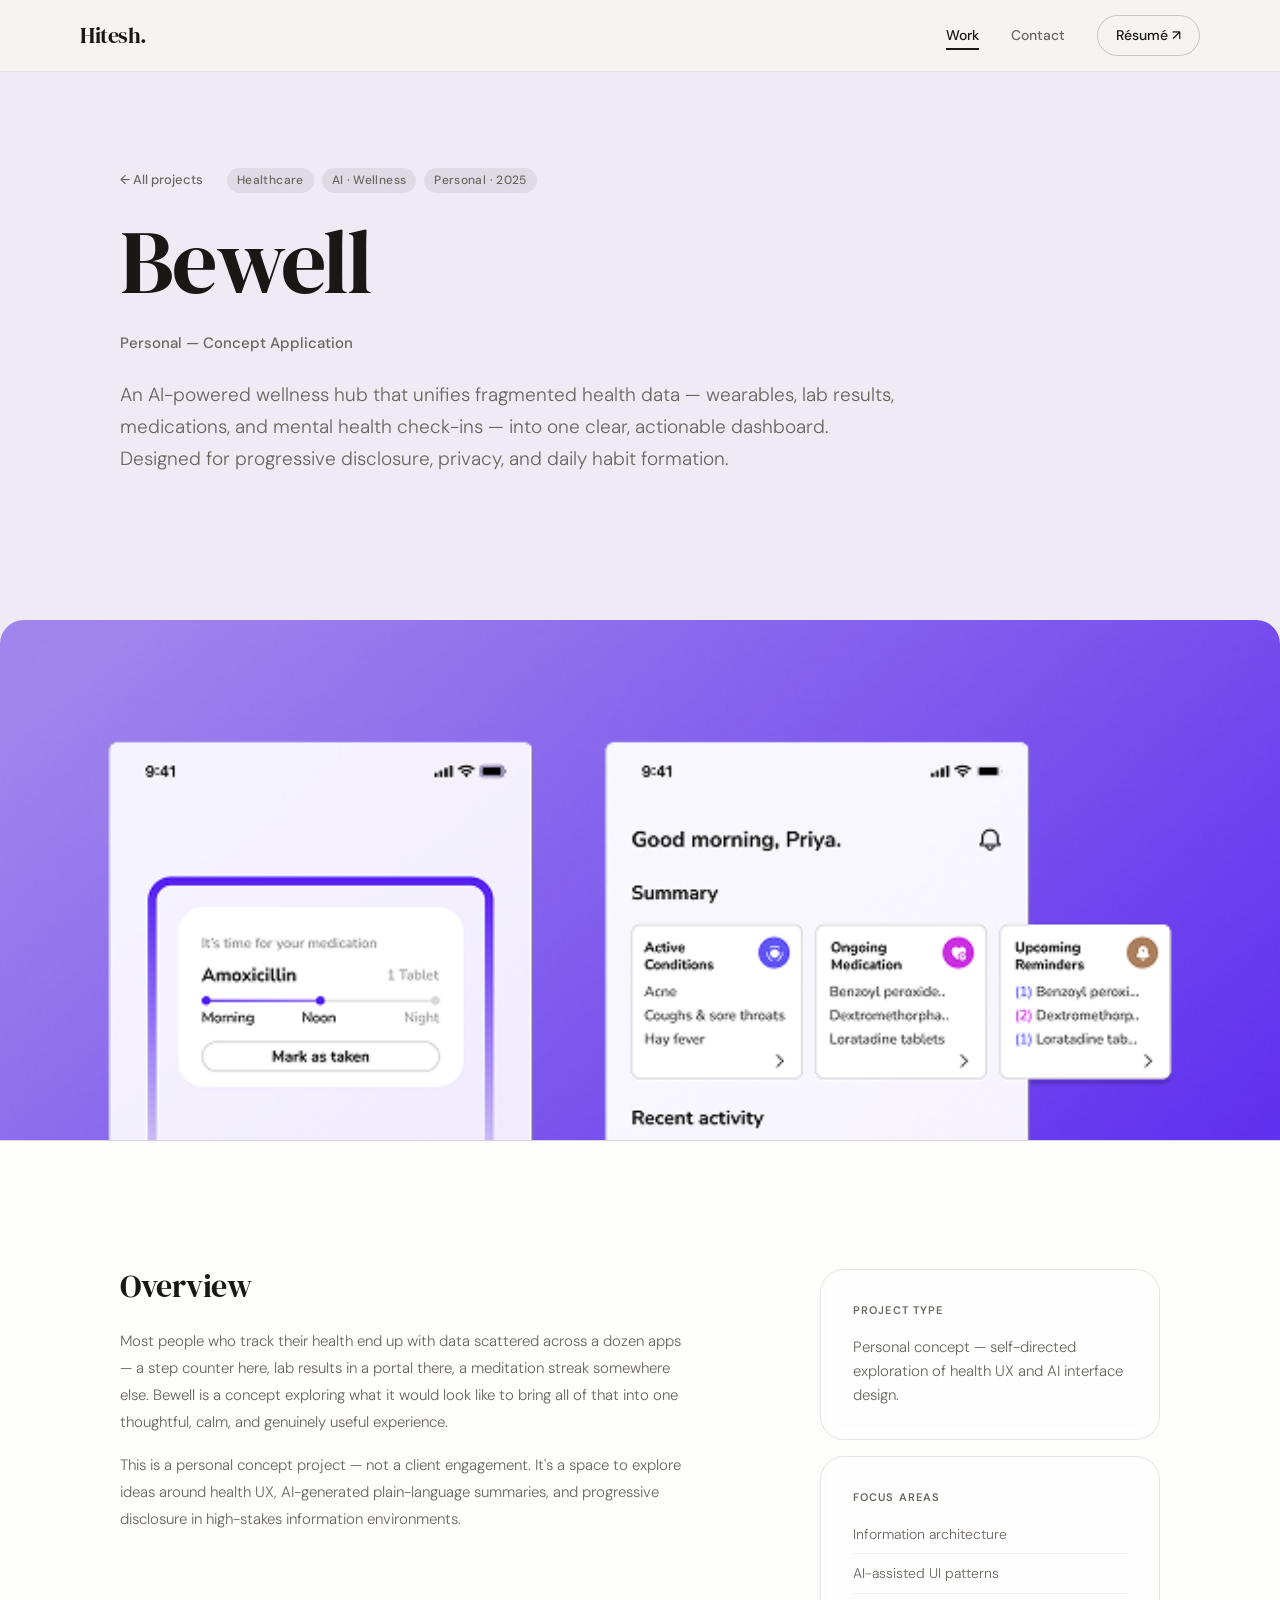
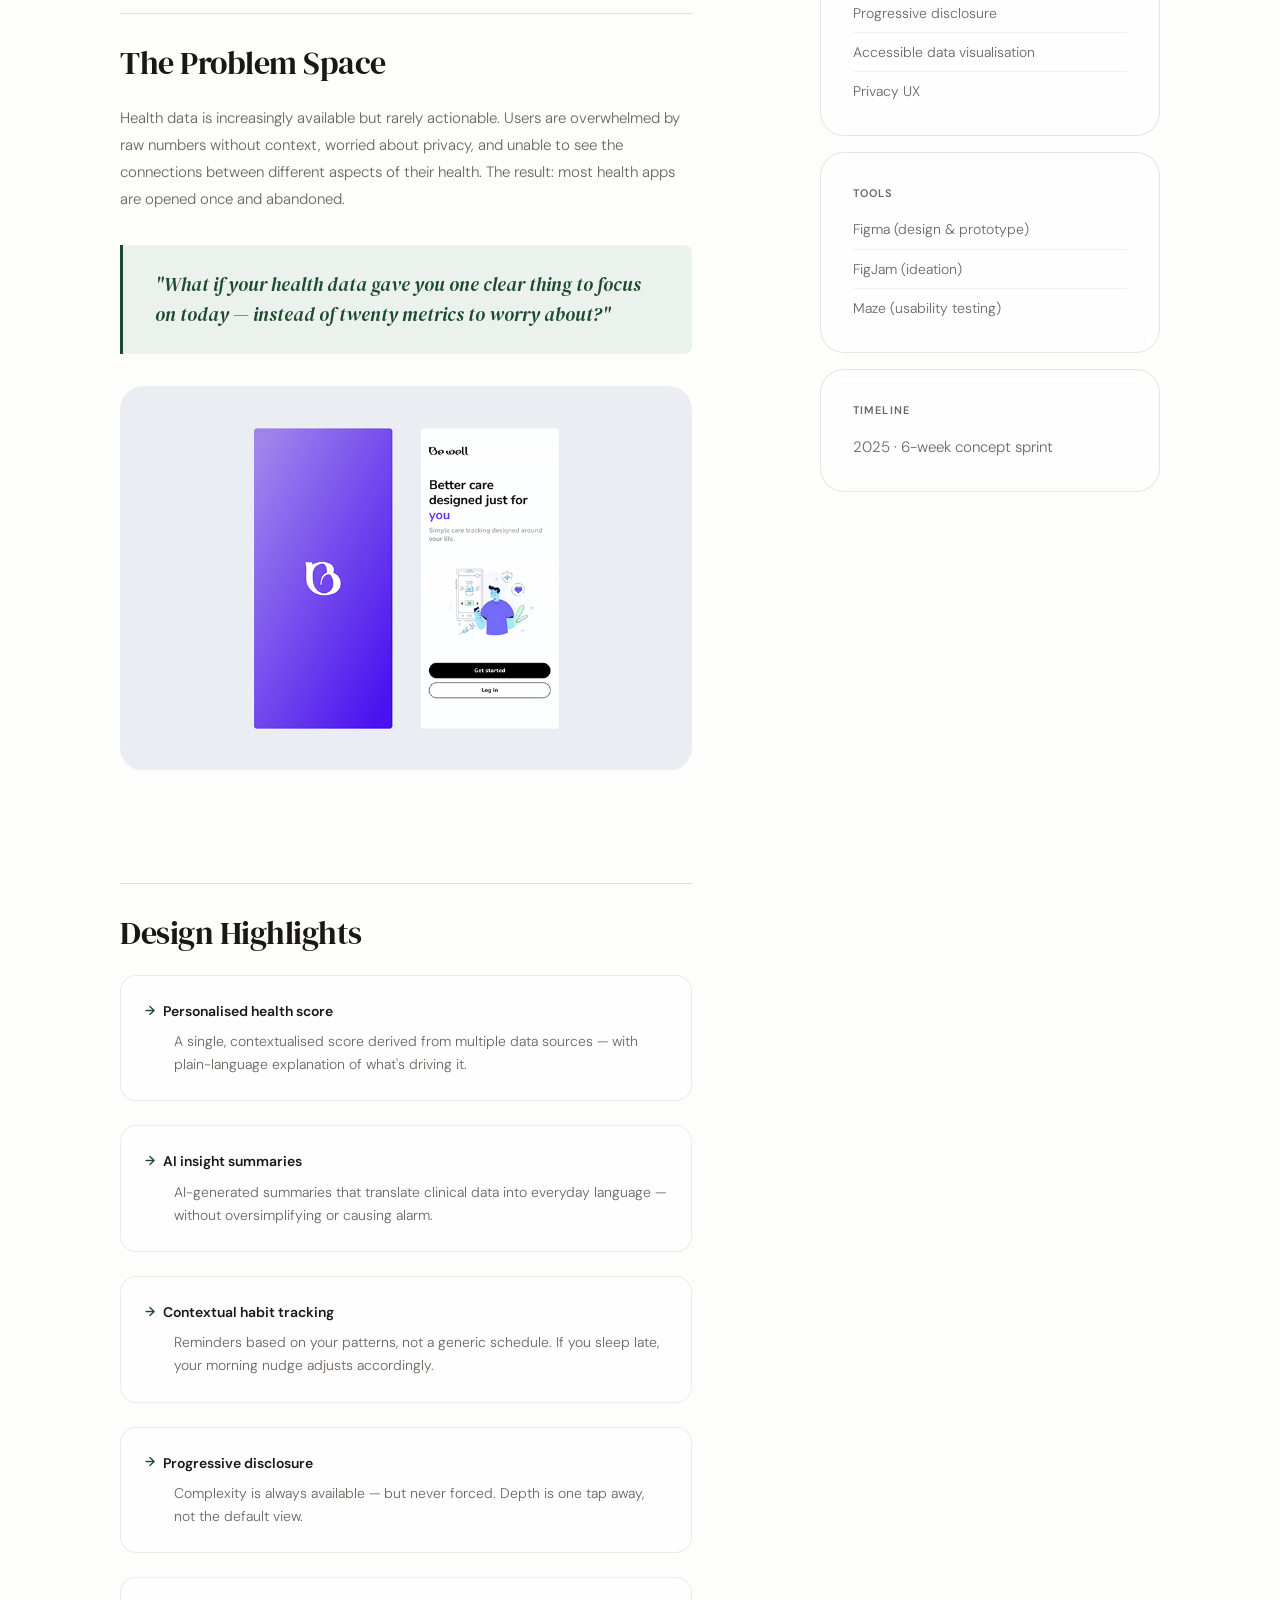
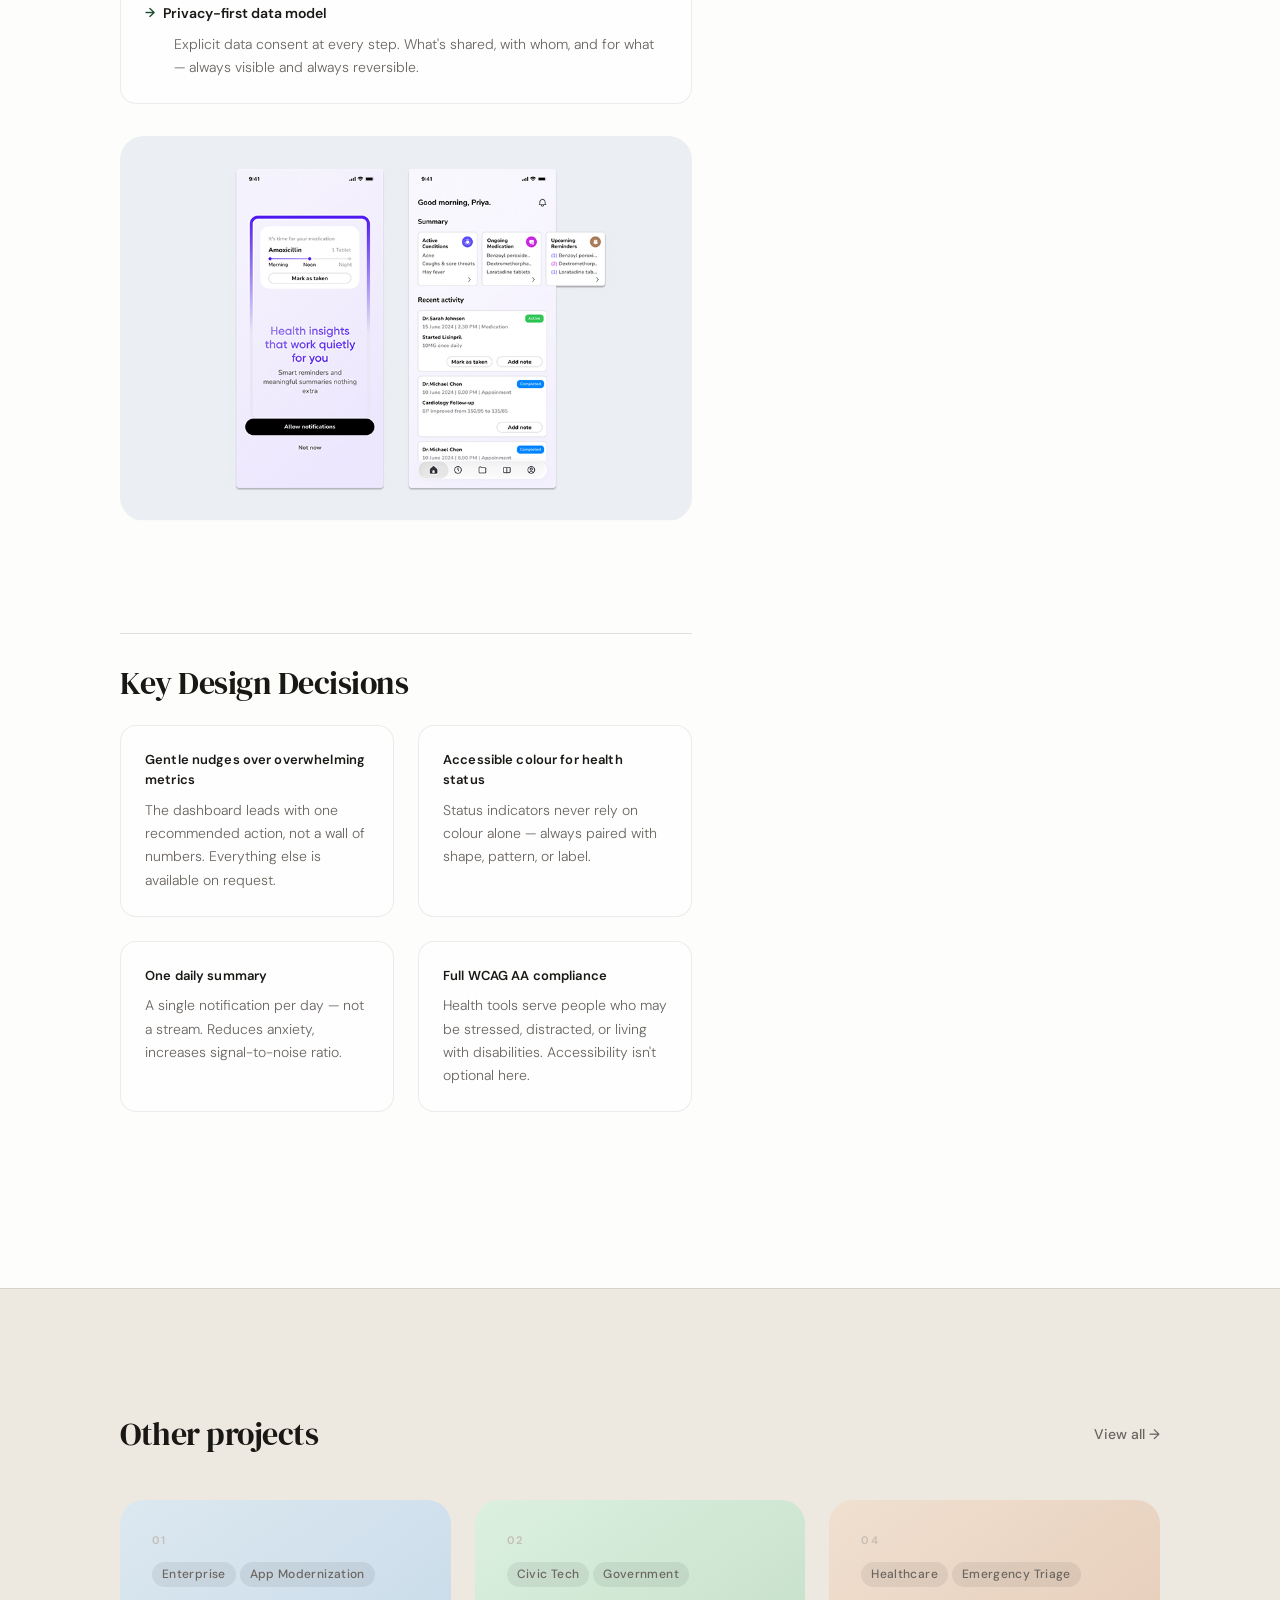
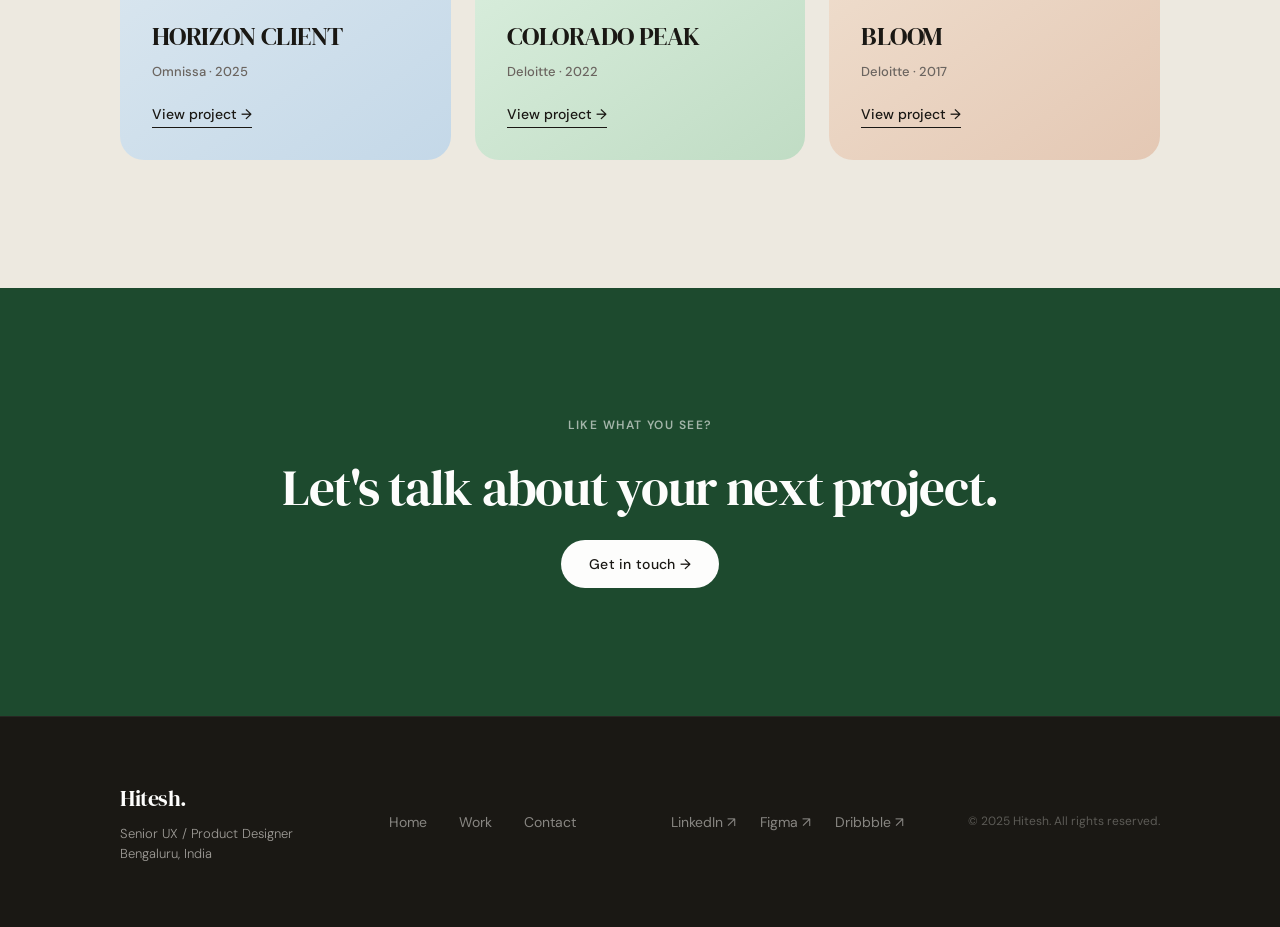
==== bewell.html @ 3883c2b1 "Add case study subpages and styles - Create bewell.html (healthcare/wellness concept) - Create bloom" ====
<!DOCTYPE html>
<html lang="en">
<head>
  <meta charset="UTF-8" />
  <meta name="viewport" content="width=device-width, initial-scale=1.0" />
  <title>Bewell — Hitesh, UX / Product Designer</title>
  <link rel="preconnect" href="https://fonts.googleapis.com" />
  <link rel="preconnect" href="https://fonts.gstatic.com" crossorigin />
  <link href="https://fonts.googleapis.com/css2?family=DM+Serif+Display:ital@0;1&family=DM+Sans:ital,opsz,wght@0,9..40,300;0,9..40,400;0,9..40,500;0,9..40,600;1,9..40,300;1,9..40,400&display=swap" rel="stylesheet" />
  <link rel="stylesheet" href="style.css" />
  <link rel="stylesheet" href="case-study.css" />
</head>
<body>

  <!-- NAV -->
  <nav class="nav">
    <a href="index.html" class="nav-logo">Hitesh.</a>
    <button class="nav-toggle" aria-label="Menu" aria-expanded="false">
      <span></span><span></span>
    </button>
    <div class="nav-links">
      <a href="projects.html" class="nav-link nav-link--active">Work</a>
      <a href="contact.html" class="nav-link">Contact</a>
      <a href="assets/resume/Hitesh%20resume%202026.pdf" target="_blank" rel="noopener" class="nav-link nav-link--resume">Résumé ↗</a>
    </div>
  </nav>

  <!-- CASE STUDY HERO -->
  <header class="cs-hero cs-hero--bewell">
    <div class="container">
      <div class="cs-hero-inner">
        <div class="cs-hero-meta">
          <a href="projects.html" class="cs-back-link">← All projects</a>
          <div class="cs-tags">
            <span class="tag">Healthcare</span>
            <span class="tag">AI · Wellness</span>
            <span class="tag">Personal · 2025</span>
          </div>
        </div>
        <h1 class="cs-hero-title">Bewell</h1>
        <p class="cs-hero-subtitle">Personal — Concept Application</p>
        <p class="cs-hero-lead">
          An AI-powered wellness hub that unifies fragmented health data — wearables, lab results,
          medications, and mental health check-ins — into one clear, actionable dashboard.
          Designed for progressive disclosure, privacy, and daily habit formation.
        </p>
      </div>
    </div>
    <div class="cs-hero-image-wrap">
      <img src="assets/images/projects/bewell.png" alt="Bewell wellness dashboard" class="cs-hero-image" />
    </div>
  </header>

  <!-- MAIN CONTENT -->
  <main class="cs-main">
    <div class="container">
      <div class="cs-layout">

        <!-- LEFT: Body content -->
        <div class="cs-body">

          <section class="cs-section reveal">
            <h2 class="cs-section-heading">Overview</h2>
            <p class="cs-text">
              Most people who track their health end up with data scattered across a dozen apps —
              a step counter here, lab results in a portal there, a meditation streak somewhere else.
              Bewell is a concept exploring what it would look like to bring all of that into
              one thoughtful, calm, and genuinely useful experience.
            </p>
            <p class="cs-text">
              This is a personal concept project — not a client engagement. It's a space to explore
              ideas around health UX, AI-generated plain-language summaries, and progressive disclosure
              in high-stakes information environments.
            </p>
          </section>

          <div class="rule"></div>

          <section class="cs-section reveal">
            <h2 class="cs-section-heading">The Problem Space</h2>
            <p class="cs-text">
              Health data is increasingly available but rarely actionable. Users are overwhelmed
              by raw numbers without context, worried about privacy, and unable to see the connections
              between different aspects of their health. The result: most health apps are opened
              once and abandoned.
            </p>
            <div class="cs-callout">
              <p class="cs-callout-text">
                "What if your health data gave you one clear thing to focus on today —
                instead of twenty metrics to worry about?"
              </p>
            </div>
            <img class="cs-image" src="assets/images/projects/bewell0.jpg" alt="Bewell dashboard overview" />
          </section>

          <div class="rule"></div>

          <section class="cs-section reveal">
            <h2 class="cs-section-heading">Design Highlights</h2>
            <ul class="cs-highlight-list">
              <li>
                <span class="cs-highlight-label">Personalised health score</span>
                <p class="cs-highlight-desc">A single, contextualised score derived from multiple data sources — with plain-language explanation of what's driving it.</p>
              </li>
              <li>
                <span class="cs-highlight-label">AI insight summaries</span>
                <p class="cs-highlight-desc">AI-generated summaries that translate clinical data into everyday language — without oversimplifying or causing alarm.</p>
              </li>
              <li>
                <span class="cs-highlight-label">Contextual habit tracking</span>
                <p class="cs-highlight-desc">Reminders based on your patterns, not a generic schedule. If you sleep late, your morning nudge adjusts accordingly.</p>
              </li>
              <li>
                <span class="cs-highlight-label">Progressive disclosure</span>
                <p class="cs-highlight-desc">Complexity is always available — but never forced. Depth is one tap away, not the default view.</p>
              </li>
              <li>
                <span class="cs-highlight-label">Privacy-first data model</span>
                <p class="cs-highlight-desc">Explicit data consent at every step. What's shared, with whom, and for what — always visible and always reversible.</p>
              </li>
            </ul>
            <img class="cs-image" src="assets/images/projects/bewell1.jpg" alt="Bewell habit tracker and insights" />
          </section>

          <div class="rule"></div>

          <section class="cs-section reveal">
            <h2 class="cs-section-heading">Key Design Decisions</h2>
            <div class="cs-role-grid">
              <div class="cs-role-item">
                <span class="cs-role-label">Gentle nudges over overwhelming metrics</span>
                <p class="cs-role-desc">The dashboard leads with one recommended action, not a wall of numbers. Everything else is available on request.</p>
              </div>
              <div class="cs-role-item">
                <span class="cs-role-label">Accessible colour for health status</span>
                <p class="cs-role-desc">Status indicators never rely on colour alone — always paired with shape, pattern, or label.</p>
              </div>
              <div class="cs-role-item">
                <span class="cs-role-label">One daily summary</span>
                <p class="cs-role-desc">A single notification per day — not a stream. Reduces anxiety, increases signal-to-noise ratio.</p>
              </div>
              <div class="cs-role-item">
                <span class="cs-role-label">Full WCAG AA compliance</span>
                <p class="cs-role-desc">Health tools serve people who may be stressed, distracted, or living with disabilities. Accessibility isn't optional here.</p>
              </div>
            </div>
          </section>

        </div>

        <!-- RIGHT: Sidebar -->
        <aside class="cs-sidebar">
          <div class="cs-sidebar-card reveal">
            <h3 class="cs-aside-heading">Project Type</h3>
            <p class="cs-sidebar-text">Personal concept — self-directed exploration of health UX and AI interface design.</p>
          </div>

          <div class="cs-sidebar-card reveal">
            <h3 class="cs-aside-heading">Focus Areas</h3>
            <ul class="cs-detail-list">
              <li>Information architecture</li>
              <li>AI-assisted UI patterns</li>
              <li>Progressive disclosure</li>
              <li>Accessible data visualisation</li>
              <li>Privacy UX</li>
            </ul>
          </div>

          <div class="cs-sidebar-card reveal">
            <h3 class="cs-aside-heading">Tools</h3>
            <ul class="cs-detail-list">
              <li>Figma (design & prototype)</li>
              <li>FigJam (ideation)</li>
              <li>Maze (usability testing)</li>
            </ul>
          </div>

          <div class="cs-sidebar-card reveal">
            <h3 class="cs-aside-heading">Timeline</h3>
            <p class="cs-sidebar-text">2025 · 6-week concept sprint</p>
          </div>
        </aside>

      </div>
    </div>
  </main>

  <!-- OTHER PROJECTS -->
  <section class="cs-other-projects">
    <div class="container">
      <div class="cs-other-header">
        <h2 class="cs-other-title">Other projects</h2>
        <a href="projects.html" class="text-link">View all →</a>
      </div>
      <div class="cs-other-grid">

        <a href="horizon.html" class="cs-other-card cs-other-card--horizon">
          <div class="cs-other-card-inner">
            <div class="cs-other-num">01</div>
            <div class="cs-other-tags">
              <span class="tag">Enterprise</span>
              <span class="tag">App Modernization</span>
            </div>
            <h3 class="cs-other-name">Horizon Client</h3>
            <p class="cs-other-client">Omnissa · 2025</p>
            <span class="cs-other-cta">View project →</span>
          </div>
        </a>

        <a href="colorado.html" class="cs-other-card cs-other-card--colorado">
          <div class="cs-other-card-inner">
            <div class="cs-other-num">02</div>
            <div class="cs-other-tags">
              <span class="tag">Civic Tech</span>
              <span class="tag">Government</span>
            </div>
            <h3 class="cs-other-name">Colorado Peak</h3>
            <p class="cs-other-client">Deloitte · 2022</p>
            <span class="cs-other-cta">View project →</span>
          </div>
        </a>

        <a href="bloom.html" class="cs-other-card cs-other-card--bloom">
          <div class="cs-other-card-inner">
            <div class="cs-other-num">04</div>
            <div class="cs-other-tags">
              <span class="tag">Healthcare</span>
              <span class="tag">Emergency Triage</span>
            </div>
            <h3 class="cs-other-name">Bloom</h3>
            <p class="cs-other-client">Deloitte · 2017</p>
            <span class="cs-other-cta">View project →</span>
          </div>
        </a>

      </div>
    </div>
  </section>

  <!-- CTA BAND -->
  <section class="cta-band">
    <div class="container">
      <div class="cta-band-inner">
        <p class="cta-band-eyebrow">Like what you see?</p>
        <h2 class="cta-band-headline">Let's talk about your next project.</h2>
        <a href="contact.html" class="btn btn--invert">Get in touch →</a>
      </div>
    </div>
  </section>

  <!-- FOOTER -->
  <footer class="footer">
    <div class="container">
      <div class="footer-inner">
        <div class="footer-brand">
          <a href="index.html" class="nav-logo">Hitesh.</a>
          <p class="footer-tagline">Senior UX / Product Designer<br/>Bengaluru, India</p>
        </div>
        <nav class="footer-nav" aria-label="Footer navigation">
          <a href="index.html">Home</a>
          <a href="projects.html">Work</a>
          <a href="contact.html">Contact</a>
        </nav>
        <div class="footer-social">
          <a href="https://www.linkedin.com/in/hitesh-harish/" target="_blank" rel="noopener">LinkedIn ↗</a>
          <a href="https://www.figma.com/@hiteshh" target="_blank" rel="noopener">Figma ↗</a>
          <a href="https://dribbble.com/hiteshdesign" target="_blank" rel="noopener">Dribbble ↗</a>
        </div>
        <p class="footer-copy">© 2025 Hitesh. All rights reserved.</p>
      </div>
    </div>
  </footer>

  <script src="main.js"></script>
  <script src="case-study.js"></script>
</body>
</html>
---- style.css ----
/* =========================================================
   HITESH PORTFOLIO — style.css
   Design system: editorial typographic, warm cream + forest green
   Breakpoints: 1440px (desktop), 960px (tablet), 480px (mobile)
   ========================================================= */

/* --- DESIGN TOKENS --- */
:root {
  /* Colour palette */
  --cream:        #FDFDFC;
  --cream-dark:   #EDE9E0;
  --ink:          #1A1814;
  --ink-muted:    #6B6560;
  --ink-faint:    #C4BEB5;
  --green:        #1D4A2E;
  --green-light:  #2A6B41;
  --green-muted:  #EBF2ED;
  --rust:         #9B3A1E;
  --rust-muted:   #F5EAE6;
  --sand:         #D6C9B4;
  --white:        #FFFFFF;

  /* Typography */
  --font-display: 'DM Serif Display', Georgia, serif;
  --font-body:    'DM Sans', system-ui, sans-serif;

  /* Spacing scale (8-pt grid) */
  --space-1:   4px;
  --space-2:   8px;
  --space-3:   12px;
  --space-4:   16px;
  --space-5:   24px;
  --space-6:   32px;
  --space-7:   48px;
  --space-8:   64px;
  --space-9:   96px;
  --space-10:  128px;
  --space-11:  160px;

  /* Layout */
  --max-w:      1440px;
  --content-w:  1200px;
  --gutter:     80px;
  --nav-h:      72px;

  /* Transitions */
  --ease:       cubic-bezier(0.25, 0.1, 0.25, 1);
  --ease-out:   cubic-bezier(0, 0, 0.2, 1);
  --dur-fast:   150ms;
  --dur-base:   250ms;
  --dur-slow:   400ms;

  /* Borders */
  --radius-sm:  4px;
  --radius-md:  8px;
  --radius-lg:  16px;
  --radius-xl:  24px;
  --radius-pill: 999px;

  /* Shadows */
  --shadow-sm:  0 1px 3px rgba(26,24,20,0.08);
  --shadow-md:  0 4px 16px rgba(26,24,20,0.10);
  --shadow-lg:  0 12px 40px rgba(26,24,20,0.12);
}

/* --- RESET & BASE --- */
*, *::before, *::after { box-sizing: border-box; margin: 0; padding: 0; }

html {
  scroll-behavior: smooth;
  -webkit-text-size-adjust: 100%;
}

body {
  background: var(--cream);
  color: var(--ink);
  font-family: var(--font-body);
  font-size: 16px;
  line-height: 1.6;
  font-weight: 400;
  overflow-x: hidden;
}

img, svg { display: block; max-width: 100%; }
a { color: inherit; text-decoration: none; }
button { cursor: pointer; font: inherit; border: none; background: none; }
ul { list-style: none; }
input, textarea, select { font: inherit; }

/* --- TYPOGRAPHY SCALE --- */
.h1, h1 {
  font-family: var(--font-display);
  font-size: clamp(2.75rem, 5.5vw, 4.5rem);
  line-height: 1.06;
  letter-spacing: -0.02em;
  font-weight: 400;
}
.h2, h2 {
  font-family: var(--font-display);
  font-size: clamp(2rem, 3.5vw, 3rem);
  line-height: 1.1;
  letter-spacing: -0.015em;
  font-weight: 400;
}
h3 {
  font-family: var(--font-body);
  font-size: 0.75rem;
  font-weight: 600;
  letter-spacing: 0.1em;
  text-transform: uppercase;
  color: var(--ink-muted);
}
em { font-family: var(--font-display); font-style: italic; }
p { max-width: 68ch; }

/* Image placeholder */
.image-placeholder {
  width: min(100%, 68ch);
  aspect-ratio: 1 / 1;
  background: #f5f5f5;
  border: 2px dashed #ccc;
  border-radius: var(--radius-md);
  margin: var(--space-4) 0;
}

.project-image {
  width: 877px;
  height: 590px;
  display: block;
  margin: var(--space-4) 0;
  border-radius: var(--radius-md);
  object-fit: cover;
}

/* --- LAYOUT --- */
.container {
  width: 100%;
  max-width: var(--content-w);
  margin-inline: auto;
  padding-inline: var(--gutter);
}

.section { padding-block: var(--space-10); }
.rule {
  width: 100%;
  height: 1px;
  background: var(--ink);
  opacity: 0.12;
  margin-block: var(--space-6);
}
.rule--proj { margin-block: var(--space-5); }

/* --- LABELS --- */
.label {
  font-size: 0.75rem;
  font-weight: 500;
  letter-spacing: 0.08em;
  text-transform: uppercase;
}
.label--muted { color: var(--ink-muted); }

/* --- DOTS --- */
.dot {
  display: inline-block;
  width: 7px;
  height: 7px;
  border-radius: 50%;
  flex-shrink: 0;
}
.dot--green {
  background: #3DAA5C;
  box-shadow: 0 0 0 3px rgba(61,170,92,0.2);
  animation: pulse 2.5s infinite;
}
@keyframes pulse {
  0%, 100% { box-shadow: 0 0 0 3px rgba(61,170,92,0.2); }
  50%       { box-shadow: 0 0 0 6px rgba(61,170,92,0.08); }
}

/* --- BUTTONS --- */
.btn {
  display: inline-flex;
  align-items: center;
  gap: var(--space-2);
  padding: 13px 28px;
  border-radius: var(--radius-pill);
  font-size: 0.875rem;
  font-weight: 500;
  letter-spacing: 0.02em;
  transition: all var(--dur-base) var(--ease-out);
  white-space: nowrap;
}
.btn--primary {
  background: var(--ink);
  color: var(--cream);
}
.btn--primary:hover {
  background: var(--green);
  transform: translateY(-1px);
  box-shadow: var(--shadow-md);
}
.btn--ghost {
  border: 1.5px solid var(--ink);
  color: var(--ink);
}
.btn--ghost:hover {
  background: var(--ink);
  color: var(--cream);
}
.btn--invert {
  background: var(--cream);
  color: var(--ink);
}
.btn--invert:hover {
  background: var(--green-muted);
  color: var(--green);
}
.btn--sm { padding: 10px 22px; font-size: 0.8125rem; }
.btn--full { width: 100%; justify-content: center; }

/* --- TEXT LINK --- */
.text-link {
  font-size: 0.875rem;
  font-weight: 500;
  color: var(--ink-muted);
  display: inline-flex;
  align-items: center;
  gap: 4px;
  transition: color var(--dur-fast) var(--ease);
}
.text-link:hover { color: var(--ink); }

/* --- TAGS --- */
.tag {
  display: inline-block;
  padding: 3px 10px;
  border-radius: var(--radius-pill);
  background: rgba(26,24,20,0.07);
  font-size: 0.75rem;
  font-weight: 500;
  color: var(--ink-muted);
  letter-spacing: 0.03em;
}

/* =========================================================
   NAV
   ========================================================= */
.nav {
  position: fixed;
  top: 0;
  left: 0;
  right: 0;
  z-index: 100;
  height: var(--nav-h);
  display: flex;
  align-items: center;
  justify-content: space-between;
  padding-inline: var(--gutter);
  background: rgba(246, 244, 239, 0.88);
  backdrop-filter: blur(12px);
  -webkit-backdrop-filter: blur(12px);
  border-bottom: 1px solid rgba(26,24,20,0.08);
  transition: background var(--dur-base) var(--ease);
}
.nav.scrolled {
  background: rgba(246, 244, 239, 0.96);
  box-shadow: var(--shadow-sm);
}

.nav-logo {
  font-family: var(--font-display);
  font-size: 1.375rem;
  color: var(--ink);
  letter-spacing: -0.02em;
  transition: color var(--dur-fast) var(--ease);
}
.nav-logo:hover { color: var(--green); }

.nav-links {
  display: flex;
  align-items: center;
  gap: var(--space-6);
}

.nav-link {
  font-size: 0.875rem;
  font-weight: 500;
  color: var(--ink-muted);
  transition: color var(--dur-fast) var(--ease);
  position: relative;
}
.nav-link::after {
  content: '';
  position: absolute;
  bottom: -3px;
  left: 0;
  width: 0;
  height: 1.5px;
  background: var(--ink);
  transition: width var(--dur-base) var(--ease-out);
}
.nav-link:hover { color: var(--ink); }
.nav-link:hover::after { width: 100%; }
.nav-link--active { color: var(--ink); }
.nav-link--active::after { width: 100%; }

.nav-link--resume {
  padding: 8px 18px;
  border-radius: var(--radius-pill);
  border: 1.5px solid rgba(26,24,20,0.2);
  color: var(--ink);
  transition: all var(--dur-base) var(--ease-out);
}
.nav-link--resume:hover {
  background: var(--ink);
  color: var(--cream);
  border-color: var(--ink);
}
.nav-link--resume::after { display: none; }

/* Hamburger */
.nav-toggle {
  display: none;
  flex-direction: column;
  gap: 5px;
  width: 32px;
  padding: 4px;
}
.nav-toggle span {
  display: block;
  height: 1.5px;
  background: var(--ink);
  border-radius: 2px;
  transition: all var(--dur-base) var(--ease);
  transform-origin: center;
}
.nav-toggle[aria-expanded="true"] span:nth-child(1) {
  transform: translateY(6.5px) rotate(45deg);
}
.nav-toggle[aria-expanded="true"] span:nth-child(2) {
  transform: translateY(-6.5px) rotate(-45deg);
}

/* =========================================================
   HERO
   ========================================================= */
.hero {
  padding-top: calc(var(--nav-h) + var(--space-9));
  padding-bottom: var(--space-10);
}
.hero-inner { padding-inline: var(--gutter); max-width: var(--content-w); margin-inline: auto; }
.profile-card {
  display: flex;
  align-items: center;
  gap: 16px;
  margin-bottom: 24px;
}

.profile-image {
  width: 124px;
  height: 124px;
  border-radius: 12px;
  overflow: hidden;
  background: #f2f2f2;
  flex-shrink: 0;
}

.profile-image img {
  width: 100%;
  height: 100%;
  object-fit: cover;
}

.profile-text h3 {
  margin: 0;
  font-size: 1.125rem;
  font-weight: 600;
}

.profile-text p {
  margin: 4px 0 0;
  font-size: 0.95rem;
  color: #666;
}
.hero-top {
  display: flex;
  align-items: center;
  justify-content: space-between;
  margin-bottom: var(--space-5);
}
.hero-availability {
  display: flex;
  align-items: center;
  gap: var(--space-2);
}

.hero-headline {
  font-family: var(--font-display);
  font-size: clamp(3.5rem, 7.5vw, 7rem);
  line-height: 1.0;
  letter-spacing: -0.03em;
  font-weight: 400;
  margin-block: var(--space-5);
}

.hero-bottom {
  display: grid;
  grid-template-columns: 1fr auto auto;
  gap: var(--space-8);
  align-items: start;
  padding-top: var(--space-5);
}

.hero-bio {
  font-size: 1.0625rem;
  font-weight: 300;
  line-height: 1.7;
  color: var(--ink-muted);
  max-width: 44ch;
}

.hero-stats {
  display: flex;
  gap: var(--space-7);
  align-items: start;
}
.stat { display: flex; flex-direction: column; gap: 4px; }
.stat-num {
  font-family: var(--font-display);
  font-size: 2.5rem;
  line-height: 1;
  letter-spacing: -0.03em;
  color: var(--ink);
}
.stat-num sup { font-size: 1.25rem; vertical-align: super; }
.stat-label {
  font-size: 0.75rem;
  color: var(--ink-muted);
  line-height: 1.4;
  max-width: 14ch;
}

.hero-ctas {
  display: flex;
  flex-direction: column;
  gap: var(--space-3);
  align-items: flex-end;
}

/* =========================================================
   MARQUEE
   ========================================================= */
.marquee-wrapper {
  overflow: hidden;
  background: var(--ink);
  color: var(--cream);
  padding-block: var(--space-4);
  border-block: 1px solid rgba(255,255,255,0.06);
}
.marquee-track {
  display: flex;
  gap: var(--space-5);
  align-items: center;
  white-space: nowrap;
  animation: marquee 28s linear infinite;
  width: max-content;
}
.marquee-track span {
  font-size: 0.8125rem;
  font-weight: 500;
  letter-spacing: 0.05em;
  text-transform: uppercase;
  opacity: 0.7;
}
.marquee-track .sep { opacity: 0.3; }

@keyframes marquee {
  from { transform: translateX(0); }
  to   { transform: translateX(-50%); }
}
.marquee-wrapper:hover .marquee-track { animation-play-state: paused; }

/* =========================================================
   WORK SECTION (homepage)
   ========================================================= */
.work-section { padding-top: var(--space-10); }

.section-header {
  display: flex;
  align-items: center;
  justify-content: space-between;
  padding-bottom: var(--space-6);
  border-bottom: 1px solid rgba(26,24,20,0.12);
  margin-bottom: 0;
}
.section-label-group {
  display: flex;
  align-items: center;
  gap: var(--space-4);
}
.section-num {
  font-size: 0.6875rem;
  font-weight: 600;
  letter-spacing: 0.12em;
  color: var(--ink-faint);
}

/* Project rows */
.project-row {
  border-bottom: 1px solid rgba(26,24,20,0.10);
  padding-block: var(--space-9);
  position: relative;
  overflow: hidden;
  transition: background var(--dur-base) var(--ease);
}
.project-row:hover { background: var(--cream-dark); }

.project-row-inner {
  display: grid;
  grid-template-columns: 120px 1fr auto;
  gap: var(--space-8);
  align-items: start;
}
.project-row-inner--reverse {
  grid-template-columns: 120px auto 1fr;
}
.project-row-inner--reverse .project-content { order: 3; }
.project-row-inner--reverse .project-visual { order: 2; }

.project-meta { display: flex; flex-direction: column; gap: var(--space-4); }
.project-num {
  font-size: 0.6875rem;
  font-weight: 600;
  letter-spacing: 0.12em;
  color: var(--ink-faint);
}
.project-tags { display: flex; flex-wrap: wrap; gap: var(--space-2); }

.project-content { max-width: 540px; }
.project-title {
  font-family: var(--font-display);
  font-size: clamp(2rem, 3vw, 2.75rem);
  line-height: 1.08;
  letter-spacing: -0.02em;
  margin-bottom: var(--space-2);
}
.project-client {
  font-size: 0.8125rem;
  color: var(--ink-muted);
  margin-bottom: var(--space-4);
  font-weight: 500;
}
.project-desc {
  font-size: 0.9375rem;
  line-height: 1.7;
  color: var(--ink-muted);
  font-weight: 300;
  margin-bottom: var(--space-5);
  max-width: 52ch;
}

.project-impact {
  display: flex;
  gap: var(--space-6);
  margin-bottom: var(--space-6);
  padding: var(--space-5);
  background: rgba(26,24,20,0.04);
  border-radius: var(--radius-lg);
}
.impact-item {
  display: flex;
  flex-direction: column;
  gap: 2px;
}
.impact-item strong {
  font-family: var(--font-display);
  font-size: 1.5rem;
  line-height: 1;
  color: var(--green);
  letter-spacing: -0.02em;
}
.impact-item span {
  font-size: 0.75rem;
  color: var(--ink-muted);
  line-height: 1.4;
  max-width: 16ch;
}

.project-role-list {
  display: flex;
  flex-wrap: wrap;
  gap: var(--space-2);
  margin-bottom: var(--space-6);
}
.role-item {
  font-size: 0.8125rem;
  color: var(--ink-muted);
  padding: 4px 12px;
  border: 1px solid rgba(26,24,20,0.16);
  border-radius: var(--radius-pill);
}

.project-link {
  display: inline-flex;
  align-items: center;
  gap: 6px;
  font-size: 0.875rem;
  font-weight: 500;
  color: var(--ink);
  border-bottom: 1.5px solid var(--ink);
  padding-bottom: 2px;
  transition: all var(--dur-base) var(--ease-out);
}
.project-link span { transition: transform var(--dur-base) var(--ease-out); }
.project-link:hover { color: var(--green); border-color: var(--green); }
.project-link:hover span { transform: translate(3px, -2px); }

/* Visual placeholder panels */
.project-visual {
  width: 384px;
  height: 360px;
  border-radius: var(--radius-xl);
  flex-shrink: 0;
  position: relative;
  overflow: hidden;
}

/* Project images */

.project-visual--horizon {
  background-image: url("assets/images/projects/horizon.png");
  background-size: cover;
  background-position: center;
}

.project-visual--colorado {
  background-image: url("assets/images/projects/colorado.png");
  background-size: cover;
  background-position: center;
}

/* Project card images */
.project-card--bewell {
  background-image: url("assets/images/projects/bewell.png");
  background-size: cover;
  background-position: center;
}

.project-card--bloom {
  background-image: url("assets/images/projects/bloom.png");
  background-size: cover;
  background-position: center;
}

.visual-card {
  position: absolute;
  inset: 20px;
  background: white;
  border-radius: var(--radius-lg);
  box-shadow: var(--shadow-lg);
  padding: 20px;
  display: flex;
  flex-direction: column;
  gap: 14px;
}
.visual-screen {
  background: #F0F4F8;
  border-radius: var(--radius-md);
  padding: 12px;
  display: flex;
  flex-direction: column;
  gap: 8px;
  flex: 1;
}
.visual-screen--offset {
  position: absolute;
  right: -16px;
  bottom: -16px;
  width: 60%;
  background: white;
  box-shadow: var(--shadow-md);
  border-radius: var(--radius-md);
  padding: 12px;
  display: flex;
  flex-direction: column;
  gap: 6px;
}

.screen-bar { height: 8px; background: var(--sand); border-radius: 4px; width: 40%; }
.screen-line { height: 6px; background: rgba(26,24,20,0.10); border-radius: 3px; }
.screen-line--short { width: 55%; }
.screen-line--mid { width: 75%; }
.screen-block { height: 32px; background: rgba(26,24,20,0.06); border-radius: var(--radius-sm); }
.screen-block--wide { width: 85%; }

/* Map visual */
.visual-map {
  position: absolute;
  inset: 0;
  padding: 20px;
  display: flex;
  flex-direction: column;
  justify-content: center;
  align-items: center;
  gap: 10px;
}
.map-pin {
  width: 12px;
  height: 12px;
  background: var(--ink);
  border-radius: 50% 50% 50% 0;
  transform: rotate(-45deg);
  position: absolute;
}
.map-pin--1 { top: 40%; left: 30%; }
.map-pin--2 { top: 25%; left: 60%; background: var(--green); }
.map-pin--3 { top: 60%; left: 50%; }
.map-line {
  position: absolute;
  top: 30%;
  left: 28%;
  width: 35%;
  height: 1.5px;
  background: rgba(26,24,20,0.2);
  transform: rotate(5deg);
}
.map-card {
  position: absolute;
  bottom: 20px;
  right: 20px;
  background: white;
  border-radius: var(--radius-md);
  padding: 12px;
  width: 48%;
  box-shadow: var(--shadow-md);
  display: flex;
  flex-direction: column;
  gap: 6px;
}
.map-card-line { height: 6px; background: rgba(26,24,20,0.12); border-radius: 3px; }
.map-card-line--short { width: 60%; }

/* Project grid (cards) */
.project-grid {
  display: grid;
  grid-template-columns: 1fr 1fr;
  gap: var(--space-5);
  margin-top: var(--space-5);
}
.project-card {
  border-radius: var(--radius-xl);
  overflow: hidden;
  transition: transform var(--dur-base) var(--ease-out), box-shadow var(--dur-base) var(--ease-out);
}
.project-card:hover {
  transform: translateY(-4px);
  box-shadow: var(--shadow-lg);
}
.project-card--bewell {
  background: linear-gradient(145deg, #E8E0F0 0%, #D4C8E8 100%);
}
.project-card--bloom {
  background: linear-gradient(145deg, #F0E0D0 0%, #E4C8B4 100%);
}
.project-card-inner {
  padding: var(--space-7) var(--space-6);
  display: flex;
  flex-direction: column;
  gap: var(--space-3);
  min-height: 340px;
}
.project-card-meta {
  display: flex;
  justify-content: space-between;
  align-items: flex-start;
  margin-bottom: var(--space-2);
}
.project-card-title {
  font-family: var(--font-display);
  font-size: 2rem;
  line-height: 1.08;
  letter-spacing: -0.02em;
  font-weight: 400;
}
.project-card-client {
  font-size: 0.8125rem;
  color: var(--ink-muted);
  font-weight: 500;
}
.project-card-desc {
  font-size: 0.9rem;
  line-height: 1.65;
  color: var(--ink-muted);
  font-weight: 300;
  max-width: 44ch;
  margin-bottom: auto;
}

/* =========================================================
   ABOUT SECTION
   ========================================================= */
.about-section { background: var(--ink); color: var(--cream); }
.about-section .rule { background: var(--cream); opacity: 0.12; }

.about-inner {
  display: grid;
  grid-template-columns: 1fr 1fr;
  gap: var(--space-10);
  align-items: start;
}

.about-left { display: flex; flex-direction: column; gap: var(--space-5); }
.about-left .section-num { color: rgba(246,244,239,0.35); }
.about-left .section-label { color: rgba(246,244,239,0.5); }
.about-headline {
  font-family: var(--font-display);
  font-size: clamp(1.75rem, 3vw, 2.5rem);
  line-height: 1.15;
  letter-spacing: -0.02em;
  color: var(--cream);
  font-weight: 400;
}

.about-right { display: flex; flex-direction: column; gap: var(--space-5); }
.about-body {
  font-size: 0.9375rem;
  line-height: 1.75;
  color: rgba(246,244,239,0.65);
  font-weight: 300;
  max-width: 52ch;
}

.skills-grid {
  display: grid;
  grid-template-columns: 1fr 1fr;
  gap: var(--space-3);
  margin-block: var(--space-3);
}
.skill-item {
  display: flex;
  align-items: center;
  gap: var(--space-3);
  padding: var(--space-4);
  border: 1px solid rgba(246,244,239,0.12);
  border-radius: var(--radius-md);
  transition: border-color var(--dur-base) var(--ease);
}
.skill-item:hover { border-color: rgba(246,244,239,0.3); }
.skill-num { font-size: 0.625rem; font-weight: 600; letter-spacing: 0.1em; color: rgba(246,244,239,0.3); }
.skill-name { font-size: 0.875rem; font-weight: 400; color: rgba(246,244,239,0.8); }

/* =========================================================
   CTA BAND
   ========================================================= */
.cta-band {
  background: var(--green);
  color: var(--cream);
  padding-block: var(--space-10);
}
.cta-band-inner {
  display: flex;
  flex-direction: column;
  align-items: center;
  text-align: center;
  gap: var(--space-5);
}
.cta-band-eyebrow {
  font-size: 0.75rem;
  font-weight: 600;
  letter-spacing: 0.12em;
  text-transform: uppercase;
  opacity: 0.6;
  max-width: 100%;
}
.cta-band-headline {
  font-family: var(--font-display);
  font-size: clamp(2rem, 4vw, 3.25rem);
  letter-spacing: -0.025em;
  line-height: 1.1;
  color: var(--cream);
  max-width: 100%;
}

/* =========================================================
   PAGE HEADER (projects & contact)
   ========================================================= */
.page-header {
  padding-top: calc(var(--nav-h) + var(--space-9));
  padding-bottom: var(--space-9);
  border-bottom: 1px solid rgba(26,24,20,0.10);
}
.page-header-inner {
  display: flex;
  flex-direction: column;
  gap: var(--space-5);
}
.page-header-meta {
  display: flex;
  align-items: center;
  gap: var(--space-5);
}
.page-headline {
  font-family: var(--font-display);
  font-size: clamp(3rem, 6vw, 5.5rem);
  line-height: 1.05;
  letter-spacing: -0.025em;
  font-weight: 400;
  max-width: 100%;
}
.page-subheadline {
  font-size: 1.0625rem;
  line-height: 1.7;
  color: var(--ink-muted);
  font-weight: 300;
  max-width: 58ch;
}

/* =========================================================
   PROJECTS PAGE SECTIONS
   ========================================================= */
.proj-section {
  padding-block: var(--space-10);
  border-bottom: 1px solid rgba(26,24,20,0.10);
}
.proj-section--01 { background: var(--cream); }
.proj-section--02 { background: #F6F4EF; }
.proj-section--03 { background: var(--green-muted); }
.proj-section--04 { background: #F5EDE8; }

.proj-header {
  display: flex;
  align-items: center;
  gap: var(--space-5);
  margin-bottom: var(--space-7);
}
.proj-index {
  font-size: 0.6875rem;
  font-weight: 600;
  letter-spacing: 0.12em;
  color: var(--ink-faint);
  flex-shrink: 0;
}

.proj-body {
  display: grid;
  grid-template-columns: 70% 30%;
  gap: var(--space-10);
  align-items: start;
}

.proj-title {
  font-family: var(--font-display);
  font-size: clamp(2.25rem, 4vw, 3.5rem);
  line-height: 1.05;
  letter-spacing: -0.025em;
  font-weight: 400;
  margin-bottom: var(--space-2);
}
.proj-client {
  font-size: 0.875rem;
  font-weight: 500;
  color: var(--ink-muted);
}
.proj-lead {
  font-size: 1.0625rem;
  line-height: 1.7;
  color: var(--ink-muted);
  font-weight: 300;
  margin-bottom: var(--space-7);
  max-width: 62ch;
}
.proj-section-block { margin-bottom: var(--space-6); }
.proj-sub-heading {
  margin-bottom: var(--space-3);
}
.proj-text {
  font-size: 0.9375rem;
  line-height: 1.75;
  color: var(--ink-muted);
  font-weight: 300;
  max-width: 62ch;
}

.proj-aside { display: flex; flex-direction: column; gap: var(--space-5); }

.proj-impact-card, .proj-role-card, .proj-tools-card {
  padding: var(--space-6);
  border: 1px solid rgba(26,24,20,0.10);
  border-radius: var(--radius-xl);
  background: rgba(255,255,255,0.6);
  backdrop-filter: blur(8px);
}
.proj-aside-heading {
  margin-bottom: var(--space-4);
}

.impact-list { display: flex; flex-direction: column; gap: var(--space-5); }
.impact-row { display: flex; flex-direction: column; gap: 2px; }
.impact-num {
  font-family: var(--font-display);
  font-size: 1.75rem;
  line-height: 1;
  letter-spacing: -0.02em;
  color: var(--green);
}
.impact-desc {
  font-size: 0.8125rem;
  line-height: 1.5;
  color: var(--ink-muted);
  font-weight: 300;
}

.role-list { display: flex; flex-direction: column; gap: var(--space-3); }
.role-list li {
  font-size: 0.875rem;
  color: var(--ink-muted);
  padding-bottom: var(--space-3);
  border-bottom: 1px solid rgba(26,24,20,0.08);
  font-weight: 300;
}
.role-list li:last-child { border-bottom: none; padding-bottom: 0; }

.proj-nda-note {
  font-size: 0.8125rem;
  color: var(--ink-faint);
  line-height: 1.5;
  max-width: 100%;
}

.highlight-list {
  list-style: none;
  display: flex;
  flex-direction: column;
  gap: var(--space-3);
}
.highlight-list li {
  font-size: 0.9375rem;
  line-height: 1.6;
  color: var(--ink-muted);
  padding-left: var(--space-5);
  position: relative;
  font-weight: 300;
}
.highlight-list li::before {
  content: '→';
  position: absolute;
  left: 0;
  color: var(--green);
  font-size: 0.875rem;
}

/* =========================================================
   CASE STUDY IMAGE FIX (projects.html)
   ========================================================= */

/* Base image styling */
.project-image {
  width: 100%;
  max-width: 100%;
  height: auto;
  display: block;

  /* Visual polish */
  margin-block: var(--space-6);
  border-radius: var(--radius-xl);

  /* Prevent oversized rendering */
  object-fit: contain;
}

/* Optional visual containment for large screens */
.proj-info .project-image {
  max-width: 960px;
}

/* Center images inside content column */
.proj-info {
  display: flex;
  flex-direction: column;
}

/* =========================================================
   CONTACT PAGE
   ========================================================= */
.contact-section { padding-top: var(--space-9); }

.contact-inner {
  display: grid;
  grid-template-columns: 1fr 1fr;
  gap: var(--space-10);
  align-items: start;
}

.contact-info { display: flex; flex-direction: column; gap: var(--space-6); }

.contact-detail-block { display: flex; flex-direction: column; gap: var(--space-1); }
.contact-detail-label {
  font-size: 0.6875rem;
  font-weight: 600;
  letter-spacing: 0.10em;
  text-transform: uppercase;
  color: var(--ink-muted);
}
.contact-detail-value {
  font-size: 1.0625rem;
  font-weight: 400;
  color: var(--ink);
}
.contact-link {
  transition: color var(--dur-fast) var(--ease);
  text-decoration: underline;
  text-underline-offset: 3px;
  text-decoration-color: transparent;
}
.contact-link:hover {
  color: var(--green);
  text-decoration-color: var(--green);
}

.availability-heading {
  margin-bottom: var(--space-4);
}
.availability-list { display: flex; flex-direction: column; gap: var(--space-3); }
.availability-list li {
  display: flex;
  align-items: center;
  gap: var(--space-3);
  font-size: 0.9375rem;
  color: var(--ink-muted);
}
.availability-list li svg { color: var(--green); flex-shrink: 0; }

.availability-badge {
  display: flex;
  align-items: center;
  gap: var(--space-2);
}

.contact-elsewhere { display: flex; flex-direction: column; gap: var(--space-4); }
.elsewhere-links { display: flex; flex-wrap: wrap; gap: var(--space-3); }
.elsewhere-link {
  font-size: 0.875rem;
  font-weight: 500;
  color: var(--ink-muted);
  padding: 8px 16px;
  border: 1px solid rgba(26,24,20,0.14);
  border-radius: var(--radius-pill);
  transition: all var(--dur-base) var(--ease-out);
}
.elsewhere-link:hover {
  background: var(--ink);
  color: var(--cream);
  border-color: var(--ink);
}

/* Contact form */
.contact-form-wrapper {
  padding: var(--space-7);
  background: var(--ink);
  border-radius: var(--radius-xl);
}

.contact-form { display: flex; flex-direction: column; gap: var(--space-5); }

.form-group { display: flex; flex-direction: column; gap: var(--space-2); }

.form-label {
  font-size: 0.75rem;
  font-weight: 600;
  letter-spacing: 0.08em;
  text-transform: uppercase;
  color: rgba(246,244,239,0.5);
}

.form-input {
  background: rgba(246,244,239,0.07);
  border: 1.5px solid rgba(246,244,239,0.12);
  border-radius: var(--radius-md);
  padding: 13px 16px;
  color: var(--cream);
  font-size: 0.9375rem;
  font-weight: 300;
  transition: border-color var(--dur-fast) var(--ease), background var(--dur-fast) var(--ease);
  width: 100%;
}
.form-input::placeholder { color: rgba(246,244,239,0.25); }
.form-input:hover { border-color: rgba(246,244,239,0.25); }
.form-input:focus {
  outline: none;
  border-color: rgba(246,244,239,0.5);
  background: rgba(246,244,239,0.10);
}
.form-input.error { border-color: #E05C3A; }

.form-textarea { resize: vertical; min-height: 140px; line-height: 1.6; }

.form-error {
  font-size: 0.75rem;
  color: #E05C3A;
  min-height: 1rem;
}

.form-footer {
  display: flex;
  flex-direction: column;
  gap: var(--space-3);
}
.form-note {
  font-size: 0.75rem;
  color: rgba(246,244,239,0.35);
  text-align: center;
  max-width: 100%;
}

.form-success {
  display: flex;
  align-items: center;
  gap: var(--space-3);
  padding: var(--space-5);
  background: rgba(61,170,92,0.12);
  border: 1px solid rgba(61,170,92,0.3);
  border-radius: var(--radius-md);
  color: #3DAA5C;
  font-size: 0.9375rem;
}
.form-success p { max-width: 100%; }

/* =========================================================
   FOOTER
   ========================================================= */
.footer {
  background: var(--ink);
  color: rgba(246,244,239,0.6);
  padding-block: var(--space-8);
  border-top: 1px solid rgba(255,255,255,0.06);
}
.footer-inner {
  display: grid;
  grid-template-columns: auto 1fr auto auto;
  gap: var(--space-8);
  align-items: center;
}
.footer .nav-logo { color: var(--cream); }
.footer .nav-logo:hover { color: rgba(246,244,239,0.6); }
.footer-brand { display: flex; flex-direction: column; gap: var(--space-2); }
.footer-tagline {
  font-size: 0.8125rem;
  line-height: 1.5;
  font-weight: 300;
  max-width: 100%;
}

.footer-nav {
  display: flex;
  gap: var(--space-6);
  justify-content: center;
}
.footer-nav a {
  font-size: 0.875rem;
  color: rgba(246,244,239,0.5);
  transition: color var(--dur-fast) var(--ease);
}
.footer-nav a:hover { color: var(--cream); }

.footer-social {
  display: flex;
  gap: var(--space-5);
}
.footer-social a {
  font-size: 0.875rem;
  color: rgba(246,244,239,0.5);
  transition: color var(--dur-fast) var(--ease);
}
.footer-social a:hover { color: var(--cream); }

.footer-copy {
  font-size: 0.75rem;
  color: rgba(246,244,239,0.3);
  max-width: 100%;
}

/* =========================================================
   ANIMATIONS (scroll-reveal)
   ========================================================= */
.reveal {
  opacity: 0;
  transform: translateY(24px);
  transition: opacity var(--dur-slow) var(--ease-out), transform var(--dur-slow) var(--ease-out);
}
.reveal.visible {
  opacity: 1;
  transform: translateY(0);
}

/* =========================================================
   TABLET — 960px
   ========================================================= */
@media (max-width: 960px) {
  :root {
    --gutter: 40px;
    --nav-h: 64px;
  }

  /* Nav */
  .nav-toggle { display: flex; }
  .nav-links {
    position: fixed;
    top: var(--nav-h);
    left: 0;
    right: 0;
    background: rgba(246,244,239,0.97);
    backdrop-filter: blur(16px);
    flex-direction: column;
    align-items: flex-start;
    gap: 0;
    padding: var(--space-5) var(--gutter) var(--space-7);
    border-bottom: 1px solid rgba(26,24,20,0.08);
    transform: translateY(-100%);
    opacity: 0;
    pointer-events: none;
    transition: transform var(--dur-base) var(--ease-out), opacity var(--dur-base) var(--ease-out);
  }
  .nav-links.open {
    transform: translateY(0);
    opacity: 1;
    pointer-events: auto;
  }
  .nav-link, .nav-link--resume {
    width: 100%;
    padding: var(--space-4) 0;
    border-bottom: 1px solid rgba(26,24,20,0.06);
    border-radius: 0;
    border-left: none;
    border-right: none;
    border-top: none;
    font-size: 1.0625rem;
  }
  .nav-link--resume {
    border: none;
    margin-top: var(--space-4);
  }

  /* Hero */
  .hero-bottom {
    grid-template-columns: 1fr;
    gap: var(--space-6);
  }
  .hero-ctas { flex-direction: row; align-items: flex-start; }

  /* Work rows */
  .project-row-inner,
  .project-row-inner--reverse {
    grid-template-columns: 1fr;
    gap: var(--space-6);
  }
  .project-row-inner--reverse .project-content { order: unset; }
  .project-row-inner--reverse .project-visual { order: unset; }
  .project-visual { width: 100%; height: 240px; }

  /* Grid */
  .project-grid { grid-template-columns: 1fr; }

  /* About */
  .about-inner { grid-template-columns: 1fr; gap: var(--space-8); }

  /* Projects page */
  .proj-body { grid-template-columns: 1fr; }

  /* Contact */
  .contact-inner { grid-template-columns: 1fr; }

  /* Footer */
  .footer-inner { grid-template-columns: 1fr 1fr; row-gap: var(--space-6); }
  .footer-copy { grid-column: 1 / -1; }
}

/* =========================================================
   MOBILE — 480px
   ========================================================= */
@media (max-width: 480px) {
  :root {
    --gutter: 20px;
  }

  .hero-headline { font-size: 3rem; }
  .hero-stats { flex-wrap: wrap; gap: var(--space-5); }
  .hero-ctas { flex-direction: column; }

  .project-impact { flex-direction: column; gap: var(--space-4); }
  .skills-grid { grid-template-columns: 1fr; }
  .page-headline { font-size: 2.75rem; }

  .contact-form-wrapper { padding: var(--space-5); }

  .footer-inner { grid-template-columns: 1fr; gap: var(--space-5); }
  .footer-nav { flex-wrap: wrap; gap: var(--space-4); }
}
---- case-study.css ----
/* =========================================================
   CASE STUDY — case-study.css
   Extends style.css. All four project subpages use this.
   Tokens, fonts, and base styles inherited from style.css.
   ========================================================= */

/* =========================================================
   CASE STUDY HERO
   ========================================================= */
.cs-hero {
  padding-top: calc(var(--nav-h) + var(--space-9));
  padding-bottom: 0;
  border-bottom: 1px solid rgba(26,24,20,0.10);
  overflow: hidden;
  position: relative;
}

/* Per-project hero accent colours */
.cs-hero--horizon  { background: #EDF2F7; }
.cs-hero--colorado { background: #EEF4EE; }
.cs-hero--bewell   { background: #F0EAF5; }
.cs-hero--bloom    { background: #F5EEEA; }

.cs-hero-inner {
  padding-bottom: var(--space-9);
  display: flex;
  flex-direction: column;
  gap: var(--space-5);
  position: relative;
  z-index: 1;
}

.cs-hero-meta {
  display: flex;
  align-items: center;
  gap: var(--space-5);
  flex-wrap: wrap;
}

.cs-back-link {
  font-size: 0.8125rem;
  font-weight: 500;
  color: var(--ink-muted);
  display: inline-flex;
  align-items: center;
  gap: 4px;
  transition: color var(--dur-fast) var(--ease);
  white-space: nowrap;
}
.cs-back-link:hover { color: var(--ink); }

.cs-tags { display: flex; flex-wrap: wrap; gap: var(--space-2); }

.cs-hero-title {
  font-family: var(--font-display);
  font-size: clamp(3.5rem, 7vw, 6.5rem);
  line-height: 1.0;
  letter-spacing: -0.03em;
  font-weight: 400;
  color: var(--ink);
  max-width: 100%;
}

.cs-hero-subtitle {
  font-size: 0.9375rem;
  font-weight: 500;
  color: var(--ink-muted);
  max-width: 100%;
}

.cs-hero-lead {
  font-size: clamp(1rem, 1.5vw, 1.1875rem);
  font-weight: 300;
  line-height: 1.7;
  color: var(--ink-muted);
  max-width: 60ch;
}

/* Impact stats in hero (Horizon only) */
.cs-hero-stats {
  display: flex;
  gap: var(--space-6);
  flex-wrap: wrap;
  padding: var(--space-5) var(--space-6);
  background: rgba(26,24,20,0.04);
  border-radius: var(--radius-lg);
  margin-top: var(--space-3);
  width: fit-content;
}
.cs-stat {
  display: flex;
  flex-direction: column;
  gap: 3px;
}
.cs-stat strong {
  font-family: var(--font-display);
  font-size: 1.75rem;
  line-height: 1;
  letter-spacing: -0.02em;
  color: var(--green);
}
.cs-stat span {
  font-size: 0.75rem;
  color: var(--ink-muted);
  line-height: 1.4;
  max-width: 18ch;
}

/* Hero image */
.cs-hero-image-wrap {
  position: relative;
  margin-top: var(--space-7);
  overflow: hidden;
  border-radius: var(--radius-xl) var(--radius-xl) 0 0;
  max-height: 520px;
}
.cs-hero-image {
  width: 100%;
  height: 100%;
  object-fit: cover;
  object-position: top center;
  display: block;
}

/* =========================================================
   MAIN LAYOUT
   ========================================================= */
.cs-main {
  padding-block: var(--space-10);
}

.cs-layout {
  display: grid;
  grid-template-columns: 1fr 340px;
  gap: var(--space-10);
  align-items: start;
}

/* =========================================================
   BODY CONTENT
   ========================================================= */
.cs-body {
  display: flex;
  flex-direction: column;
}

.cs-section {
  margin-bottom: var(--space-7);
}

.cs-section-heading {
  font-family: var(--font-display);
  font-size: clamp(1.5rem, 2.5vw, 2rem);
  line-height: 1.1;
  letter-spacing: -0.015em;
  font-weight: 400;
  color: var(--ink);
  margin-bottom: var(--space-5);
}

.cs-text {
  font-size: 0.9375rem;
  line-height: 1.8;
  color: var(--ink-muted);
  font-weight: 300;
  max-width: 62ch;
  margin-bottom: var(--space-4);
}
.cs-text:last-child { margin-bottom: 0; }

/* Callout / pull quote */
.cs-callout {
  border-left: 3px solid var(--green);
  padding: var(--space-5) var(--space-6);
  background: var(--green-muted);
  border-radius: 0 var(--radius-md) var(--radius-md) 0;
  margin-block: var(--space-6);
}
.cs-callout-text {
  font-family: var(--font-display);
  font-style: italic;
  font-size: clamp(1rem, 1.5vw, 1.1875rem);
  line-height: 1.6;
  color: var(--green);
  max-width: 54ch;
}

/* Images */
.cs-image {
  width: 100%;
  height: auto;
  display: block;
  border-radius: var(--radius-xl);
  margin-block: var(--space-6);
  object-fit: cover;
}

/* Role grid */
.cs-role-grid {
  display: grid;
  grid-template-columns: 1fr 1fr;
  gap: var(--space-5);
}
.cs-role-item {
  display: flex;
  flex-direction: column;
  gap: var(--space-2);
  padding: var(--space-5);
  border: 1px solid rgba(26,24,20,0.08);
  border-radius: var(--radius-lg);
  background: rgba(255,255,255,0.5);
  transition: border-color var(--dur-base) var(--ease), box-shadow var(--dur-base) var(--ease);
}
.cs-role-item:hover {
  border-color: rgba(26,24,20,0.16);
  box-shadow: var(--shadow-sm);
}
.cs-role-label {
  font-size: 0.8125rem;
  font-weight: 600;
  color: var(--ink);
  letter-spacing: 0.01em;
}
.cs-role-desc {
  font-size: 0.875rem;
  line-height: 1.65;
  color: var(--ink-muted);
  font-weight: 300;
  max-width: 100%;
}

/* Methods grid (Colorado) */
.cs-methods-grid {
  display: flex;
  flex-direction: column;
  gap: var(--space-4);
}
.cs-method-item {
  display: flex;
  gap: var(--space-5);
  align-items: flex-start;
  padding: var(--space-5);
  border: 1px solid rgba(26,24,20,0.08);
  border-radius: var(--radius-lg);
  background: rgba(255,255,255,0.5);
}
.cs-method-num {
  font-size: 0.6875rem;
  font-weight: 600;
  letter-spacing: 0.12em;
  color: var(--ink-faint);
  flex-shrink: 0;
  padding-top: 2px;
}

/* Highlights (Bewell, Bloom) */
.cs-highlight-list {
  display: flex;
  flex-direction: column;
  gap: var(--space-5);
  margin-bottom: var(--space-6);
}
.cs-highlight-list li {
  display: flex;
  flex-direction: column;
  gap: var(--space-2);
  padding: var(--space-5);
  border-radius: var(--radius-lg);
  border: 1px solid rgba(26,24,20,0.08);
  background: rgba(255,255,255,0.5);
  transition: border-color var(--dur-base) var(--ease);
}
.cs-highlight-list li:hover { border-color: rgba(26,24,20,0.16); }
.cs-highlight-label {
  font-size: 0.875rem;
  font-weight: 600;
  color: var(--ink);
  display: flex;
  align-items: center;
  gap: var(--space-2);
}
.cs-highlight-label::before {
  content: '→';
  color: var(--green);
  font-size: 0.8125rem;
}
.cs-highlight-desc {
  font-size: 0.875rem;
  line-height: 1.65;
  color: var(--ink-muted);
  font-weight: 300;
  max-width: 100%;
  padding-left: calc(var(--space-2) + 0.8125rem + var(--space-2));
}

/* NDA note */
.cs-nda-note {
  display: flex;
  align-items: flex-start;
  gap: var(--space-3);
  padding: var(--space-5);
  background: var(--cream-dark);
  border-radius: var(--radius-lg);
  color: var(--ink-muted);
  margin-top: var(--space-6);
}
.cs-nda-note svg { flex-shrink: 0; margin-top: 2px; color: var(--ink-faint); }
.cs-nda-note p {
  font-size: 0.875rem;
  line-height: 1.6;
  max-width: 100%;
}
.cs-nda-link {
  color: var(--green);
  font-weight: 500;
  text-decoration: underline;
  text-underline-offset: 2px;
  text-decoration-color: transparent;
  transition: text-decoration-color var(--dur-fast) var(--ease);
}
.cs-nda-link:hover { text-decoration-color: var(--green); }

/* =========================================================
   SIDEBAR
   ========================================================= */
.cs-sidebar {
  display: flex;
  flex-direction: column;
  gap: var(--space-4);
  position: sticky;
  top: calc(var(--nav-h) + var(--space-5));
}

.cs-sidebar-card {
  padding: var(--space-6);
  border: 1px solid rgba(26,24,20,0.10);
  border-radius: var(--radius-xl);
  background: rgba(255,255,255,0.6);
  backdrop-filter: blur(8px);
}

.cs-aside-heading {
  font-size: 0.6875rem;
  font-weight: 600;
  letter-spacing: 0.10em;
  text-transform: uppercase;
  color: var(--ink-muted);
  margin-bottom: var(--space-4);
}

.cs-impact-list { display: flex; flex-direction: column; gap: var(--space-5); }
.cs-impact-row { display: flex; flex-direction: column; gap: 2px; }
.cs-impact-num {
  font-family: var(--font-display);
  font-size: 1.75rem;
  line-height: 1;
  letter-spacing: -0.02em;
  color: var(--green);
}
.cs-impact-desc {
  font-size: 0.8125rem;
  line-height: 1.5;
  color: var(--ink-muted);
  font-weight: 300;
  max-width: 100%;
}

.cs-detail-list { display: flex; flex-direction: column; gap: var(--space-2); }
.cs-detail-list li {
  font-size: 0.875rem;
  color: var(--ink-muted);
  font-weight: 300;
  padding-bottom: var(--space-2);
  border-bottom: 1px solid rgba(26,24,20,0.06);
}
.cs-detail-list li:last-child { border-bottom: none; padding-bottom: 0; }

.cs-sidebar-text {
  font-size: 0.9375rem;
  color: var(--ink-muted);
  font-weight: 300;
  line-height: 1.6;
  max-width: 100%;
}

/* =========================================================
   OTHER PROJECTS RAIL
   ========================================================= */
.cs-other-projects {
  padding-block: var(--space-10);
  background: var(--cream-dark);
  border-top: 1px solid rgba(26,24,20,0.10);
}

.cs-other-header {
  display: flex;
  align-items: center;
  justify-content: space-between;
  margin-bottom: var(--space-7);
}
.cs-other-title {
  font-family: var(--font-display);
  font-size: clamp(1.5rem, 2.5vw, 2rem);
  font-weight: 400;
  letter-spacing: -0.015em;
  color: var(--ink);
}

.cs-other-grid {
  display: grid;
  grid-template-columns: repeat(3, 1fr);
  gap: var(--space-5);
}

.cs-other-card {
  border-radius: var(--radius-xl);
  overflow: hidden;
  display: block;
  text-decoration: none;
  color: inherit;
  transition: transform var(--dur-base) var(--ease-out), box-shadow var(--dur-base) var(--ease-out);
}
.cs-other-card:hover {
  transform: translateY(-4px);
  box-shadow: var(--shadow-lg);
}

/* Per-project card colours — match your existing project-card styles */
.cs-other-card--horizon  { background: linear-gradient(145deg, #DCE8F0 0%, #C4D8E8 100%); }
.cs-other-card--colorado { background: linear-gradient(145deg, #DCF0E0 0%, #C0DCC4 100%); }
.cs-other-card--bewell   { background: linear-gradient(145deg, #E8E0F0 0%, #D4C8E8 100%); }
.cs-other-card--bloom    { background: linear-gradient(145deg, #F0E0D0 0%, #E4C8B4 100%); }

.cs-other-card-inner {
  padding: var(--space-6);
  display: flex;
  flex-direction: column;
  gap: var(--space-3);
  min-height: 260px;
}

.cs-other-num {
  font-size: 0.6875rem;
  font-weight: 600;
  letter-spacing: 0.12em;
  color: var(--ink-faint);
}

.cs-other-tags { display: flex; flex-wrap: wrap; gap: var(--space-1); }

.cs-other-name {
  font-family: var(--font-display);
  font-size: 1.625rem;
  line-height: 1.08;
  letter-spacing: -0.02em;
  font-weight: 400;
  color: var(--ink);
  margin-top: auto;
}

.cs-other-client {
  font-size: 0.8125rem;
  color: var(--ink-muted);
  font-weight: 500;
}

.cs-other-cta {
  font-size: 0.875rem;
  font-weight: 500;
  color: var(--ink);
  display: inline-flex;
  align-items: center;
  gap: 4px;
  border-bottom: 1.5px solid currentColor;
  padding-bottom: 2px;
  width: fit-content;
  margin-top: var(--space-2);
  transition: color var(--dur-base) var(--ease-out);
}
.cs-other-card:hover .cs-other-cta { color: var(--green); }

/* =========================================================
   PROJECTS PAGE — link to subpages
   Update the existing .project-link and .project-card-inner
   links to point to the new HTML files
   ========================================================= */

/* =========================================================
   RESPONSIVE — TABLET 960px
   ========================================================= */
@media (max-width: 960px) {
  .cs-layout {
    grid-template-columns: 1fr;
  }

  .cs-sidebar {
    position: static;
    display: grid;
    grid-template-columns: 1fr 1fr;
    gap: var(--space-4);
  }

  .cs-hero-image-wrap {
    max-height: 340px;
  }

  .cs-role-grid {
    grid-template-columns: 1fr;
  }

  .cs-other-grid {
    grid-template-columns: 1fr 1fr;
  }

  .cs-hero-stats {
    gap: var(--space-5);
  }
}

/* =========================================================
   RESPONSIVE — MOBILE 480px
   ========================================================= */
@media (max-width: 480px) {
  .cs-hero-image-wrap { max-height: 220px; }

  .cs-sidebar {
    grid-template-columns: 1fr;
  }

  .cs-other-grid {
    grid-template-columns: 1fr;
  }

  .cs-hero-stats {
    flex-direction: column;
    gap: var(--space-4);
    width: 100%;
  }

  .cs-hero-meta {
    flex-direction: column;
    align-items: flex-start;
    gap: var(--space-3);
  }

  .cs-callout { padding: var(--space-4); }
}
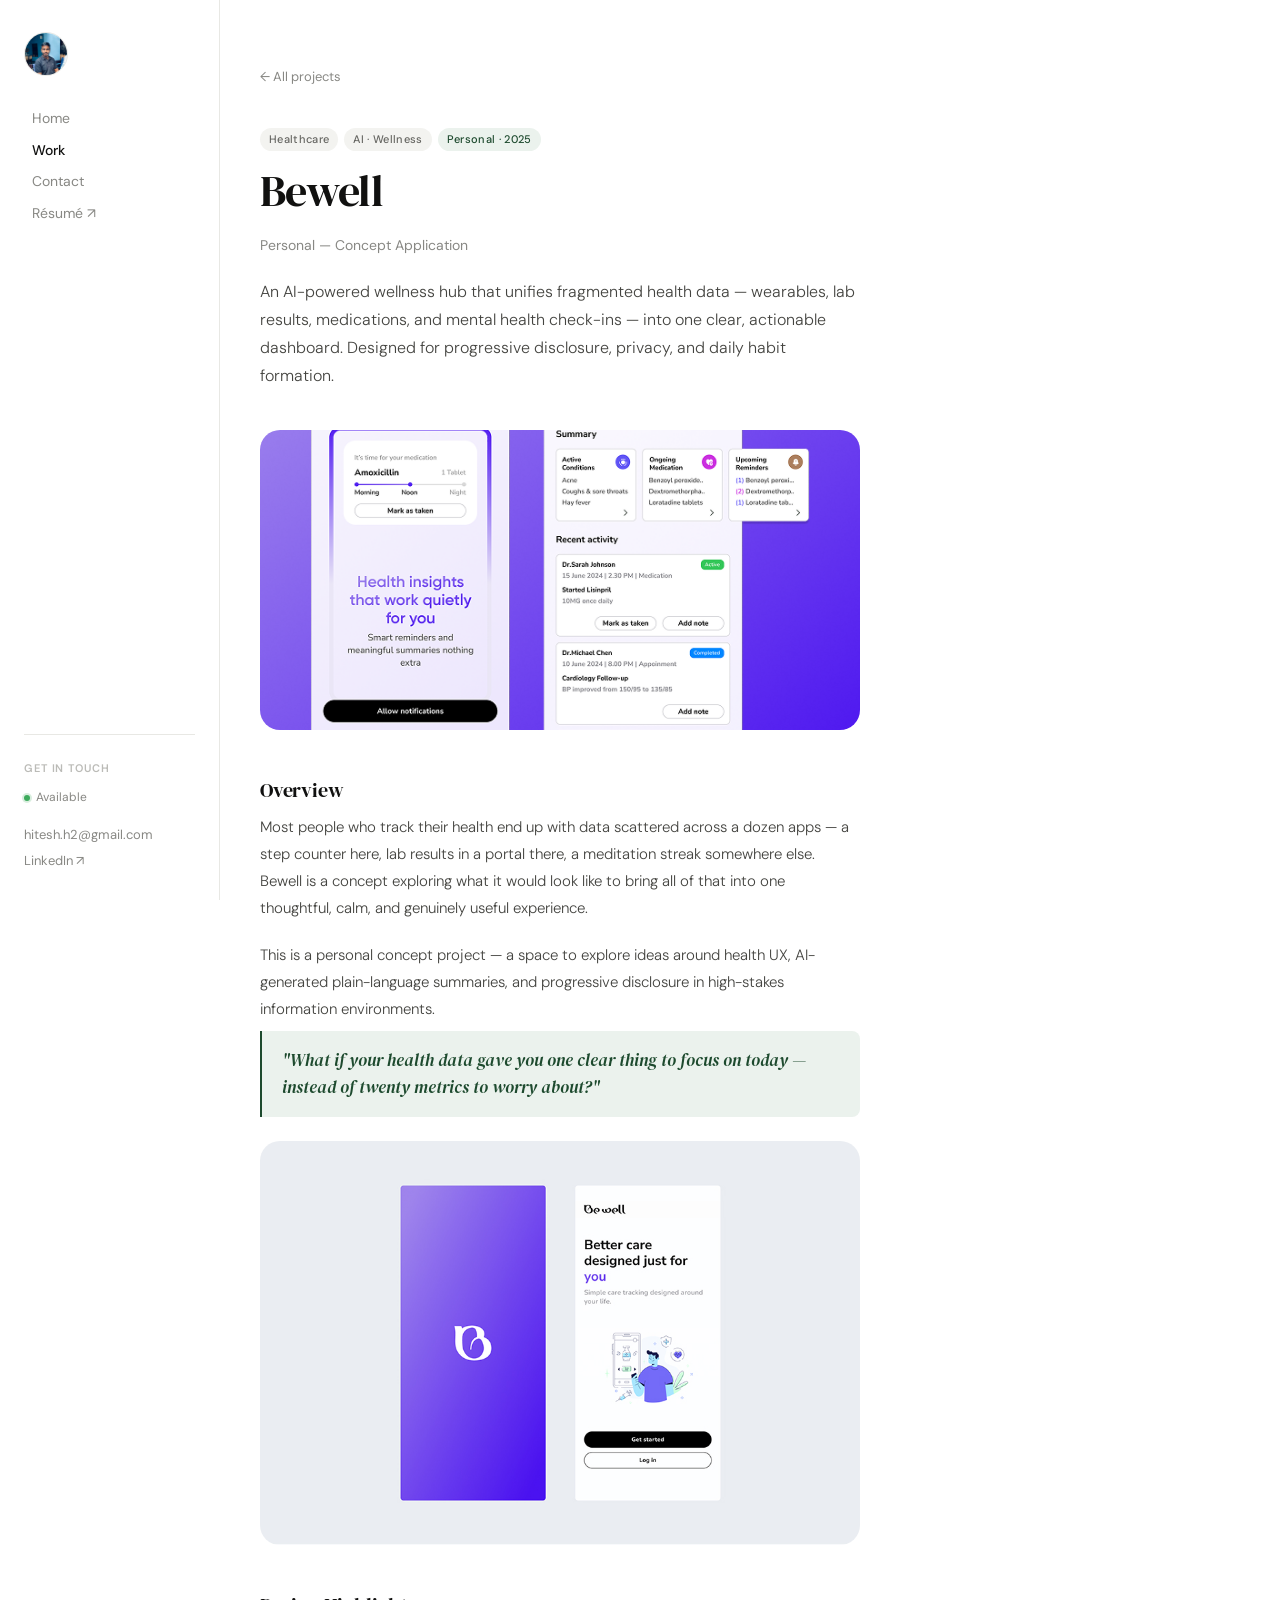
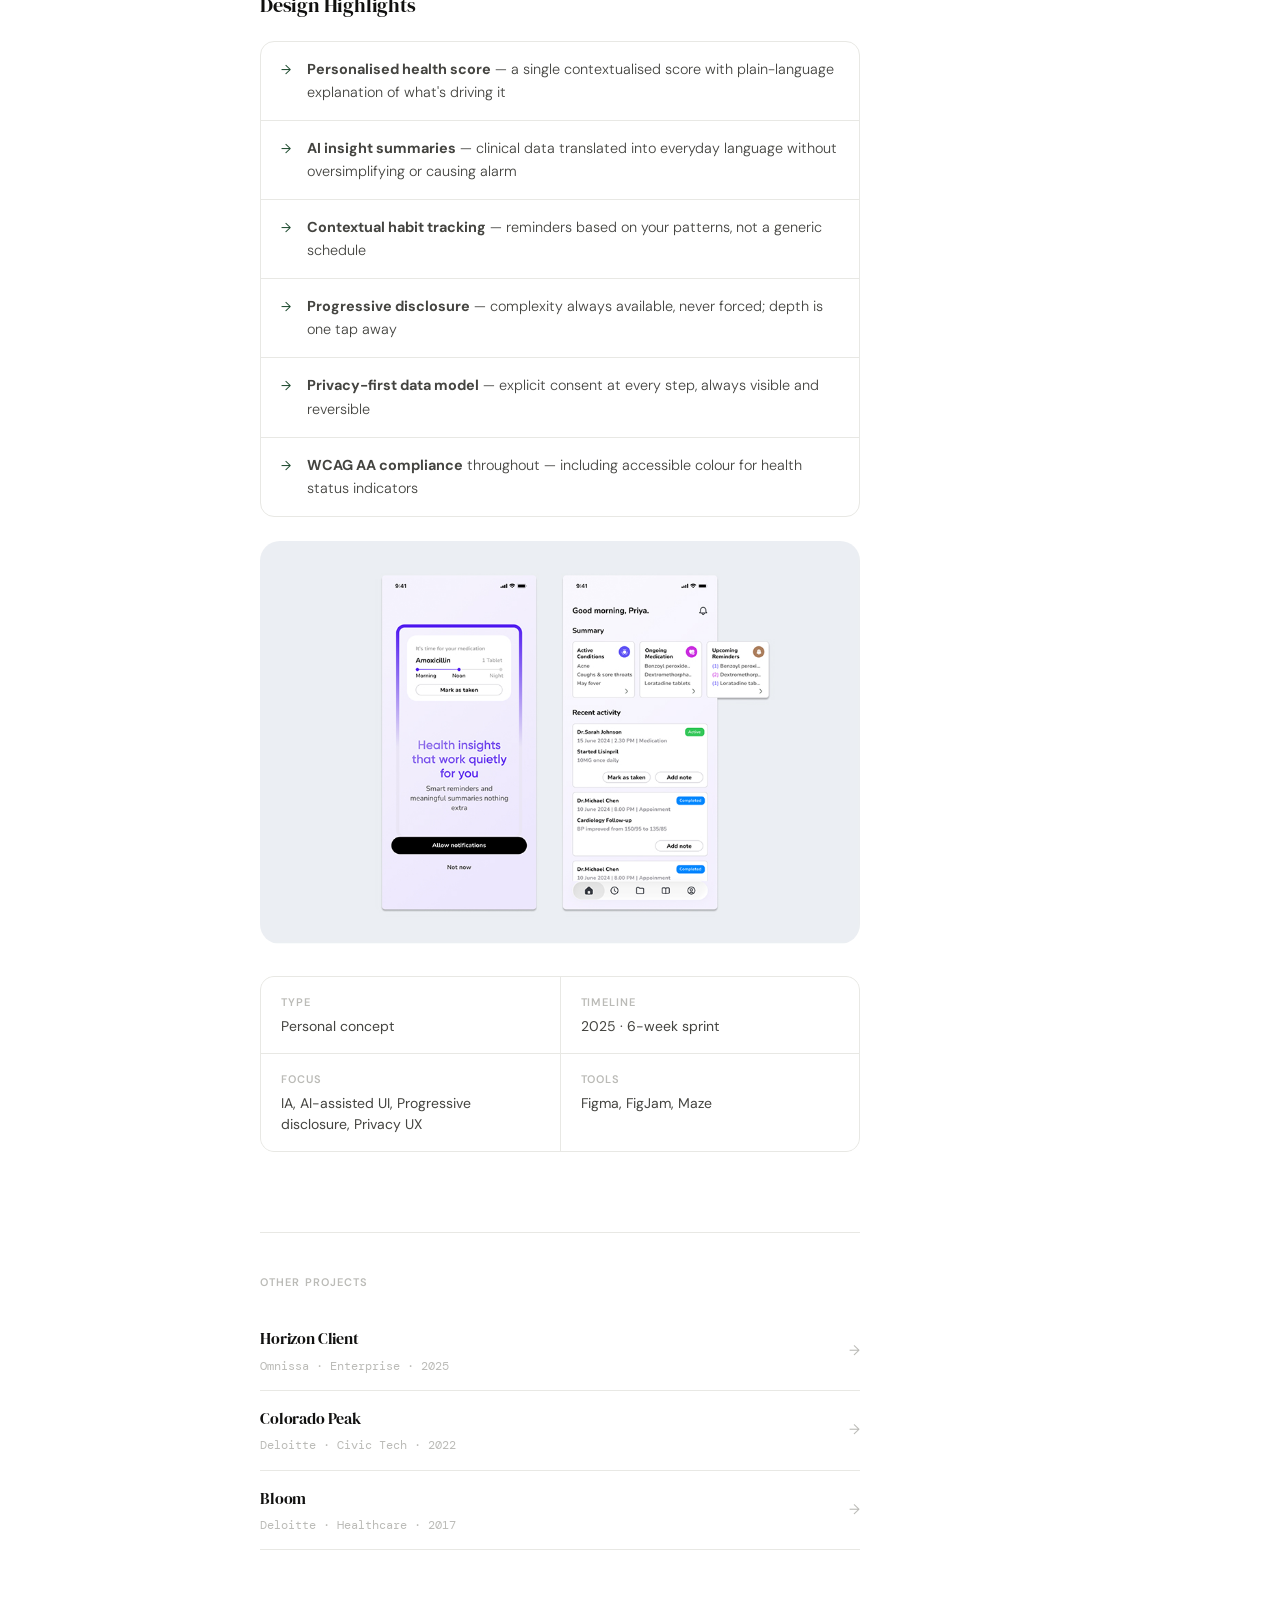
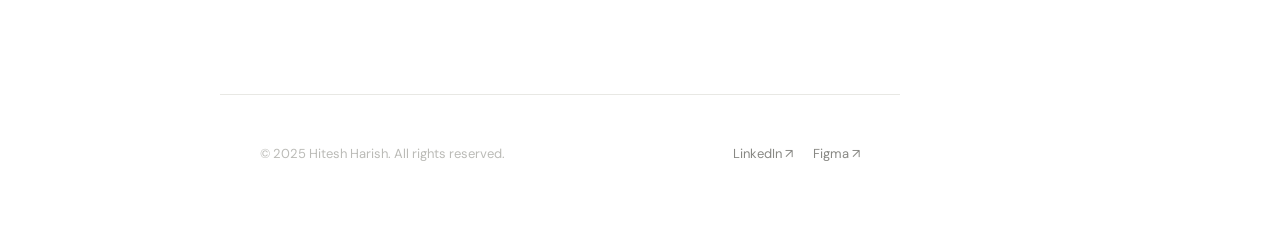
==== commit fd7d3c49: "Redesign portfolio with sidebar layout and new styling Major changes: - Implement fixed left sidebar" ====
--- a/bewell.html
+++ b/bewell.html
@@ -1,277 +1,103 @@
 <!DOCTYPE html>
 <html lang="en">
 <head>
-  <meta charset="UTF-8" />
-  <meta name="viewport" content="width=device-width, initial-scale=1.0" />
+  <meta charset="UTF-8" /><meta name="viewport" content="width=device-width, initial-scale=1.0" />
   <title>Bewell — Hitesh, UX / Product Designer</title>
-  <link rel="preconnect" href="https://fonts.googleapis.com" />
-  <link rel="preconnect" href="https://fonts.gstatic.com" crossorigin />
-  <link href="https://fonts.googleapis.com/css2?family=DM+Serif+Display:ital@0;1&family=DM+Sans:ital,opsz,wght@0,9..40,300;0,9..40,400;0,9..40,500;0,9..40,600;1,9..40,300;1,9..40,400&display=swap" rel="stylesheet" />
+  <link rel="preconnect" href="https://fonts.googleapis.com" /><link rel="preconnect" href="https://fonts.gstatic.com" crossorigin />
+  <link href="https://fonts.googleapis.com/css2?family=DM+Mono:ital,wght@0,300;0,400;0,500;1,300&family=DM+Sans:ital,opsz,wght@0,9..40,300;0,9..40,400;0,9..40,500;0,9..40,600;1,9..40,300;1,9..40,400&family=DM+Serif+Display:ital@0;1&display=swap" rel="stylesheet" />
   <link rel="stylesheet" href="style.css" />
-  <link rel="stylesheet" href="case-study.css" />
 </head>
 <body>
+<div class="layout">
+  <aside class="sidebar" id="sidebar">
+    <a href="index.html"><div class="sidebar-avatar"><img src="./assets/profile.jpeg" alt="Hitesh" /></div></a>
+    <div class="mobile-header">
+      <span style="font-size:0.9375rem;font-weight:500;color:var(--ink);">Hitesh.</span>
+      <button class="nav-toggle" aria-label="Menu" aria-expanded="false" id="navToggle"><span></span><span></span></button>
+    </div>
+    <nav class="sidebar-nav" id="sidebarNav">
+      <a href="index.html" class="sidebar-link">Home</a>
+      <a href="projects.html" class="sidebar-link sidebar-link--active">Work</a>
+      <a href="contact.html" class="sidebar-link">Contact</a>
+      <a href="assets/resume/Hitesh%20resume%202026.pdf" target="_blank" rel="noopener" class="sidebar-link">Résumé ↗</a>
+    </nav>
+    <div class="sidebar-contact" id="sidebarContact">
+      <span class="sidebar-contact-label">Get in touch</span>
+      <div class="avail-row"><span class="dot dot--green"></span><span class="avail-label">Available</span></div>
+      <a href="mailto:hitesh.h2@gmail.com">hitesh.h2@gmail.com</a>
+      <a href="https://www.linkedin.com/in/hitesh-harish/" target="_blank" rel="noopener">LinkedIn ↗</a>
+    </div>
+  </aside>
 
-  <!-- NAV -->
-  <nav class="nav">
-    <a href="index.html" class="nav-logo">Hitesh.</a>
-    <button class="nav-toggle" aria-label="Menu" aria-expanded="false">
-      <span></span><span></span>
-    </button>
-    <div class="nav-links">
-      <a href="projects.html" class="nav-link nav-link--active">Work</a>
-      <a href="contact.html" class="nav-link">Contact</a>
-      <a href="assets/resume/Hitesh%20resume%202026.pdf" target="_blank" rel="noopener" class="nav-link nav-link--resume">Résumé ↗</a>
+  <main class="content">
+    <div class="content-inner">
+
+      <a href="projects.html" class="cs-back">← All projects</a>
+
+      <div class="reveal">
+        <div style="display:flex;gap:6px;flex-wrap:wrap;margin-bottom:16px;">
+          <span class="tag">Healthcare</span><span class="tag">AI · Wellness</span><span class="tag tag--green">Personal · 2025</span>
+        </div>
+        <h1 class="page-title">Bewell</h1>
+        <p style="font-size:0.875rem;color:var(--ink-3);margin-bottom:20px;">Personal — Concept Application</p>
+        <p class="page-lead">An AI-powered wellness hub that unifies fragmented health data — wearables, lab results, medications, and mental health check-ins — into one clear, actionable dashboard. Designed for progressive disclosure, privacy, and daily habit formation.</p>
+      </div>
+
+      <img class="cs-hero-image reveal" src="assets/images/projects/bewell.png" alt="Bewell dashboard" />
+
+      <h2 class="cs-h2 reveal">Overview</h2>
+      <div class="cs-prose reveal">
+        <p>Most people who track their health end up with data scattered across a dozen apps — a step counter here, lab results in a portal there, a meditation streak somewhere else. Bewell is a concept exploring what it would look like to bring all of that into one thoughtful, calm, and genuinely useful experience.</p>
+        <p>This is a personal concept project — a space to explore ideas around health UX, AI-generated plain-language summaries, and progressive disclosure in high-stakes information environments.</p>
+      </div>
+
+      <div class="cs-callout reveal">
+        <p>"What if your health data gave you one clear thing to focus on today — instead of twenty metrics to worry about?"</p>
+      </div>
+
+      <img class="cs-image reveal" src="assets/images/projects/bewell0.jpg" alt="Bewell dashboard overview" />
+
+      <h2 class="cs-h2 reveal">Design Highlights</h2>
+      <div class="cs-highlights reveal">
+        <div class="cs-highlight-row"><span class="cs-highlight-arrow">→</span><span class="cs-highlight-text"><strong>Personalised health score</strong> — a single contextualised score with plain-language explanation of what's driving it</span></div>
+        <div class="cs-highlight-row"><span class="cs-highlight-arrow">→</span><span class="cs-highlight-text"><strong>AI insight summaries</strong> — clinical data translated into everyday language without oversimplifying or causing alarm</span></div>
+        <div class="cs-highlight-row"><span class="cs-highlight-arrow">→</span><span class="cs-highlight-text"><strong>Contextual habit tracking</strong> — reminders based on your patterns, not a generic schedule</span></div>
+        <div class="cs-highlight-row"><span class="cs-highlight-arrow">→</span><span class="cs-highlight-text"><strong>Progressive disclosure</strong> — complexity always available, never forced; depth is one tap away</span></div>
+        <div class="cs-highlight-row"><span class="cs-highlight-arrow">→</span><span class="cs-highlight-text"><strong>Privacy-first data model</strong> — explicit consent at every step, always visible and reversible</span></div>
+        <div class="cs-highlight-row"><span class="cs-highlight-arrow">→</span><span class="cs-highlight-text"><strong>WCAG AA compliance</strong> throughout — including accessible colour for health status indicators</span></div>
+      </div>
+
+      <img class="cs-image reveal" src="assets/images/projects/bewell1.jpg" alt="Bewell habit tracker" />
+
+      <div class="cs-meta-grid reveal">
+        <div class="cs-meta-cell"><span class="cs-meta-label">Type</span><span class="cs-meta-value">Personal concept</span></div>
+        <div class="cs-meta-cell"><span class="cs-meta-label">Timeline</span><span class="cs-meta-value">2025 · 6-week sprint</span></div>
+        <div class="cs-meta-cell"><span class="cs-meta-label">Focus</span><span class="cs-meta-value">IA, AI-assisted UI, Progressive disclosure, Privacy UX</span></div>
+        <div class="cs-meta-cell"><span class="cs-meta-label">Tools</span><span class="cs-meta-value">Figma, FigJam, Maze</span></div>
+      </div>
+
+      <div class="cs-other reveal">
+        <p class="cs-other-heading">Other projects</p>
+        <div class="cs-other-list">
+          <a href="horizon.html" class="cs-other-item">
+            <div class="cs-other-item-left"><span class="cs-other-item-name">Horizon Client</span><span class="cs-other-item-client">Omnissa · Enterprise · 2025</span></div>
+            <span class="cs-other-item-arrow">→</span>
+          </a>
+          <a href="colorado.html" class="cs-other-item">
+            <div class="cs-other-item-left"><span class="cs-other-item-name">Colorado Peak</span><span class="cs-other-item-client">Deloitte · Civic Tech · 2022</span></div>
+            <span class="cs-other-item-arrow">→</span>
+          </a>
+          <a href="bloom.html" class="cs-other-item">
+            <div class="cs-other-item-left"><span class="cs-other-item-name">Bloom</span><span class="cs-other-item-client">Deloitte · Healthcare · 2017</span></div>
+            <span class="cs-other-item-arrow">→</span>
+          </a>
+        </div>
+      </div>
+
     </div>
-  </nav>
-
-  <!-- CASE STUDY HERO -->
-  <header class="cs-hero cs-hero--bewell">
-    <div class="container">
-      <div class="cs-hero-inner">
-        <div class="cs-hero-meta">
-          <a href="projects.html" class="cs-back-link">← All projects</a>
-          <div class="cs-tags">
-            <span class="tag">Healthcare</span>
-            <span class="tag">AI · Wellness</span>
-            <span class="tag">Personal · 2025</span>
-          </div>
-        </div>
-        <h1 class="cs-hero-title">Bewell</h1>
-        <p class="cs-hero-subtitle">Personal — Concept Application</p>
-        <p class="cs-hero-lead">
-          An AI-powered wellness hub that unifies fragmented health data — wearables, lab results,
-          medications, and mental health check-ins — into one clear, actionable dashboard.
-          Designed for progressive disclosure, privacy, and daily habit formation.
-        </p>
-      </div>
-    </div>
-    <div class="cs-hero-image-wrap">
-      <img src="assets/images/projects/bewell.png" alt="Bewell wellness dashboard" class="cs-hero-image" />
-    </div>
-  </header>
-
-  <!-- MAIN CONTENT -->
-  <main class="cs-main">
-    <div class="container">
-      <div class="cs-layout">
-
-        <!-- LEFT: Body content -->
-        <div class="cs-body">
-
-          <section class="cs-section reveal">
-            <h2 class="cs-section-heading">Overview</h2>
-            <p class="cs-text">
-              Most people who track their health end up with data scattered across a dozen apps —
-              a step counter here, lab results in a portal there, a meditation streak somewhere else.
-              Bewell is a concept exploring what it would look like to bring all of that into
-              one thoughtful, calm, and genuinely useful experience.
-            </p>
-            <p class="cs-text">
-              This is a personal concept project — not a client engagement. It's a space to explore
-              ideas around health UX, AI-generated plain-language summaries, and progressive disclosure
-              in high-stakes information environments.
-            </p>
-          </section>
-
-          <div class="rule"></div>
-
-          <section class="cs-section reveal">
-            <h2 class="cs-section-heading">The Problem Space</h2>
-            <p class="cs-text">
-              Health data is increasingly available but rarely actionable. Users are overwhelmed
-              by raw numbers without context, worried about privacy, and unable to see the connections
-              between different aspects of their health. The result: most health apps are opened
-              once and abandoned.
-            </p>
-            <div class="cs-callout">
-              <p class="cs-callout-text">
-                "What if your health data gave you one clear thing to focus on today —
-                instead of twenty metrics to worry about?"
-              </p>
-            </div>
-            <img class="cs-image" src="assets/images/projects/bewell0.jpg" alt="Bewell dashboard overview" />
-          </section>
-
-          <div class="rule"></div>
-
-          <section class="cs-section reveal">
-            <h2 class="cs-section-heading">Design Highlights</h2>
-            <ul class="cs-highlight-list">
-              <li>
-                <span class="cs-highlight-label">Personalised health score</span>
-                <p class="cs-highlight-desc">A single, contextualised score derived from multiple data sources — with plain-language explanation of what's driving it.</p>
-              </li>
-              <li>
-                <span class="cs-highlight-label">AI insight summaries</span>
-                <p class="cs-highlight-desc">AI-generated summaries that translate clinical data into everyday language — without oversimplifying or causing alarm.</p>
-              </li>
-              <li>
-                <span class="cs-highlight-label">Contextual habit tracking</span>
-                <p class="cs-highlight-desc">Reminders based on your patterns, not a generic schedule. If you sleep late, your morning nudge adjusts accordingly.</p>
-              </li>
-              <li>
-                <span class="cs-highlight-label">Progressive disclosure</span>
-                <p class="cs-highlight-desc">Complexity is always available — but never forced. Depth is one tap away, not the default view.</p>
-              </li>
-              <li>
-                <span class="cs-highlight-label">Privacy-first data model</span>
-                <p class="cs-highlight-desc">Explicit data consent at every step. What's shared, with whom, and for what — always visible and always reversible.</p>
-              </li>
-            </ul>
-            <img class="cs-image" src="assets/images/projects/bewell1.jpg" alt="Bewell habit tracker and insights" />
-          </section>
-
-          <div class="rule"></div>
-
-          <section class="cs-section reveal">
-            <h2 class="cs-section-heading">Key Design Decisions</h2>
-            <div class="cs-role-grid">
-              <div class="cs-role-item">
-                <span class="cs-role-label">Gentle nudges over overwhelming metrics</span>
-                <p class="cs-role-desc">The dashboard leads with one recommended action, not a wall of numbers. Everything else is available on request.</p>
-              </div>
-              <div class="cs-role-item">
-                <span class="cs-role-label">Accessible colour for health status</span>
-                <p class="cs-role-desc">Status indicators never rely on colour alone — always paired with shape, pattern, or label.</p>
-              </div>
-              <div class="cs-role-item">
-                <span class="cs-role-label">One daily summary</span>
-                <p class="cs-role-desc">A single notification per day — not a stream. Reduces anxiety, increases signal-to-noise ratio.</p>
-              </div>
-              <div class="cs-role-item">
-                <span class="cs-role-label">Full WCAG AA compliance</span>
-                <p class="cs-role-desc">Health tools serve people who may be stressed, distracted, or living with disabilities. Accessibility isn't optional here.</p>
-              </div>
-            </div>
-          </section>
-
-        </div>
-
-        <!-- RIGHT: Sidebar -->
-        <aside class="cs-sidebar">
-          <div class="cs-sidebar-card reveal">
-            <h3 class="cs-aside-heading">Project Type</h3>
-            <p class="cs-sidebar-text">Personal concept — self-directed exploration of health UX and AI interface design.</p>
-          </div>
-
-          <div class="cs-sidebar-card reveal">
-            <h3 class="cs-aside-heading">Focus Areas</h3>
-            <ul class="cs-detail-list">
-              <li>Information architecture</li>
-              <li>AI-assisted UI patterns</li>
-              <li>Progressive disclosure</li>
-              <li>Accessible data visualisation</li>
-              <li>Privacy UX</li>
-            </ul>
-          </div>
-
-          <div class="cs-sidebar-card reveal">
-            <h3 class="cs-aside-heading">Tools</h3>
-            <ul class="cs-detail-list">
-              <li>Figma (design & prototype)</li>
-              <li>FigJam (ideation)</li>
-              <li>Maze (usability testing)</li>
-            </ul>
-          </div>
-
-          <div class="cs-sidebar-card reveal">
-            <h3 class="cs-aside-heading">Timeline</h3>
-            <p class="cs-sidebar-text">2025 · 6-week concept sprint</p>
-          </div>
-        </aside>
-
-      </div>
-    </div>
+    <footer class="site-footer"><div class="site-footer-inner"><p class="footer-copy">© 2025 Hitesh Harish. All rights reserved.</p><div class="footer-links"><a href="https://www.linkedin.com/in/hitesh-harish/" target="_blank" rel="noopener">LinkedIn ↗</a><a href="https://www.figma.com/@hiteshh" target="_blank" rel="noopener">Figma ↗</a></div></div></footer>
   </main>
-
-  <!-- OTHER PROJECTS -->
-  <section class="cs-other-projects">
-    <div class="container">
-      <div class="cs-other-header">
-        <h2 class="cs-other-title">Other projects</h2>
-        <a href="projects.html" class="text-link">View all →</a>
-      </div>
-      <div class="cs-other-grid">
-
-        <a href="horizon.html" class="cs-other-card cs-other-card--horizon">
-          <div class="cs-other-card-inner">
-            <div class="cs-other-num">01</div>
-            <div class="cs-other-tags">
-              <span class="tag">Enterprise</span>
-              <span class="tag">App Modernization</span>
-            </div>
-            <h3 class="cs-other-name">Horizon Client</h3>
-            <p class="cs-other-client">Omnissa · 2025</p>
-            <span class="cs-other-cta">View project →</span>
-          </div>
-        </a>
-
-        <a href="colorado.html" class="cs-other-card cs-other-card--colorado">
-          <div class="cs-other-card-inner">
-            <div class="cs-other-num">02</div>
-            <div class="cs-other-tags">
-              <span class="tag">Civic Tech</span>
-              <span class="tag">Government</span>
-            </div>
-            <h3 class="cs-other-name">Colorado Peak</h3>
-            <p class="cs-other-client">Deloitte · 2022</p>
-            <span class="cs-other-cta">View project →</span>
-          </div>
-        </a>
-
-        <a href="bloom.html" class="cs-other-card cs-other-card--bloom">
-          <div class="cs-other-card-inner">
-            <div class="cs-other-num">04</div>
-            <div class="cs-other-tags">
-              <span class="tag">Healthcare</span>
-              <span class="tag">Emergency Triage</span>
-            </div>
-            <h3 class="cs-other-name">Bloom</h3>
-            <p class="cs-other-client">Deloitte · 2017</p>
-            <span class="cs-other-cta">View project →</span>
-          </div>
-        </a>
-
-      </div>
-    </div>
-  </section>
-
-  <!-- CTA BAND -->
-  <section class="cta-band">
-    <div class="container">
-      <div class="cta-band-inner">
-        <p class="cta-band-eyebrow">Like what you see?</p>
-        <h2 class="cta-band-headline">Let's talk about your next project.</h2>
-        <a href="contact.html" class="btn btn--invert">Get in touch →</a>
-      </div>
-    </div>
-  </section>
-
-  <!-- FOOTER -->
-  <footer class="footer">
-    <div class="container">
-      <div class="footer-inner">
-        <div class="footer-brand">
-          <a href="index.html" class="nav-logo">Hitesh.</a>
-          <p class="footer-tagline">Senior UX / Product Designer<br/>Bengaluru, India</p>
-        </div>
-        <nav class="footer-nav" aria-label="Footer navigation">
-          <a href="index.html">Home</a>
-          <a href="projects.html">Work</a>
-          <a href="contact.html">Contact</a>
-        </nav>
-        <div class="footer-social">
-          <a href="https://www.linkedin.com/in/hitesh-harish/" target="_blank" rel="noopener">LinkedIn ↗</a>
-          <a href="https://www.figma.com/@hiteshh" target="_blank" rel="noopener">Figma ↗</a>
-          <a href="https://dribbble.com/hiteshdesign" target="_blank" rel="noopener">Dribbble ↗</a>
-        </div>
-        <p class="footer-copy">© 2025 Hitesh. All rights reserved.</p>
-      </div>
-    </div>
-  </footer>
-
-  <script src="main.js"></script>
-  <script src="case-study.js"></script>
+</div>
+<script src="main.js"></script>
 </body>
 </html>
--- a/style.css
+++ b/style.css
@@ -1,1397 +1,951 @@
 /* =========================================================
-   HITESH PORTFOLIO — style.css
-   Design system: editorial typographic, warm cream + forest green
-   Breakpoints: 1440px (desktop), 960px (tablet), 480px (mobile)
-   ========================================================= */
-
-/* --- DESIGN TOKENS --- */
+   HITESH PORTFOLIO — style.css (v2)
+   Layout inspired by shahi.design:
+   fixed left sidebar nav + narrow centred content column
+   ========================================================= */
+
+/* --- TOKENS --- */
 :root {
-  /* Colour palette */
-  --cream:        #FDFDFC;
-  --cream-dark:   #EDE9E0;
-  --ink:          #1A1814;
-  --ink-muted:    #6B6560;
-  --ink-faint:    #C4BEB5;
-  --green:        #1D4A2E;
-  --green-light:  #2A6B41;
-  --green-muted:  #EBF2ED;
-  --rust:         #9B3A1E;
-  --rust-muted:   #F5EAE6;
-  --sand:         #D6C9B4;
-  --white:        #FFFFFF;
-
-  /* Typography */
-  --font-display: 'DM Serif Display', Georgia, serif;
-  --font-body:    'DM Sans', system-ui, sans-serif;
-
-  /* Spacing scale (8-pt grid) */
-  --space-1:   4px;
-  --space-2:   8px;
-  --space-3:   12px;
-  --space-4:   16px;
-  --space-5:   24px;
-  --space-6:   32px;
-  --space-7:   48px;
-  --space-8:   64px;
-  --space-9:   96px;
-  --space-10:  128px;
-  --space-11:  160px;
-
-  /* Layout */
-  --max-w:      1440px;
-  --content-w:  1200px;
-  --gutter:     80px;
-  --nav-h:      72px;
-
-  /* Transitions */
-  --ease:       cubic-bezier(0.25, 0.1, 0.25, 1);
-  --ease-out:   cubic-bezier(0, 0, 0.2, 1);
-  --dur-fast:   150ms;
-  --dur-base:   250ms;
-  --dur-slow:   400ms;
-
-  /* Borders */
-  --radius-sm:  4px;
-  --radius-md:  8px;
-  --radius-lg:  16px;
-  --radius-xl:  24px;
-  --radius-pill: 999px;
-
-  /* Shadows */
-  --shadow-sm:  0 1px 3px rgba(26,24,20,0.08);
-  --shadow-md:  0 4px 16px rgba(26,24,20,0.10);
-  --shadow-lg:  0 12px 40px rgba(26,24,20,0.12);
-}
-
-/* --- RESET & BASE --- */
+  --bg:           #FFFFFF;
+  --ink:          #111110;
+  --ink-2:        #444440;
+  --ink-3:        #888884;
+  --ink-4:        #BBBBB7;
+  --rule:         #E8E8E4;
+  --accent:       #1D4A2E;       /* forest green — Hitesh's signature colour */
+  --accent-light: #EBF2ED;
+  --tag-bg:       #F3F3F0;
+  --tag-ink:      #666662;
+
+  --font-sans:    'DM Sans', system-ui, sans-serif;
+  --font-serif:   'DM Serif Display', Georgia, serif;
+  --font-mono:    'DM Mono', 'Courier New', monospace;
+
+  --sidebar-w:    220px;
+  --content-w:    680px;
+  --content-pad:  40px;
+
+  --ease:         cubic-bezier(0.25, 0.1, 0.25, 1);
+  --ease-out:     cubic-bezier(0, 0, 0.2, 1);
+  --dur:          200ms;
+  --dur-slow:     360ms;
+
+  --r-sm:  4px;
+  --r-md:  8px;
+  --r-lg:  14px;
+  --r-xl:  20px;
+  --r-pill:999px;
+}
+
+/* --- RESET --- */
 *, *::before, *::after { box-sizing: border-box; margin: 0; padding: 0; }
-
-html {
-  scroll-behavior: smooth;
-  -webkit-text-size-adjust: 100%;
-}
-
+html { scroll-behavior: smooth; -webkit-text-size-adjust: 100%; }
 body {
-  background: var(--cream);
+  background: var(--bg);
   color: var(--ink);
-  font-family: var(--font-body);
-  font-size: 16px;
-  line-height: 1.6;
+  font-family: var(--font-sans);
+  font-size: 15px;
+  line-height: 1.7;
   font-weight: 400;
   overflow-x: hidden;
 }
-
 img, svg { display: block; max-width: 100%; }
 a { color: inherit; text-decoration: none; }
 button { cursor: pointer; font: inherit; border: none; background: none; }
-ul { list-style: none; }
-input, textarea, select { font: inherit; }
-
-/* --- TYPOGRAPHY SCALE --- */
-.h1, h1 {
-  font-family: var(--font-display);
-  font-size: clamp(2.75rem, 5.5vw, 4.5rem);
-  line-height: 1.06;
+ul, ol { list-style: none; }
+input, textarea { font: inherit; }
+p { max-width: 65ch; }
+
+/* =========================================================
+   PAGE SHELL — sidebar + content column
+   ========================================================= */
+.layout {
+  display: flex;
+  min-height: 100vh;
+}
+
+/* =========================================================
+   SIDEBAR
+   ========================================================= */
+.sidebar {
+  width: var(--sidebar-w);
+  flex-shrink: 0;
+  position: fixed;
+  top: 0;
+  left: 0;
+  height: 100vh;
+  display: flex;
+  flex-direction: column;
+  padding: 32px 24px 28px;
+  border-right: 1px solid var(--rule);
+  background: var(--bg);
+  z-index: 100;
+  overflow-y: auto;
+}
+
+/* Avatar */
+.sidebar-avatar {
+  width: 44px;
+  height: 44px;
+  border-radius: 50%;
+  overflow: hidden;
+  margin-bottom: 28px;
+  flex-shrink: 0;
+  border: 1.5px solid var(--rule);
+}
+.sidebar-avatar img {
+  width: 100%;
+  height: 100%;
+  object-fit: cover;
+}
+
+/* Nav links */
+.sidebar-nav {
+  display: flex;
+  flex-direction: column;
+  gap: 2px;
+  flex: 1;
+}
+
+.sidebar-link {
+  display: block;
+  font-size: 0.875rem;
+  font-weight: 400;
+  color: var(--ink-3);
+  padding: 5px 8px;
+  border-radius: var(--r-sm);
+  transition: color var(--dur) var(--ease), background var(--dur) var(--ease);
+  line-height: 1.4;
+}
+.sidebar-link:hover {
+  color: var(--ink);
+  background: var(--tag-bg);
+}
+.sidebar-link--active {
+  color: var(--ink);
+  font-weight: 500;
+}
+
+/* Contact block at bottom of sidebar */
+.sidebar-contact {
+  margin-top: auto;
+  padding-top: 24px;
+  border-top: 1px solid var(--rule);
+  display: flex;
+  flex-direction: column;
+  gap: 4px;
+}
+.sidebar-contact-label {
+  font-size: 0.6875rem;
+  font-weight: 600;
+  letter-spacing: 0.08em;
+  text-transform: uppercase;
+  color: var(--ink-4);
+  margin-bottom: 6px;
+}
+.sidebar-contact a {
+  font-size: 0.8125rem;
+  color: var(--ink-3);
+  transition: color var(--dur) var(--ease);
+  display: flex;
+  align-items: center;
+  gap: 4px;
+}
+.sidebar-contact a:hover { color: var(--accent); }
+
+/* Availability dot */
+.avail-row {
+  display: flex;
+  align-items: center;
+  gap: 6px;
+  margin-bottom: 12px;
+}
+.dot {
+  width: 6px;
+  height: 6px;
+  border-radius: 50%;
+  flex-shrink: 0;
+}
+.dot--green {
+  background: #3DAA5C;
+  box-shadow: 0 0 0 2px rgba(61,170,92,0.2);
+  animation: pulse 2.5s infinite;
+}
+@keyframes pulse {
+  0%,100% { box-shadow: 0 0 0 2px rgba(61,170,92,0.2); }
+  50%      { box-shadow: 0 0 0 5px rgba(61,170,92,0.07); }
+}
+.avail-label {
+  font-size: 0.75rem;
+  color: var(--ink-3);
+}
+
+/* Mobile nav toggle — hidden on desktop */
+.mobile-header { display: none; }
+.nav-toggle { display: none; }
+
+/* =========================================================
+   CONTENT COLUMN
+   ========================================================= */
+.content {
+  margin-left: var(--sidebar-w);
+  flex: 1;
+  min-width: 0;
+}
+
+.content-inner {
+  max-width: var(--content-w);
+  padding: 64px var(--content-pad);
+}
+
+/* =========================================================
+   TYPOGRAPHY
+   ========================================================= */
+.page-title {
+  font-family: var(--font-serif);
+  font-size: clamp(2rem, 4vw, 2.75rem);
+  line-height: 1.08;
   letter-spacing: -0.02em;
   font-weight: 400;
-}
-.h2, h2 {
-  font-family: var(--font-display);
-  font-size: clamp(2rem, 3.5vw, 3rem);
-  line-height: 1.1;
-  letter-spacing: -0.015em;
+  color: var(--ink);
+  margin-bottom: 20px;
+}
+.page-lead {
+  font-size: 1rem;
+  line-height: 1.75;
+  color: var(--ink-2);
+  font-weight: 300;
+  max-width: 58ch;
+  margin-bottom: 40px;
+}
+
+h2 {
+  font-family: var(--font-serif);
+  font-size: 1.375rem;
+  line-height: 1.2;
+  letter-spacing: -0.01em;
   font-weight: 400;
+  color: var(--ink);
+  margin-bottom: 12px;
 }
 h3 {
-  font-family: var(--font-body);
-  font-size: 0.75rem;
+  font-size: 0.6875rem;
   font-weight: 600;
   letter-spacing: 0.1em;
   text-transform: uppercase;
-  color: var(--ink-muted);
-}
-em { font-family: var(--font-display); font-style: italic; }
-p { max-width: 68ch; }
-
-/* Image placeholder */
-.image-placeholder {
-  width: min(100%, 68ch);
-  aspect-ratio: 1 / 1;
-  background: #f5f5f5;
-  border: 2px dashed #ccc;
-  border-radius: var(--radius-md);
-  margin: var(--space-4) 0;
-}
-
-.project-image {
-  width: 877px;
-  height: 590px;
+  color: var(--ink-4);
+}
+
+em { font-family: var(--font-serif); font-style: italic; }
+
+/* Section label */
+.section-label {
+  font-size: 0.6875rem;
+  font-weight: 600;
+  letter-spacing: 0.1em;
+  text-transform: uppercase;
+  color: var(--ink-4);
+  margin-bottom: 24px;
   display: block;
-  margin: var(--space-4) 0;
-  border-radius: var(--radius-md);
-  object-fit: cover;
-}
-
-/* --- LAYOUT --- */
-.container {
-  width: 100%;
-  max-width: var(--content-w);
-  margin-inline: auto;
-  padding-inline: var(--gutter);
-}
-
-.section { padding-block: var(--space-10); }
+}
+
+/* =========================================================
+   DIVIDER
+   ========================================================= */
 .rule {
   width: 100%;
   height: 1px;
-  background: var(--ink);
-  opacity: 0.12;
-  margin-block: var(--space-6);
-}
-.rule--proj { margin-block: var(--space-5); }
-
-/* --- LABELS --- */
-.label {
-  font-size: 0.75rem;
+  background: var(--rule);
+  margin-block: 48px;
+}
+.rule--sm { margin-block: 24px; }
+
+/* =========================================================
+   TAGS / LABELS
+   ========================================================= */
+.tag {
+  display: inline-block;
+  padding: 2px 9px;
+  border-radius: var(--r-pill);
+  background: var(--tag-bg);
+  font-size: 0.6875rem;
   font-weight: 500;
-  letter-spacing: 0.08em;
-  text-transform: uppercase;
-}
-.label--muted { color: var(--ink-muted); }
-
-/* --- DOTS --- */
-.dot {
-  display: inline-block;
-  width: 7px;
-  height: 7px;
-  border-radius: 50%;
-  flex-shrink: 0;
-}
-.dot--green {
-  background: #3DAA5C;
-  box-shadow: 0 0 0 3px rgba(61,170,92,0.2);
-  animation: pulse 2.5s infinite;
-}
-@keyframes pulse {
-  0%, 100% { box-shadow: 0 0 0 3px rgba(61,170,92,0.2); }
-  50%       { box-shadow: 0 0 0 6px rgba(61,170,92,0.08); }
-}
-
-/* --- BUTTONS --- */
+  color: var(--tag-ink);
+  letter-spacing: 0.03em;
+}
+.tag--green {
+  background: var(--accent-light);
+  color: var(--accent);
+}
+
+/* =========================================================
+   BUTTONS
+   ========================================================= */
 .btn {
   display: inline-flex;
   align-items: center;
-  gap: var(--space-2);
-  padding: 13px 28px;
-  border-radius: var(--radius-pill);
+  gap: 6px;
+  padding: 10px 20px;
+  border-radius: var(--r-pill);
   font-size: 0.875rem;
   font-weight: 500;
-  letter-spacing: 0.02em;
-  transition: all var(--dur-base) var(--ease-out);
+  transition: all var(--dur) var(--ease-out);
   white-space: nowrap;
 }
 .btn--primary {
   background: var(--ink);
-  color: var(--cream);
-}
-.btn--primary:hover {
-  background: var(--green);
-  transform: translateY(-1px);
-  box-shadow: var(--shadow-md);
-}
+  color: var(--bg);
+}
+.btn--primary:hover { background: var(--accent); }
 .btn--ghost {
-  border: 1.5px solid var(--ink);
+  border: 1px solid var(--rule);
+  color: var(--ink-2);
+}
+.btn--ghost:hover { border-color: var(--ink-3); color: var(--ink); }
+
+/* =========================================================
+   HOME PAGE — HERO / INTRO
+   ========================================================= */
+.home-intro {
+  padding-top: 64px;
+}
+
+.home-name {
+  font-family: var(--font-serif);
+  font-size: clamp(2rem, 4vw, 2.75rem);
+  line-height: 1.08;
+  letter-spacing: -0.02em;
+  font-weight: 400;
+  margin-bottom: 8px;
+}
+
+.home-role {
+  font-size: 0.875rem;
+  color: var(--ink-3);
+  margin-bottom: 32px;
+}
+
+.home-body {
+  font-size: 1rem;
+  line-height: 1.8;
+  color: var(--ink-2);
+  font-weight: 300;
+  margin-bottom: 16px;
+  max-width: 58ch;
+}
+
+/* Inline footnote superscripts */
+.fn {
+  font-size: 0.6875rem;
+  vertical-align: super;
+  color: var(--accent);
+  font-weight: 500;
+  cursor: default;
+  margin-left: 1px;
+}
+
+/* Stats row */
+.home-stats {
+  display: flex;
+  gap: 32px;
+  flex-wrap: wrap;
+  margin-top: 40px;
+  padding-top: 32px;
+  border-top: 1px solid var(--rule);
+}
+.home-stat { display: flex; flex-direction: column; gap: 2px; }
+.home-stat-num {
+  font-family: var(--font-serif);
+  font-size: 1.75rem;
+  line-height: 1;
+  letter-spacing: -0.02em;
   color: var(--ink);
 }
-.btn--ghost:hover {
-  background: var(--ink);
-  color: var(--cream);
-}
-.btn--invert {
-  background: var(--cream);
-  color: var(--ink);
-}
-.btn--invert:hover {
-  background: var(--green-muted);
-  color: var(--green);
-}
-.btn--sm { padding: 10px 22px; font-size: 0.8125rem; }
-.btn--full { width: 100%; justify-content: center; }
-
-/* --- TEXT LINK --- */
-.text-link {
-  font-size: 0.875rem;
+.home-stat-num sup { font-size: 0.875rem; vertical-align: super; }
+.home-stat-label {
+  font-size: 0.75rem;
+  color: var(--ink-3);
+  line-height: 1.4;
+}
+
+/* CTAs */
+.home-ctas {
+  display: flex;
+  gap: 10px;
+  flex-wrap: wrap;
+  margin-top: 32px;
+}
+
+/* =========================================================
+   PROJECT LIST (projects.html)
+   ========================================================= */
+.project-list {
+  display: flex;
+  flex-direction: column;
+}
+
+.project-item {
+  display: block;
+  padding-block: 32px;
+  border-bottom: 1px solid var(--rule);
+  text-decoration: none;
+  color: inherit;
+  transition: background var(--dur) var(--ease);
+  border-radius: var(--r-md);
+  margin-inline: -12px;
+  padding-inline: 12px;
+}
+.project-item:hover { background: var(--tag-bg); }
+
+.project-item-top {
+  display: flex;
+  align-items: center;
+  justify-content: space-between;
+  margin-bottom: 12px;
+}
+.project-item-tags { display: flex; gap: 6px; flex-wrap: wrap; }
+.project-item-year {
+  font-size: 0.75rem;
+  font-family: var(--font-mono);
+  color: var(--ink-4);
+  white-space: nowrap;
+}
+
+.project-item-title {
+  font-family: var(--font-serif);
+  font-size: 1.375rem;
+  line-height: 1.15;
+  letter-spacing: -0.01em;
+  font-weight: 400;
+  margin-bottom: 6px;
+  transition: color var(--dur) var(--ease);
+}
+.project-item:hover .project-item-title { color: var(--accent); }
+
+.project-item-client {
+  font-size: 0.8125rem;
+  color: var(--ink-3);
+  margin-bottom: 10px;
+}
+
+.project-item-desc {
+  font-size: 0.9rem;
+  line-height: 1.65;
+  color: var(--ink-3);
+  font-weight: 300;
+  max-width: 54ch;
+  margin-bottom: 16px;
+}
+
+.project-item-image {
+  width: 100%;
+  aspect-ratio: 16 / 7;
+  object-fit: cover;
+  border-radius: var(--r-lg);
+  margin-top: 20px;
+  display: block;
+}
+/* fallback colour bands when image missing */
+.project-item--horizon  .project-item-image-wrap { background: #DCE8F0; }
+.project-item--colorado .project-item-image-wrap { background: #DCF0E0; }
+.project-item--bewell   .project-item-image-wrap { background: #E8E0F0; }
+.project-item--bloom    .project-item-image-wrap { background: #F0E0D0; }
+
+.project-item-image-wrap {
+  width: 100%;
+  aspect-ratio: 16 / 7;
+  border-radius: var(--r-lg);
+  margin-top: 20px;
+  overflow: hidden;
+}
+.project-item-image-wrap img {
+  width: 100%;
+  height: 100%;
+  object-fit: cover;
+  transition: transform var(--dur-slow) var(--ease-out);
+}
+.project-item:hover .project-item-image-wrap img { transform: scale(1.02); }
+
+.project-item-cta {
+  font-size: 0.8125rem;
   font-weight: 500;
-  color: var(--ink-muted);
+  color: var(--accent);
   display: inline-flex;
   align-items: center;
   gap: 4px;
-  transition: color var(--dur-fast) var(--ease);
-}
-.text-link:hover { color: var(--ink); }
-
-/* --- TAGS --- */
-.tag {
-  display: inline-block;
-  padding: 3px 10px;
-  border-radius: var(--radius-pill);
-  background: rgba(26,24,20,0.07);
+}
+
+/* =========================================================
+   HOME — SELECTED WORK (compact list)
+   ========================================================= */
+.home-work-item {
+  display: flex;
+  align-items: baseline;
+  justify-content: space-between;
+  padding-block: 16px;
+  border-bottom: 1px solid var(--rule);
+  gap: 16px;
+  text-decoration: none;
+  color: inherit;
+  transition: color var(--dur) var(--ease);
+}
+.home-work-item:hover { color: var(--accent); }
+.home-work-title {
+  font-size: 0.9375rem;
+  font-weight: 400;
+}
+.home-work-meta {
   font-size: 0.75rem;
-  font-weight: 500;
-  color: var(--ink-muted);
-  letter-spacing: 0.03em;
-}
-
-/* =========================================================
-   NAV
-   ========================================================= */
-.nav {
-  position: fixed;
-  top: 0;
-  left: 0;
-  right: 0;
-  z-index: 100;
-  height: var(--nav-h);
-  display: flex;
-  align-items: center;
-  justify-content: space-between;
-  padding-inline: var(--gutter);
-  background: rgba(246, 244, 239, 0.88);
-  backdrop-filter: blur(12px);
-  -webkit-backdrop-filter: blur(12px);
-  border-bottom: 1px solid rgba(26,24,20,0.08);
-  transition: background var(--dur-base) var(--ease);
-}
-.nav.scrolled {
-  background: rgba(246, 244, 239, 0.96);
-  box-shadow: var(--shadow-sm);
-}
-
-.nav-logo {
-  font-family: var(--font-display);
-  font-size: 1.375rem;
-  color: var(--ink);
-  letter-spacing: -0.02em;
-  transition: color var(--dur-fast) var(--ease);
-}
-.nav-logo:hover { color: var(--green); }
-
-.nav-links {
-  display: flex;
-  align-items: center;
-  gap: var(--space-6);
-}
-
-.nav-link {
-  font-size: 0.875rem;
-  font-weight: 500;
-  color: var(--ink-muted);
-  transition: color var(--dur-fast) var(--ease);
-  position: relative;
-}
-.nav-link::after {
-  content: '';
-  position: absolute;
-  bottom: -3px;
-  left: 0;
-  width: 0;
-  height: 1.5px;
-  background: var(--ink);
-  transition: width var(--dur-base) var(--ease-out);
-}
-.nav-link:hover { color: var(--ink); }
-.nav-link:hover::after { width: 100%; }
-.nav-link--active { color: var(--ink); }
-.nav-link--active::after { width: 100%; }
-
-.nav-link--resume {
-  padding: 8px 18px;
-  border-radius: var(--radius-pill);
-  border: 1.5px solid rgba(26,24,20,0.2);
-  color: var(--ink);
-  transition: all var(--dur-base) var(--ease-out);
-}
-.nav-link--resume:hover {
-  background: var(--ink);
-  color: var(--cream);
-  border-color: var(--ink);
-}
-.nav-link--resume::after { display: none; }
-
-/* Hamburger */
-.nav-toggle {
-  display: none;
-  flex-direction: column;
-  gap: 5px;
-  width: 32px;
-  padding: 4px;
-}
-.nav-toggle span {
-  display: block;
-  height: 1.5px;
-  background: var(--ink);
-  border-radius: 2px;
-  transition: all var(--dur-base) var(--ease);
-  transform-origin: center;
-}
-.nav-toggle[aria-expanded="true"] span:nth-child(1) {
-  transform: translateY(6.5px) rotate(45deg);
-}
-.nav-toggle[aria-expanded="true"] span:nth-child(2) {
-  transform: translateY(-6.5px) rotate(-45deg);
-}
-
-/* =========================================================
-   HERO
-   ========================================================= */
-.hero {
-  padding-top: calc(var(--nav-h) + var(--space-9));
-  padding-bottom: var(--space-10);
-}
-.hero-inner { padding-inline: var(--gutter); max-width: var(--content-w); margin-inline: auto; }
-.profile-card {
-  display: flex;
-  align-items: center;
-  gap: 16px;
-  margin-bottom: 24px;
-}
-
-.profile-image {
-  width: 124px;
-  height: 124px;
-  border-radius: 12px;
-  overflow: hidden;
-  background: #f2f2f2;
+  font-family: var(--font-mono);
+  color: var(--ink-4);
+  white-space: nowrap;
   flex-shrink: 0;
 }
 
-.profile-image img {
-  width: 100%;
-  height: 100%;
-  object-fit: cover;
-}
-
-.profile-text h3 {
-  margin: 0;
-  font-size: 1.125rem;
-  font-weight: 600;
-}
-
-.profile-text p {
-  margin: 4px 0 0;
-  font-size: 0.95rem;
-  color: #666;
-}
-.hero-top {
-  display: flex;
-  align-items: center;
-  justify-content: space-between;
-  margin-bottom: var(--space-5);
-}
-.hero-availability {
-  display: flex;
-  align-items: center;
-  gap: var(--space-2);
-}
-
-.hero-headline {
-  font-family: var(--font-display);
-  font-size: clamp(3.5rem, 7.5vw, 7rem);
-  line-height: 1.0;
-  letter-spacing: -0.03em;
-  font-weight: 400;
-  margin-block: var(--space-5);
-}
-
-.hero-bottom {
-  display: grid;
-  grid-template-columns: 1fr auto auto;
-  gap: var(--space-8);
-  align-items: start;
-  padding-top: var(--space-5);
-}
-
-.hero-bio {
-  font-size: 1.0625rem;
-  font-weight: 300;
-  line-height: 1.7;
-  color: var(--ink-muted);
-  max-width: 44ch;
-}
-
-.hero-stats {
-  display: flex;
-  gap: var(--space-7);
-  align-items: start;
-}
-.stat { display: flex; flex-direction: column; gap: 4px; }
-.stat-num {
-  font-family: var(--font-display);
-  font-size: 2.5rem;
-  line-height: 1;
-  letter-spacing: -0.03em;
-  color: var(--ink);
-}
-.stat-num sup { font-size: 1.25rem; vertical-align: super; }
-.stat-label {
-  font-size: 0.75rem;
-  color: var(--ink-muted);
-  line-height: 1.4;
-  max-width: 14ch;
-}
-
-.hero-ctas {
-  display: flex;
-  flex-direction: column;
-  gap: var(--space-3);
-  align-items: flex-end;
-}
-
-/* =========================================================
-   MARQUEE
-   ========================================================= */
-.marquee-wrapper {
-  overflow: hidden;
-  background: var(--ink);
-  color: var(--cream);
-  padding-block: var(--space-4);
-  border-block: 1px solid rgba(255,255,255,0.06);
-}
-.marquee-track {
-  display: flex;
-  gap: var(--space-5);
-  align-items: center;
-  white-space: nowrap;
-  animation: marquee 28s linear infinite;
-  width: max-content;
-}
-.marquee-track span {
-  font-size: 0.8125rem;
-  font-weight: 500;
-  letter-spacing: 0.05em;
-  text-transform: uppercase;
-  opacity: 0.7;
-}
-.marquee-track .sep { opacity: 0.3; }
-
-@keyframes marquee {
-  from { transform: translateX(0); }
-  to   { transform: translateX(-50%); }
-}
-.marquee-wrapper:hover .marquee-track { animation-play-state: paused; }
-
-/* =========================================================
-   WORK SECTION (homepage)
-   ========================================================= */
-.work-section { padding-top: var(--space-10); }
-
-.section-header {
-  display: flex;
-  align-items: center;
-  justify-content: space-between;
-  padding-bottom: var(--space-6);
-  border-bottom: 1px solid rgba(26,24,20,0.12);
-  margin-bottom: 0;
-}
-.section-label-group {
-  display: flex;
-  align-items: center;
-  gap: var(--space-4);
-}
-.section-num {
-  font-size: 0.6875rem;
-  font-weight: 600;
-  letter-spacing: 0.12em;
-  color: var(--ink-faint);
-}
-
-/* Project rows */
-.project-row {
-  border-bottom: 1px solid rgba(26,24,20,0.10);
-  padding-block: var(--space-9);
-  position: relative;
-  overflow: hidden;
-  transition: background var(--dur-base) var(--ease);
-}
-.project-row:hover { background: var(--cream-dark); }
-
-.project-row-inner {
-  display: grid;
-  grid-template-columns: 120px 1fr auto;
-  gap: var(--space-8);
-  align-items: start;
-}
-.project-row-inner--reverse {
-  grid-template-columns: 120px auto 1fr;
-}
-.project-row-inner--reverse .project-content { order: 3; }
-.project-row-inner--reverse .project-visual { order: 2; }
-
-.project-meta { display: flex; flex-direction: column; gap: var(--space-4); }
-.project-num {
-  font-size: 0.6875rem;
-  font-weight: 600;
-  letter-spacing: 0.12em;
-  color: var(--ink-faint);
-}
-.project-tags { display: flex; flex-wrap: wrap; gap: var(--space-2); }
-
-.project-content { max-width: 540px; }
-.project-title {
-  font-family: var(--font-display);
-  font-size: clamp(2rem, 3vw, 2.75rem);
-  line-height: 1.08;
-  letter-spacing: -0.02em;
-  margin-bottom: var(--space-2);
-}
-.project-client {
-  font-size: 0.8125rem;
-  color: var(--ink-muted);
-  margin-bottom: var(--space-4);
-  font-weight: 500;
-}
-.project-desc {
-  font-size: 0.9375rem;
-  line-height: 1.7;
-  color: var(--ink-muted);
-  font-weight: 300;
-  margin-bottom: var(--space-5);
-  max-width: 52ch;
-}
-
-.project-impact {
-  display: flex;
-  gap: var(--space-6);
-  margin-bottom: var(--space-6);
-  padding: var(--space-5);
-  background: rgba(26,24,20,0.04);
-  border-radius: var(--radius-lg);
-}
-.impact-item {
-  display: flex;
-  flex-direction: column;
-  gap: 2px;
-}
-.impact-item strong {
-  font-family: var(--font-display);
-  font-size: 1.5rem;
-  line-height: 1;
-  color: var(--green);
-  letter-spacing: -0.02em;
-}
-.impact-item span {
-  font-size: 0.75rem;
-  color: var(--ink-muted);
-  line-height: 1.4;
-  max-width: 16ch;
-}
-
-.project-role-list {
-  display: flex;
-  flex-wrap: wrap;
-  gap: var(--space-2);
-  margin-bottom: var(--space-6);
-}
-.role-item {
-  font-size: 0.8125rem;
-  color: var(--ink-muted);
-  padding: 4px 12px;
-  border: 1px solid rgba(26,24,20,0.16);
-  border-radius: var(--radius-pill);
-}
-
-.project-link {
+/* =========================================================
+   CASE STUDY PAGE
+   ========================================================= */
+.cs-back {
   display: inline-flex;
   align-items: center;
   gap: 6px;
-  font-size: 0.875rem;
-  font-weight: 500;
-  color: var(--ink);
-  border-bottom: 1.5px solid var(--ink);
-  padding-bottom: 2px;
-  transition: all var(--dur-base) var(--ease-out);
-}
-.project-link span { transition: transform var(--dur-base) var(--ease-out); }
-.project-link:hover { color: var(--green); border-color: var(--green); }
-.project-link:hover span { transform: translate(3px, -2px); }
-
-/* Visual placeholder panels */
-.project-visual {
-  width: 384px;
-  height: 360px;
-  border-radius: var(--radius-xl);
-  flex-shrink: 0;
-  position: relative;
+  font-size: 0.8125rem;
+  color: var(--ink-3);
+  margin-bottom: 40px;
+  transition: color var(--dur) var(--ease);
+}
+.cs-back:hover { color: var(--ink); }
+
+.cs-hero-image {
+  width: 100%;
+  aspect-ratio: 16 / 8;
+  object-fit: cover;
+  border-radius: var(--r-xl);
+  margin-block: 40px;
+  display: block;
+}
+
+/* Impact band */
+.cs-impact-band {
+  display: flex;
+  gap: 0;
+  border: 1px solid var(--rule);
+  border-radius: var(--r-lg);
   overflow: hidden;
-}
-
-/* Project images */
-
-.project-visual--horizon {
-  background-image: url("assets/images/projects/horizon.png");
-  background-size: cover;
-  background-position: center;
-}
-
-.project-visual--colorado {
-  background-image: url("assets/images/projects/colorado.png");
-  background-size: cover;
-  background-position: center;
-}
-
-/* Project card images */
-.project-card--bewell {
-  background-image: url("assets/images/projects/bewell.png");
-  background-size: cover;
-  background-position: center;
-}
-
-.project-card--bloom {
-  background-image: url("assets/images/projects/bloom.png");
-  background-size: cover;
-  background-position: center;
-}
-
-.visual-card {
-  position: absolute;
-  inset: 20px;
-  background: white;
-  border-radius: var(--radius-lg);
-  box-shadow: var(--shadow-lg);
+  margin-block: 40px;
+}
+.cs-impact-item {
+  flex: 1;
   padding: 20px;
+  border-right: 1px solid var(--rule);
   display: flex;
   flex-direction: column;
-  gap: 14px;
-}
-.visual-screen {
-  background: #F0F4F8;
-  border-radius: var(--radius-md);
-  padding: 12px;
+  gap: 4px;
+}
+.cs-impact-item:last-child { border-right: none; }
+.cs-impact-num {
+  font-family: var(--font-serif);
+  font-size: 1.5rem;
+  line-height: 1;
+  letter-spacing: -0.02em;
+  color: var(--accent);
+}
+.cs-impact-label {
+  font-size: 0.75rem;
+  color: var(--ink-3);
+  line-height: 1.4;
+}
+
+/* Body prose */
+.cs-prose {
   display: flex;
   flex-direction: column;
-  gap: 8px;
-  flex: 1;
-}
-.visual-screen--offset {
-  position: absolute;
-  right: -16px;
-  bottom: -16px;
-  width: 60%;
-  background: white;
-  box-shadow: var(--shadow-md);
-  border-radius: var(--radius-md);
-  padding: 12px;
-  display: flex;
-  flex-direction: column;
-  gap: 6px;
-}
-
-.screen-bar { height: 8px; background: var(--sand); border-radius: 4px; width: 40%; }
-.screen-line { height: 6px; background: rgba(26,24,20,0.10); border-radius: 3px; }
-.screen-line--short { width: 55%; }
-.screen-line--mid { width: 75%; }
-.screen-block { height: 32px; background: rgba(26,24,20,0.06); border-radius: var(--radius-sm); }
-.screen-block--wide { width: 85%; }
-
-/* Map visual */
-.visual-map {
-  position: absolute;
-  inset: 0;
-  padding: 20px;
-  display: flex;
-  flex-direction: column;
-  justify-content: center;
-  align-items: center;
-  gap: 10px;
-}
-.map-pin {
-  width: 12px;
-  height: 12px;
-  background: var(--ink);
-  border-radius: 50% 50% 50% 0;
-  transform: rotate(-45deg);
-  position: absolute;
-}
-.map-pin--1 { top: 40%; left: 30%; }
-.map-pin--2 { top: 25%; left: 60%; background: var(--green); }
-.map-pin--3 { top: 60%; left: 50%; }
-.map-line {
-  position: absolute;
-  top: 30%;
-  left: 28%;
-  width: 35%;
-  height: 1.5px;
-  background: rgba(26,24,20,0.2);
-  transform: rotate(5deg);
-}
-.map-card {
-  position: absolute;
-  bottom: 20px;
-  right: 20px;
-  background: white;
-  border-radius: var(--radius-md);
-  padding: 12px;
-  width: 48%;
-  box-shadow: var(--shadow-md);
-  display: flex;
-  flex-direction: column;
-  gap: 6px;
-}
-.map-card-line { height: 6px; background: rgba(26,24,20,0.12); border-radius: 3px; }
-.map-card-line--short { width: 60%; }
-
-/* Project grid (cards) */
-.project-grid {
+  gap: 20px;
+}
+.cs-prose p {
+  font-size: 0.9375rem;
+  line-height: 1.8;
+  color: var(--ink-2);
+  font-weight: 300;
+}
+
+/* Callout */
+.cs-callout {
+  border-left: 2px solid var(--accent);
+  padding: 16px 20px;
+  background: var(--accent-light);
+  border-radius: 0 var(--r-md) var(--r-md) 0;
+  margin-block: 8px;
+}
+.cs-callout p {
+  font-family: var(--font-serif);
+  font-style: italic;
+  font-size: 1.0625rem;
+  line-height: 1.6;
+  color: var(--accent);
+  max-width: 100%;
+}
+
+/* Role / detail grid */
+.cs-meta-grid {
   display: grid;
   grid-template-columns: 1fr 1fr;
-  gap: var(--space-5);
-  margin-top: var(--space-5);
-}
-.project-card {
-  border-radius: var(--radius-xl);
+  gap: 1px;
+  background: var(--rule);
+  border: 1px solid var(--rule);
+  border-radius: var(--r-lg);
   overflow: hidden;
-  transition: transform var(--dur-base) var(--ease-out), box-shadow var(--dur-base) var(--ease-out);
-}
-.project-card:hover {
-  transform: translateY(-4px);
-  box-shadow: var(--shadow-lg);
-}
-.project-card--bewell {
-  background: linear-gradient(145deg, #E8E0F0 0%, #D4C8E8 100%);
-}
-.project-card--bloom {
-  background: linear-gradient(145deg, #F0E0D0 0%, #E4C8B4 100%);
-}
-.project-card-inner {
-  padding: var(--space-7) var(--space-6);
+  margin-block: 32px;
+}
+.cs-meta-cell {
+  background: var(--bg);
+  padding: 16px 20px;
   display: flex;
   flex-direction: column;
-  gap: var(--space-3);
-  min-height: 340px;
-}
-.project-card-meta {
-  display: flex;
-  justify-content: space-between;
-  align-items: flex-start;
-  margin-bottom: var(--space-2);
-}
-.project-card-title {
-  font-family: var(--font-display);
-  font-size: 2rem;
-  line-height: 1.08;
-  letter-spacing: -0.02em;
-  font-weight: 400;
-}
-.project-card-client {
-  font-size: 0.8125rem;
-  color: var(--ink-muted);
-  font-weight: 500;
-}
-.project-card-desc {
-  font-size: 0.9rem;
-  line-height: 1.65;
-  color: var(--ink-muted);
-  font-weight: 300;
-  max-width: 44ch;
-  margin-bottom: auto;
-}
-
-/* =========================================================
-   ABOUT SECTION
-   ========================================================= */
-.about-section { background: var(--ink); color: var(--cream); }
-.about-section .rule { background: var(--cream); opacity: 0.12; }
-
-.about-inner {
-  display: grid;
-  grid-template-columns: 1fr 1fr;
-  gap: var(--space-10);
-  align-items: start;
-}
-
-.about-left { display: flex; flex-direction: column; gap: var(--space-5); }
-.about-left .section-num { color: rgba(246,244,239,0.35); }
-.about-left .section-label { color: rgba(246,244,239,0.5); }
-.about-headline {
-  font-family: var(--font-display);
-  font-size: clamp(1.75rem, 3vw, 2.5rem);
-  line-height: 1.15;
-  letter-spacing: -0.02em;
-  color: var(--cream);
-  font-weight: 400;
-}
-
-.about-right { display: flex; flex-direction: column; gap: var(--space-5); }
-.about-body {
-  font-size: 0.9375rem;
-  line-height: 1.75;
-  color: rgba(246,244,239,0.65);
-  font-weight: 300;
-  max-width: 52ch;
-}
-
-.skills-grid {
-  display: grid;
-  grid-template-columns: 1fr 1fr;
-  gap: var(--space-3);
-  margin-block: var(--space-3);
-}
-.skill-item {
-  display: flex;
-  align-items: center;
-  gap: var(--space-3);
-  padding: var(--space-4);
-  border: 1px solid rgba(246,244,239,0.12);
-  border-radius: var(--radius-md);
-  transition: border-color var(--dur-base) var(--ease);
-}
-.skill-item:hover { border-color: rgba(246,244,239,0.3); }
-.skill-num { font-size: 0.625rem; font-weight: 600; letter-spacing: 0.1em; color: rgba(246,244,239,0.3); }
-.skill-name { font-size: 0.875rem; font-weight: 400; color: rgba(246,244,239,0.8); }
-
-/* =========================================================
-   CTA BAND
-   ========================================================= */
-.cta-band {
-  background: var(--green);
-  color: var(--cream);
-  padding-block: var(--space-10);
-}
-.cta-band-inner {
-  display: flex;
-  flex-direction: column;
-  align-items: center;
-  text-align: center;
-  gap: var(--space-5);
-}
-.cta-band-eyebrow {
-  font-size: 0.75rem;
-  font-weight: 600;
-  letter-spacing: 0.12em;
-  text-transform: uppercase;
-  opacity: 0.6;
-  max-width: 100%;
-}
-.cta-band-headline {
-  font-family: var(--font-display);
-  font-size: clamp(2rem, 4vw, 3.25rem);
-  letter-spacing: -0.025em;
-  line-height: 1.1;
-  color: var(--cream);
-  max-width: 100%;
-}
-
-/* =========================================================
-   PAGE HEADER (projects & contact)
-   ========================================================= */
-.page-header {
-  padding-top: calc(var(--nav-h) + var(--space-9));
-  padding-bottom: var(--space-9);
-  border-bottom: 1px solid rgba(26,24,20,0.10);
-}
-.page-header-inner {
-  display: flex;
-  flex-direction: column;
-  gap: var(--space-5);
-}
-.page-header-meta {
-  display: flex;
-  align-items: center;
-  gap: var(--space-5);
-}
-.page-headline {
-  font-family: var(--font-display);
-  font-size: clamp(3rem, 6vw, 5.5rem);
-  line-height: 1.05;
-  letter-spacing: -0.025em;
-  font-weight: 400;
-  max-width: 100%;
-}
-.page-subheadline {
-  font-size: 1.0625rem;
-  line-height: 1.7;
-  color: var(--ink-muted);
-  font-weight: 300;
-  max-width: 58ch;
-}
-
-/* =========================================================
-   PROJECTS PAGE SECTIONS
-   ========================================================= */
-.proj-section {
-  padding-block: var(--space-10);
-  border-bottom: 1px solid rgba(26,24,20,0.10);
-}
-.proj-section--01 { background: var(--cream); }
-.proj-section--02 { background: #F6F4EF; }
-.proj-section--03 { background: var(--green-muted); }
-.proj-section--04 { background: #F5EDE8; }
-
-.proj-header {
-  display: flex;
-  align-items: center;
-  gap: var(--space-5);
-  margin-bottom: var(--space-7);
-}
-.proj-index {
+  gap: 4px;
+}
+.cs-meta-label {
   font-size: 0.6875rem;
   font-weight: 600;
-  letter-spacing: 0.12em;
-  color: var(--ink-faint);
-  flex-shrink: 0;
-}
-
-.proj-body {
-  display: grid;
-  grid-template-columns: 70% 30%;
-  gap: var(--space-10);
-  align-items: start;
-}
-
-.proj-title {
-  font-family: var(--font-display);
-  font-size: clamp(2.25rem, 4vw, 3.5rem);
-  line-height: 1.05;
-  letter-spacing: -0.025em;
+  letter-spacing: 0.08em;
+  text-transform: uppercase;
+  color: var(--ink-4);
+}
+.cs-meta-value {
+  font-size: 0.875rem;
+  color: var(--ink-2);
+  line-height: 1.5;
+}
+
+/* Section heading inside case study */
+.cs-h2 {
+  font-family: var(--font-serif);
+  font-size: 1.25rem;
+  line-height: 1.2;
+  letter-spacing: -0.01em;
   font-weight: 400;
-  margin-bottom: var(--space-2);
-}
-.proj-client {
+  color: var(--ink);
+  margin-bottom: 12px;
+  margin-top: 48px;
+}
+.cs-h2:first-child { margin-top: 0; }
+
+/* Section images */
+.cs-image {
+  width: 100%;
+  border-radius: var(--r-xl);
+  display: block;
+  margin-block: 24px;
+}
+
+/* NDA note */
+.cs-nda {
+  display: flex;
+  align-items: flex-start;
+  gap: 10px;
+  padding: 14px 18px;
+  background: var(--tag-bg);
+  border-radius: var(--r-lg);
   font-size: 0.875rem;
-  font-weight: 500;
-  color: var(--ink-muted);
-}
-.proj-lead {
-  font-size: 1.0625rem;
-  line-height: 1.7;
-  color: var(--ink-muted);
+  color: var(--ink-3);
+  margin-top: 8px;
+}
+.cs-nda svg { flex-shrink: 0; margin-top: 2px; color: var(--ink-4); }
+.cs-nda p { max-width: 100%; }
+.cs-nda a { color: var(--accent); text-decoration: underline; text-underline-offset: 2px; }
+
+/* Highlight list */
+.cs-highlights {
+  display: flex;
+  flex-direction: column;
+  gap: 0;
+  border: 1px solid var(--rule);
+  border-radius: var(--r-lg);
+  overflow: hidden;
+  margin-block: 24px;
+}
+.cs-highlight-row {
+  padding: 16px 20px;
+  border-bottom: 1px solid var(--rule);
+  display: flex;
+  gap: 16px;
+  align-items: baseline;
+}
+.cs-highlight-row:last-child { border-bottom: none; }
+.cs-highlight-arrow { color: var(--accent); font-size: 0.8125rem; flex-shrink: 0; }
+.cs-highlight-text {
+  font-size: 0.9rem;
+  color: var(--ink-2);
+  line-height: 1.6;
   font-weight: 300;
-  margin-bottom: var(--space-7);
-  max-width: 62ch;
-}
-.proj-section-block { margin-bottom: var(--space-6); }
-.proj-sub-heading {
-  margin-bottom: var(--space-3);
-}
-.proj-text {
-  font-size: 0.9375rem;
-  line-height: 1.75;
-  color: var(--ink-muted);
-  font-weight: 300;
-  max-width: 62ch;
-}
-
-.proj-aside { display: flex; flex-direction: column; gap: var(--space-5); }
-
-.proj-impact-card, .proj-role-card, .proj-tools-card {
-  padding: var(--space-6);
-  border: 1px solid rgba(26,24,20,0.10);
-  border-radius: var(--radius-xl);
-  background: rgba(255,255,255,0.6);
-  backdrop-filter: blur(8px);
-}
-.proj-aside-heading {
-  margin-bottom: var(--space-4);
-}
-
-.impact-list { display: flex; flex-direction: column; gap: var(--space-5); }
-.impact-row { display: flex; flex-direction: column; gap: 2px; }
-.impact-num {
-  font-family: var(--font-display);
-  font-size: 1.75rem;
-  line-height: 1;
-  letter-spacing: -0.02em;
-  color: var(--green);
-}
-.impact-desc {
-  font-size: 0.8125rem;
-  line-height: 1.5;
-  color: var(--ink-muted);
-  font-weight: 300;
-}
-
-.role-list { display: flex; flex-direction: column; gap: var(--space-3); }
-.role-list li {
-  font-size: 0.875rem;
-  color: var(--ink-muted);
-  padding-bottom: var(--space-3);
-  border-bottom: 1px solid rgba(26,24,20,0.08);
-  font-weight: 300;
-}
-.role-list li:last-child { border-bottom: none; padding-bottom: 0; }
-
-.proj-nda-note {
-  font-size: 0.8125rem;
-  color: var(--ink-faint);
-  line-height: 1.5;
-  max-width: 100%;
-}
-
-.highlight-list {
-  list-style: none;
+}
+
+/* =========================================================
+   OTHER PROJECTS RAIL (bottom of case study)
+   ========================================================= */
+.cs-other {
+  margin-top: 80px;
+  padding-top: 40px;
+  border-top: 1px solid var(--rule);
+}
+.cs-other-heading {
+  font-size: 0.6875rem;
+  font-weight: 600;
+  letter-spacing: 0.1em;
+  text-transform: uppercase;
+  color: var(--ink-4);
+  margin-bottom: 20px;
+}
+.cs-other-list {
   display: flex;
   flex-direction: column;
-  gap: var(--space-3);
-}
-.highlight-list li {
-  font-size: 0.9375rem;
-  line-height: 1.6;
-  color: var(--ink-muted);
-  padding-left: var(--space-5);
-  position: relative;
-  font-weight: 300;
-}
-.highlight-list li::before {
-  content: '→';
-  position: absolute;
-  left: 0;
-  color: var(--green);
-  font-size: 0.875rem;
-}
-
-/* =========================================================
-   CASE STUDY IMAGE FIX (projects.html)
-   ========================================================= */
-
-/* Base image styling */
-.project-image {
-  width: 100%;
-  max-width: 100%;
-  height: auto;
-  display: block;
-
-  /* Visual polish */
-  margin-block: var(--space-6);
-  border-radius: var(--radius-xl);
-
-  /* Prevent oversized rendering */
-  object-fit: contain;
-}
-
-/* Optional visual containment for large screens */
-.proj-info .project-image {
-  max-width: 960px;
-}
-
-/* Center images inside content column */
-.proj-info {
-  display: flex;
-  flex-direction: column;
-}
+  gap: 0;
+}
+.cs-other-item {
+  display: flex;
+  align-items: center;
+  justify-content: space-between;
+  padding-block: 14px;
+  border-bottom: 1px solid var(--rule);
+  text-decoration: none;
+  color: inherit;
+  gap: 16px;
+  transition: color var(--dur) var(--ease);
+}
+.cs-other-item:hover { color: var(--accent); }
+.cs-other-item-left { display: flex; flex-direction: column; gap: 3px; }
+.cs-other-item-name {
+  font-family: var(--font-serif);
+  font-size: 1rem;
+  font-weight: 400;
+  letter-spacing: -0.01em;
+}
+.cs-other-item-client {
+  font-size: 0.75rem;
+  font-family: var(--font-mono);
+  color: var(--ink-4);
+}
+.cs-other-item-arrow { font-size: 0.875rem; color: var(--ink-4); flex-shrink: 0; }
+.cs-other-item:hover .cs-other-item-arrow { color: var(--accent); }
 
 /* =========================================================
    CONTACT PAGE
    ========================================================= */
-.contact-section { padding-top: var(--space-9); }
-
-.contact-inner {
-  display: grid;
-  grid-template-columns: 1fr 1fr;
-  gap: var(--space-10);
-  align-items: start;
-}
-
-.contact-info { display: flex; flex-direction: column; gap: var(--space-6); }
-
-.contact-detail-block { display: flex; flex-direction: column; gap: var(--space-1); }
+.contact-detail { display: flex; flex-direction: column; gap: 4px; margin-bottom: 28px; }
 .contact-detail-label {
   font-size: 0.6875rem;
   font-weight: 600;
-  letter-spacing: 0.10em;
+  letter-spacing: 0.08em;
   text-transform: uppercase;
-  color: var(--ink-muted);
+  color: var(--ink-4);
 }
 .contact-detail-value {
-  font-size: 1.0625rem;
-  font-weight: 400;
+  font-size: 1rem;
   color: var(--ink);
 }
 .contact-link {
-  transition: color var(--dur-fast) var(--ease);
+  color: var(--ink);
   text-decoration: underline;
   text-underline-offset: 3px;
-  text-decoration-color: transparent;
-}
-.contact-link:hover {
-  color: var(--green);
-  text-decoration-color: var(--green);
-}
-
-.availability-heading {
-  margin-bottom: var(--space-4);
-}
-.availability-list { display: flex; flex-direction: column; gap: var(--space-3); }
-.availability-list li {
+  text-decoration-color: var(--rule);
+  transition: text-decoration-color var(--dur) var(--ease), color var(--dur) var(--ease);
+}
+.contact-link:hover { color: var(--accent); text-decoration-color: var(--accent); }
+
+.avail-list {
+  display: flex;
+  flex-direction: column;
+  gap: 0;
+  border: 1px solid var(--rule);
+  border-radius: var(--r-lg);
+  overflow: hidden;
+  margin-top: 32px;
+}
+.avail-list-item {
   display: flex;
   align-items: center;
-  gap: var(--space-3);
-  font-size: 0.9375rem;
-  color: var(--ink-muted);
-}
-.availability-list li svg { color: var(--green); flex-shrink: 0; }
-
-.availability-badge {
-  display: flex;
-  align-items: center;
-  gap: var(--space-2);
-}
-
-.contact-elsewhere { display: flex; flex-direction: column; gap: var(--space-4); }
-.elsewhere-links { display: flex; flex-wrap: wrap; gap: var(--space-3); }
-.elsewhere-link {
-  font-size: 0.875rem;
-  font-weight: 500;
-  color: var(--ink-muted);
-  padding: 8px 16px;
-  border: 1px solid rgba(26,24,20,0.14);
-  border-radius: var(--radius-pill);
-  transition: all var(--dur-base) var(--ease-out);
-}
-.elsewhere-link:hover {
-  background: var(--ink);
-  color: var(--cream);
-  border-color: var(--ink);
-}
+  gap: 10px;
+  padding: 13px 18px;
+  border-bottom: 1px solid var(--rule);
+  font-size: 0.9rem;
+  color: var(--ink-2);
+}
+.avail-list-item:last-child { border-bottom: none; }
+.avail-check { color: var(--accent); font-size: 0.875rem; }
 
 /* Contact form */
-.contact-form-wrapper {
-  padding: var(--space-7);
-  background: var(--ink);
-  border-radius: var(--radius-xl);
-}
-
-.contact-form { display: flex; flex-direction: column; gap: var(--space-5); }
-
-.form-group { display: flex; flex-direction: column; gap: var(--space-2); }
-
+.contact-form { display: flex; flex-direction: column; gap: 20px; margin-top: 40px; }
+.form-group { display: flex; flex-direction: column; gap: 6px; }
 .form-label {
   font-size: 0.75rem;
   font-weight: 600;
-  letter-spacing: 0.08em;
+  letter-spacing: 0.06em;
   text-transform: uppercase;
-  color: rgba(246,244,239,0.5);
-}
-
+  color: var(--ink-3);
+}
 .form-input {
-  background: rgba(246,244,239,0.07);
-  border: 1.5px solid rgba(246,244,239,0.12);
-  border-radius: var(--radius-md);
-  padding: 13px 16px;
-  color: var(--cream);
+  background: var(--tag-bg);
+  border: 1px solid var(--rule);
+  border-radius: var(--r-md);
+  padding: 11px 14px;
+  color: var(--ink);
   font-size: 0.9375rem;
   font-weight: 300;
-  transition: border-color var(--dur-fast) var(--ease), background var(--dur-fast) var(--ease);
   width: 100%;
-}
-.form-input::placeholder { color: rgba(246,244,239,0.25); }
-.form-input:hover { border-color: rgba(246,244,239,0.25); }
+  transition: border-color var(--dur) var(--ease), background var(--dur) var(--ease);
+}
+.form-input::placeholder { color: var(--ink-4); }
 .form-input:focus {
   outline: none;
-  border-color: rgba(246,244,239,0.5);
-  background: rgba(246,244,239,0.10);
-}
-.form-input.error { border-color: #E05C3A; }
-
-.form-textarea { resize: vertical; min-height: 140px; line-height: 1.6; }
-
-.form-error {
-  font-size: 0.75rem;
-  color: #E05C3A;
-  min-height: 1rem;
-}
-
-.form-footer {
-  display: flex;
-  flex-direction: column;
-  gap: var(--space-3);
-}
-.form-note {
-  font-size: 0.75rem;
-  color: rgba(246,244,239,0.35);
-  text-align: center;
-  max-width: 100%;
-}
-
+  border-color: var(--ink-3);
+  background: var(--bg);
+}
+.form-input.error { border-color: #C84B31; }
+.form-textarea { resize: vertical; min-height: 130px; line-height: 1.6; }
+.form-error { font-size: 0.75rem; color: #C84B31; min-height: 1rem; }
+.form-note { font-size: 0.75rem; color: var(--ink-4); margin-top: 4px; }
 .form-success {
   display: flex;
   align-items: center;
-  gap: var(--space-3);
-  padding: var(--space-5);
-  background: rgba(61,170,92,0.12);
-  border: 1px solid rgba(61,170,92,0.3);
-  border-radius: var(--radius-md);
-  color: #3DAA5C;
-  font-size: 0.9375rem;
+  gap: 10px;
+  padding: 14px 18px;
+  background: var(--accent-light);
+  border: 1px solid rgba(29,74,46,0.2);
+  border-radius: var(--r-md);
+  color: var(--accent);
+  font-size: 0.9rem;
 }
 .form-success p { max-width: 100%; }
 
 /* =========================================================
-   FOOTER
-   ========================================================= */
-.footer {
-  background: var(--ink);
-  color: rgba(246,244,239,0.6);
-  padding-block: var(--space-8);
-  border-top: 1px solid rgba(255,255,255,0.06);
-}
-.footer-inner {
-  display: grid;
-  grid-template-columns: auto 1fr auto auto;
-  gap: var(--space-8);
+   FOOTER (inside content column, simple)
+   ========================================================= */
+.site-footer {
+  max-width: var(--content-w);
+  padding: 48px var(--content-pad) 64px;
+  border-top: 1px solid var(--rule);
+  margin-top: 80px;
+}
+.site-footer-inner {
+  display: flex;
   align-items: center;
-}
-.footer .nav-logo { color: var(--cream); }
-.footer .nav-logo:hover { color: rgba(246,244,239,0.6); }
-.footer-brand { display: flex; flex-direction: column; gap: var(--space-2); }
-.footer-tagline {
+  justify-content: space-between;
+  flex-wrap: wrap;
+  gap: 16px;
+}
+.footer-copy {
   font-size: 0.8125rem;
-  line-height: 1.5;
-  font-weight: 300;
-  max-width: 100%;
-}
-
-.footer-nav {
-  display: flex;
-  gap: var(--space-6);
-  justify-content: center;
-}
-.footer-nav a {
-  font-size: 0.875rem;
-  color: rgba(246,244,239,0.5);
-  transition: color var(--dur-fast) var(--ease);
-}
-.footer-nav a:hover { color: var(--cream); }
-
-.footer-social {
-  display: flex;
-  gap: var(--space-5);
-}
-.footer-social a {
-  font-size: 0.875rem;
-  color: rgba(246,244,239,0.5);
-  transition: color var(--dur-fast) var(--ease);
-}
-.footer-social a:hover { color: var(--cream); }
-
-.footer-copy {
-  font-size: 0.75rem;
-  color: rgba(246,244,239,0.3);
-  max-width: 100%;
-}
-
-/* =========================================================
-   ANIMATIONS (scroll-reveal)
+  color: var(--ink-4);
+}
+.footer-links {
+  display: flex;
+  gap: 20px;
+}
+.footer-links a {
+  font-size: 0.8125rem;
+  color: var(--ink-3);
+  transition: color var(--dur) var(--ease);
+}
+.footer-links a:hover { color: var(--ink); }
+
+/* =========================================================
+   SCROLL REVEAL
    ========================================================= */
 .reveal {
   opacity: 0;
-  transform: translateY(24px);
+  transform: translateY(16px);
   transition: opacity var(--dur-slow) var(--ease-out), transform var(--dur-slow) var(--ease-out);
 }
-.reveal.visible {
-  opacity: 1;
-  transform: translateY(0);
-}
-
-/* =========================================================
-   TABLET — 960px
-   ========================================================= */
-@media (max-width: 960px) {
-  :root {
-    --gutter: 40px;
-    --nav-h: 64px;
-  }
-
-  /* Nav */
-  .nav-toggle { display: flex; }
-  .nav-links {
+.reveal.visible { opacity: 1; transform: none; }
+
+/* =========================================================
+   RESPONSIVE — collapse sidebar at 860px
+   ========================================================= */
+@media (max-width: 860px) {
+  .sidebar {
     position: fixed;
-    top: var(--nav-h);
+    top: 0;
     left: 0;
     right: 0;
-    background: rgba(246,244,239,0.97);
-    backdrop-filter: blur(16px);
+    height: auto;
+    width: 100%;
+    flex-direction: row;
+    align-items: center;
+    justify-content: space-between;
+    padding: 14px 20px;
+    border-right: none;
+    border-bottom: 1px solid var(--rule);
+    z-index: 200;
+    overflow: visible;
+  }
+
+  .sidebar-avatar { margin-bottom: 0; width: 36px; height: 36px; }
+
+  .sidebar-nav,
+  .sidebar-contact {
+    display: none;
+    position: fixed;
+    top: 61px;
+    left: 0;
+    right: 0;
+    background: var(--bg);
+    border-bottom: 1px solid var(--rule);
+    padding: 16px 20px 24px;
+    gap: 4px;
+    z-index: 199;
+  }
+  .sidebar-nav.open,
+  .sidebar-contact.open { display: flex; }
+  .sidebar-nav.open {
     flex-direction: column;
-    align-items: flex-start;
-    gap: 0;
-    padding: var(--space-5) var(--gutter) var(--space-7);
-    border-bottom: 1px solid rgba(26,24,20,0.08);
-    transform: translateY(-100%);
-    opacity: 0;
-    pointer-events: none;
-    transition: transform var(--dur-base) var(--ease-out), opacity var(--dur-base) var(--ease-out);
+    padding-bottom: 8px;
+    border-bottom: none;
   }
-  .nav-links.open {
-    transform: translateY(0);
-    opacity: 1;
-    pointer-events: auto;
+  .sidebar-contact {
+    top: auto;
+    bottom: 0;
+    position: fixed;
+    border-top: 1px solid var(--rule);
+    border-bottom: none;
   }
-  .nav-link, .nav-link--resume {
-    width: 100%;
-    padding: var(--space-4) 0;
-    border-bottom: 1px solid rgba(26,24,20,0.06);
-    border-radius: 0;
-    border-left: none;
-    border-right: none;
-    border-top: none;
-    font-size: 1.0625rem;
+
+  .mobile-header { display: flex; align-items: center; gap: 14px; }
+  .nav-toggle {
+    display: flex;
+    flex-direction: column;
+    gap: 4px;
+    width: 28px;
+    padding: 2px;
+    cursor: pointer;
   }
-  .nav-link--resume {
-    border: none;
-    margin-top: var(--space-4);
+  .nav-toggle span {
+    display: block;
+    height: 1.5px;
+    background: var(--ink);
+    border-radius: 2px;
+    transition: all 200ms var(--ease);
+    transform-origin: center;
   }
-
-  /* Hero */
-  .hero-bottom {
-    grid-template-columns: 1fr;
-    gap: var(--space-6);
-  }
-  .hero-ctas { flex-direction: row; align-items: flex-start; }
-
-  /* Work rows */
-  .project-row-inner,
-  .project-row-inner--reverse {
-    grid-template-columns: 1fr;
-    gap: var(--space-6);
-  }
-  .project-row-inner--reverse .project-content { order: unset; }
-  .project-row-inner--reverse .project-visual { order: unset; }
-  .project-visual { width: 100%; height: 240px; }
-
-  /* Grid */
-  .project-grid { grid-template-columns: 1fr; }
-
-  /* About */
-  .about-inner { grid-template-columns: 1fr; gap: var(--space-8); }
-
-  /* Projects page */
-  .proj-body { grid-template-columns: 1fr; }
-
-  /* Contact */
-  .contact-inner { grid-template-columns: 1fr; }
-
-  /* Footer */
-  .footer-inner { grid-template-columns: 1fr 1fr; row-gap: var(--space-6); }
-  .footer-copy { grid-column: 1 / -1; }
-}
-
-/* =========================================================
-   MOBILE — 480px
-   ========================================================= */
+  .nav-toggle[aria-expanded="true"] span:nth-child(1) { transform: translateY(5.5px) rotate(45deg); }
+  .nav-toggle[aria-expanded="true"] span:nth-child(2) { transform: translateY(-5.5px) rotate(-45deg); }
+
+  .content { margin-left: 0; padding-top: 61px; }
+  .content-inner { padding: 40px 20px; }
+
+  .cs-impact-band { flex-wrap: wrap; }
+  .cs-impact-item { min-width: 40%; }
+
+  .cs-meta-grid { grid-template-columns: 1fr; }
+
+  .site-footer { padding-inline: 20px; }
+}
+
 @media (max-width: 480px) {
-  :root {
-    --gutter: 20px;
-  }
-
-  .hero-headline { font-size: 3rem; }
-  .hero-stats { flex-wrap: wrap; gap: var(--space-5); }
-  .hero-ctas { flex-direction: column; }
-
-  .project-impact { flex-direction: column; gap: var(--space-4); }
-  .skills-grid { grid-template-columns: 1fr; }
-  .page-headline { font-size: 2.75rem; }
-
-  .contact-form-wrapper { padding: var(--space-5); }
-
-  .footer-inner { grid-template-columns: 1fr; gap: var(--space-5); }
-  .footer-nav { flex-wrap: wrap; gap: var(--space-4); }
-}
+  .content-inner { padding: 28px 16px; }
+  .home-stats { gap: 20px; }
+  .cs-impact-band { flex-direction: column; }
+  .cs-impact-item { border-right: none; border-bottom: 1px solid var(--rule); }
+  .cs-impact-item:last-child { border-bottom: none; }
+  .project-item-top { flex-direction: column; align-items: flex-start; gap: 6px; }
+  .site-footer-inner { flex-direction: column; gap: 10px; }
+}
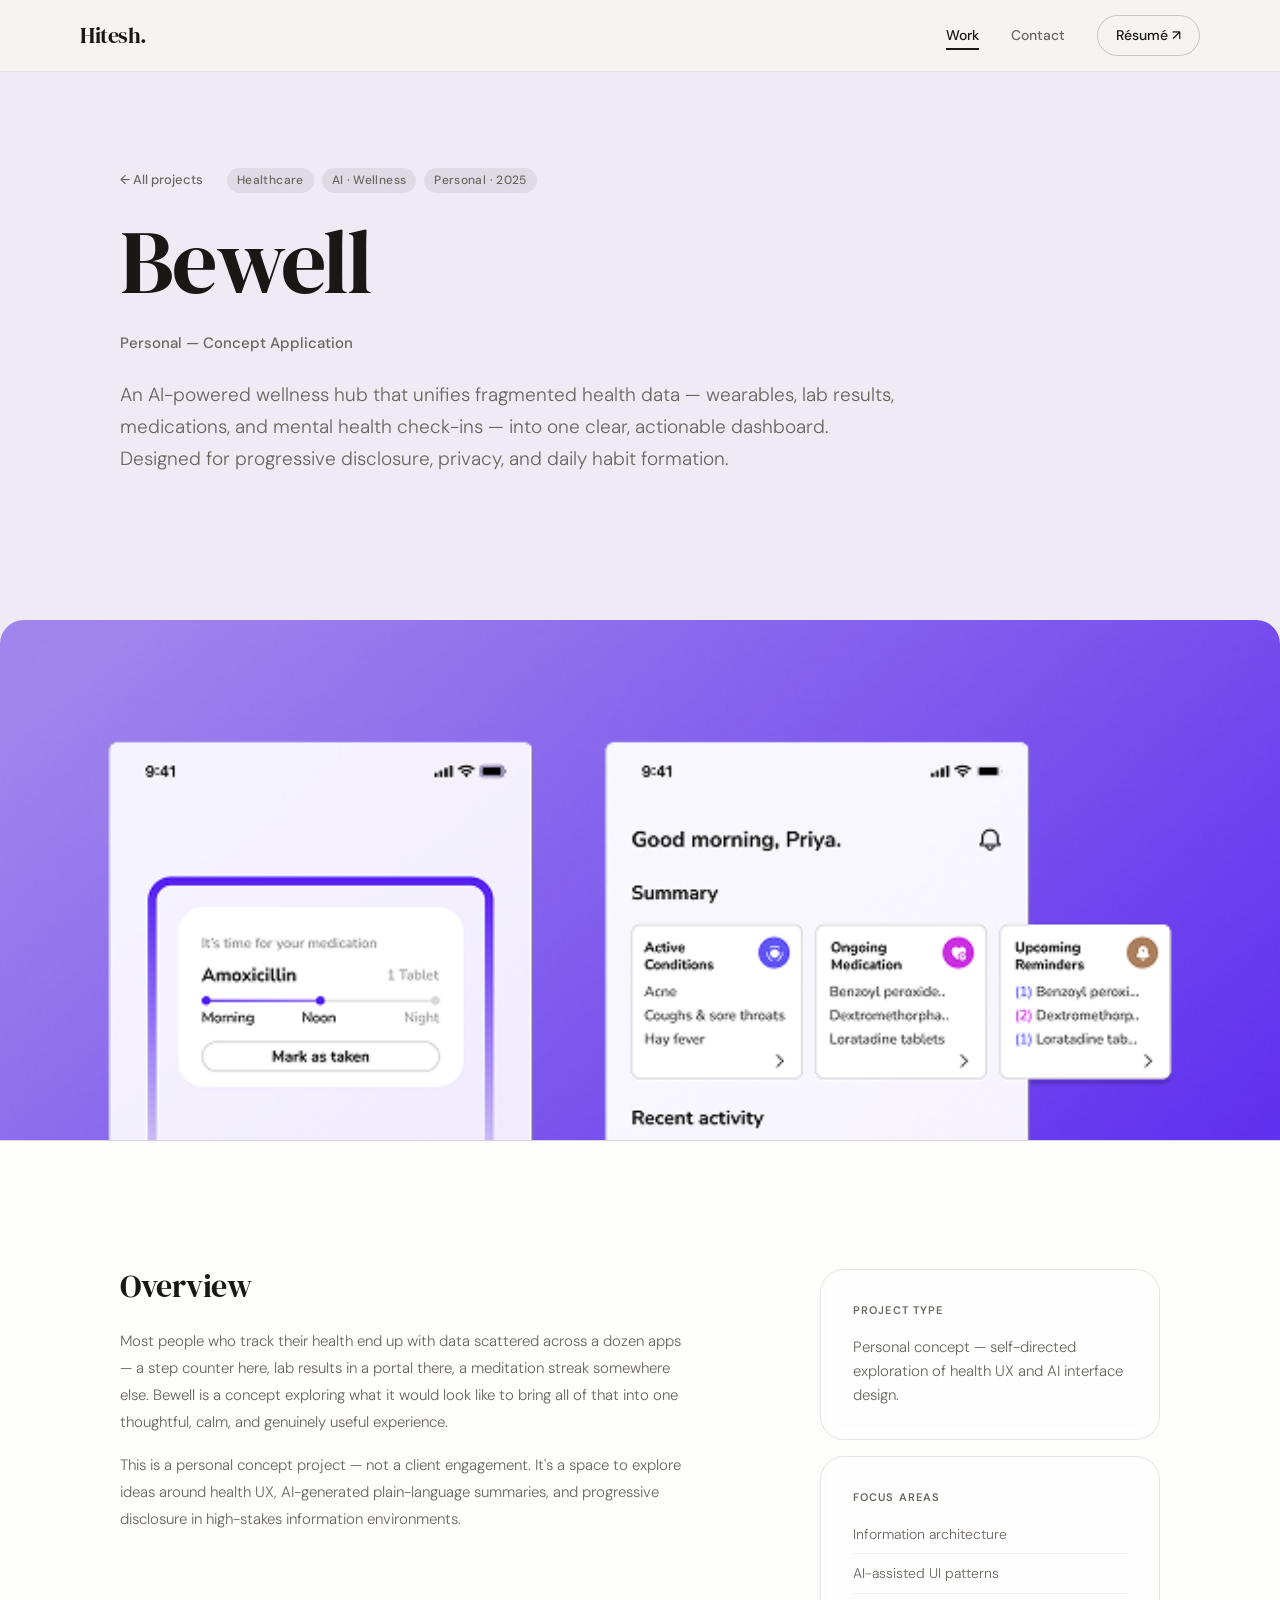
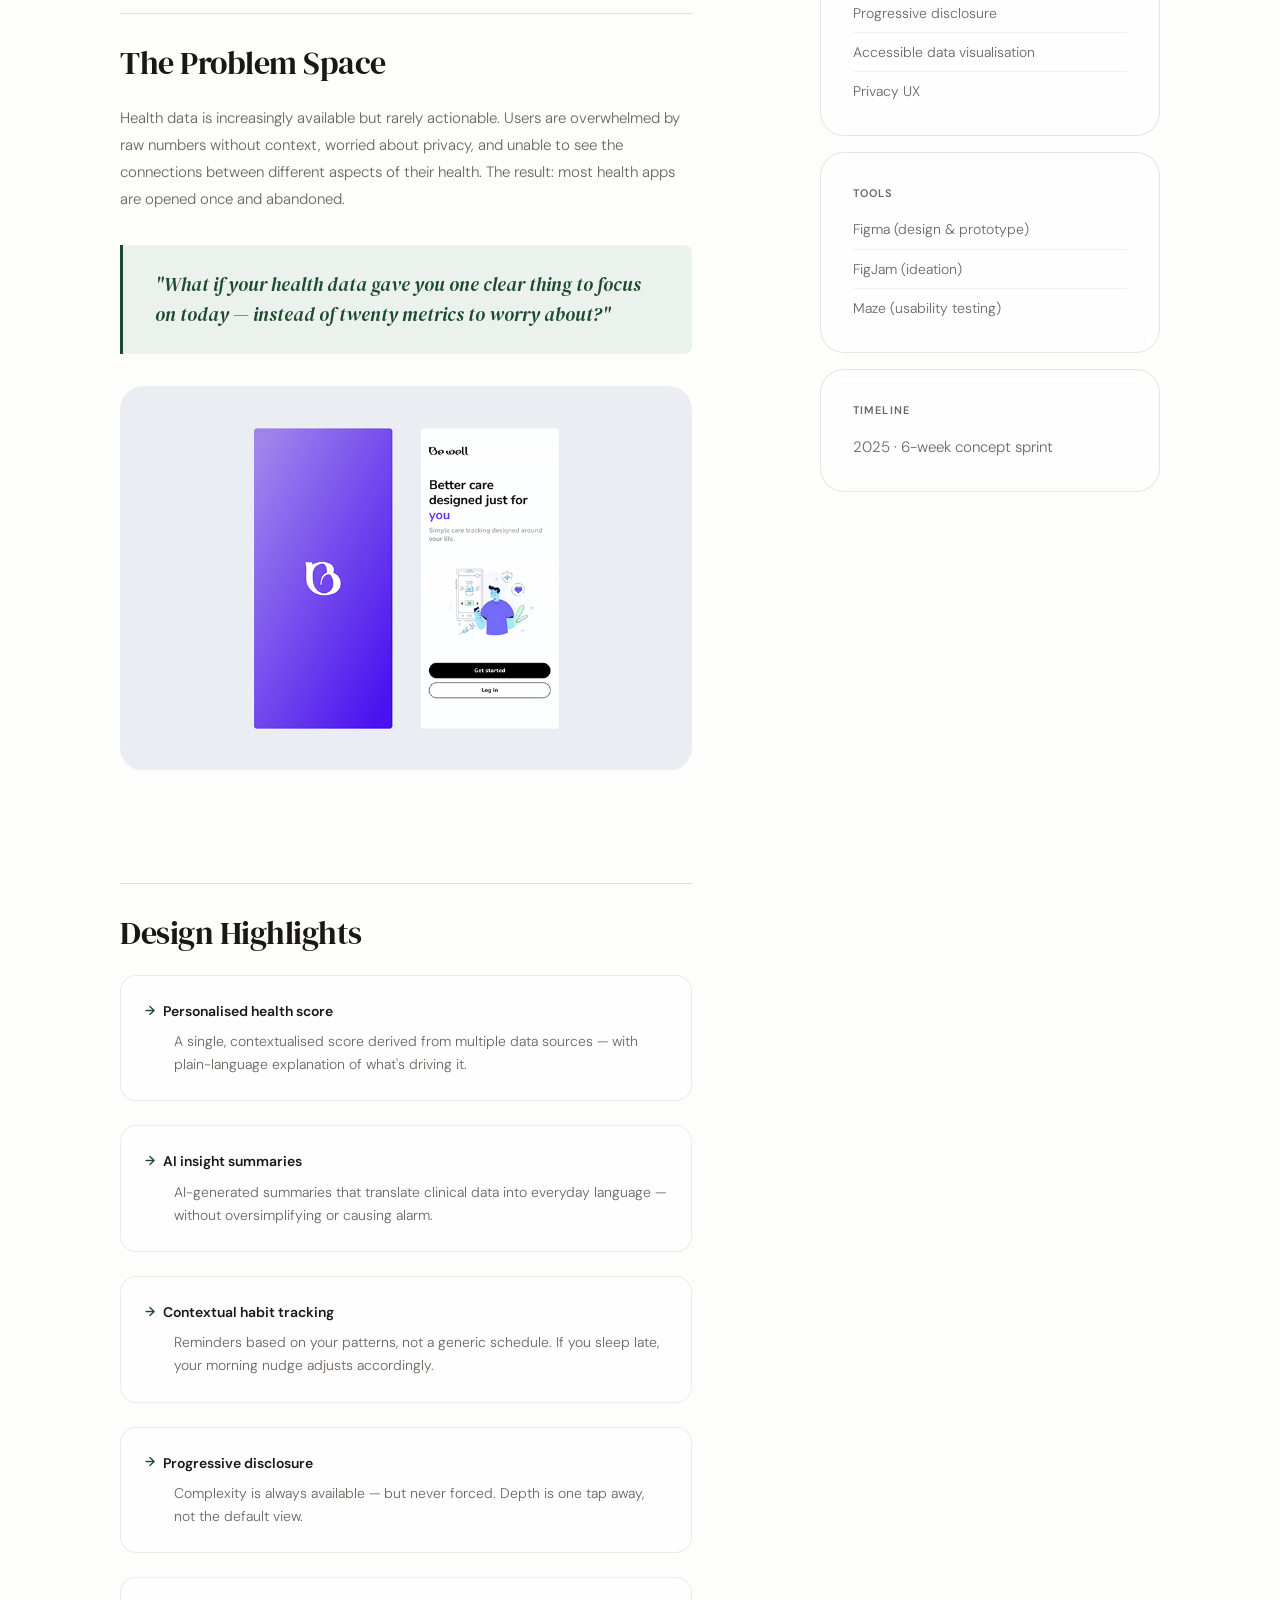
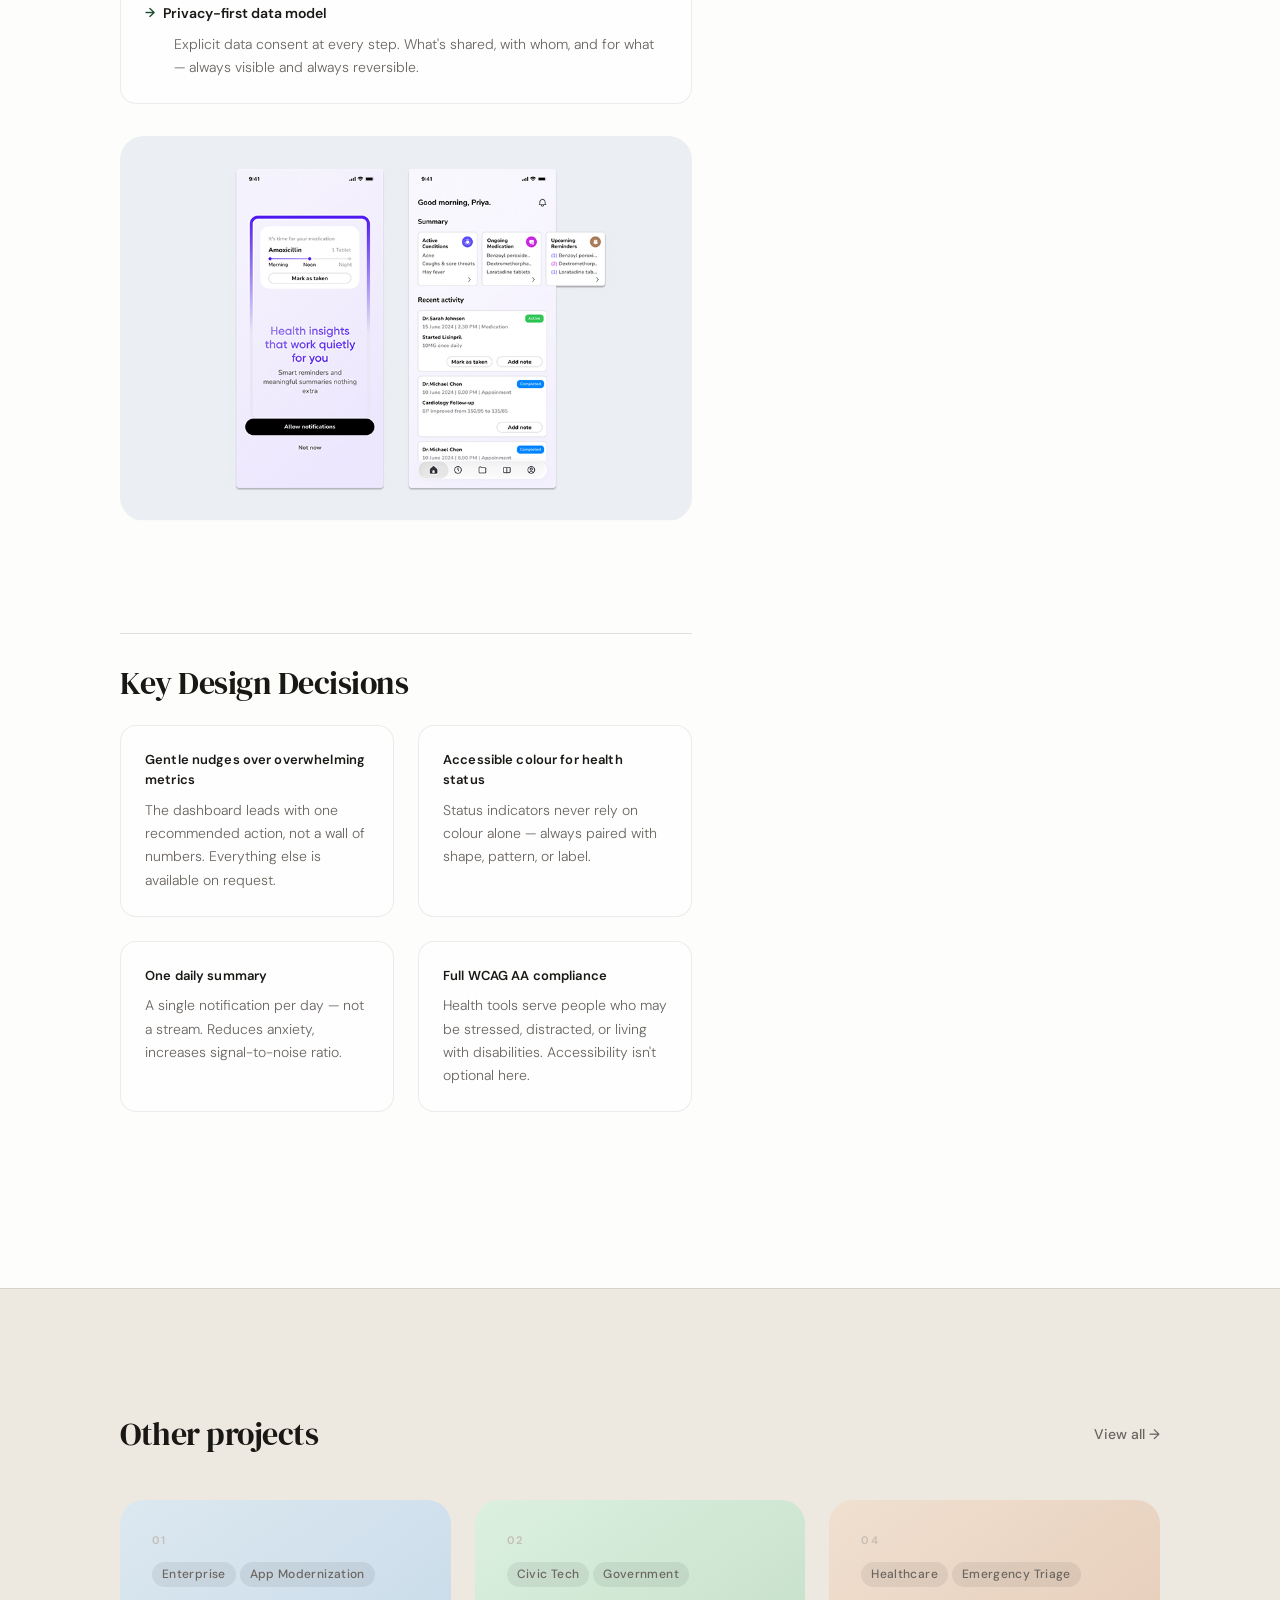
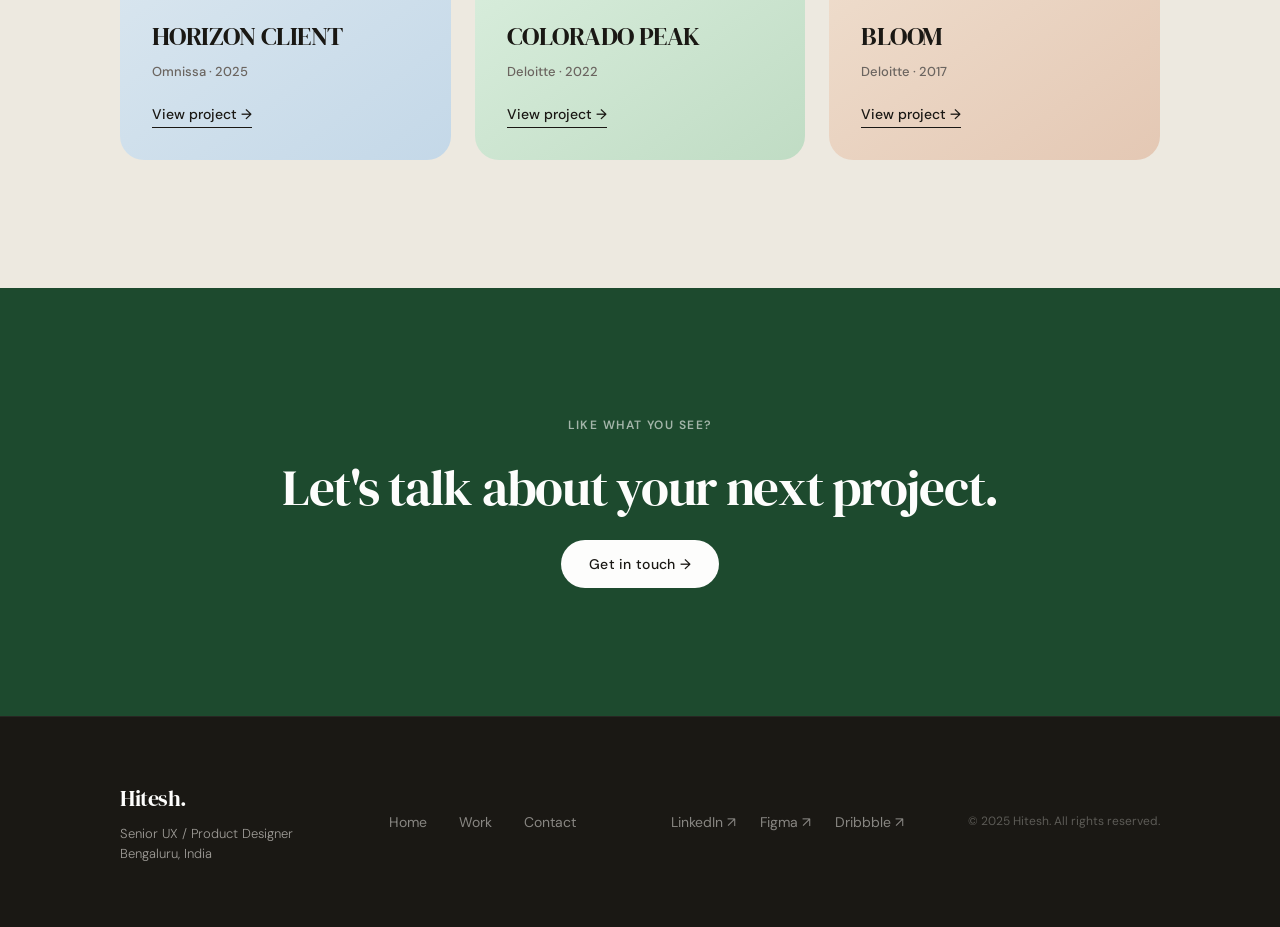
==== commit 581066e3: "Redesign portfolio with top nav layout and new styling Major changes: - Switch from sidebar navigati" ====
--- a/bewell.html
+++ b/bewell.html
@@ -1,103 +1,277 @@
 <!DOCTYPE html>
 <html lang="en">
 <head>
-  <meta charset="UTF-8" /><meta name="viewport" content="width=device-width, initial-scale=1.0" />
+  <meta charset="UTF-8" />
+  <meta name="viewport" content="width=device-width, initial-scale=1.0" />
   <title>Bewell — Hitesh, UX / Product Designer</title>
-  <link rel="preconnect" href="https://fonts.googleapis.com" /><link rel="preconnect" href="https://fonts.gstatic.com" crossorigin />
-  <link href="https://fonts.googleapis.com/css2?family=DM+Mono:ital,wght@0,300;0,400;0,500;1,300&family=DM+Sans:ital,opsz,wght@0,9..40,300;0,9..40,400;0,9..40,500;0,9..40,600;1,9..40,300;1,9..40,400&family=DM+Serif+Display:ital@0;1&display=swap" rel="stylesheet" />
+  <link rel="preconnect" href="https://fonts.googleapis.com" />
+  <link rel="preconnect" href="https://fonts.gstatic.com" crossorigin />
+  <link href="https://fonts.googleapis.com/css2?family=DM+Serif+Display:ital@0;1&family=DM+Sans:ital,opsz,wght@0,9..40,300;0,9..40,400;0,9..40,500;0,9..40,600;1,9..40,300;1,9..40,400&display=swap" rel="stylesheet" />
   <link rel="stylesheet" href="style.css" />
+  <link rel="stylesheet" href="case-study.css" />
 </head>
 <body>
-<div class="layout">
-  <aside class="sidebar" id="sidebar">
-    <a href="index.html"><div class="sidebar-avatar"><img src="./assets/profile.jpeg" alt="Hitesh" /></div></a>
-    <div class="mobile-header">
-      <span style="font-size:0.9375rem;font-weight:500;color:var(--ink);">Hitesh.</span>
-      <button class="nav-toggle" aria-label="Menu" aria-expanded="false" id="navToggle"><span></span><span></span></button>
-    </div>
-    <nav class="sidebar-nav" id="sidebarNav">
-      <a href="index.html" class="sidebar-link">Home</a>
-      <a href="projects.html" class="sidebar-link sidebar-link--active">Work</a>
-      <a href="contact.html" class="sidebar-link">Contact</a>
-      <a href="assets/resume/Hitesh%20resume%202026.pdf" target="_blank" rel="noopener" class="sidebar-link">Résumé ↗</a>
-    </nav>
-    <div class="sidebar-contact" id="sidebarContact">
-      <span class="sidebar-contact-label">Get in touch</span>
-      <div class="avail-row"><span class="dot dot--green"></span><span class="avail-label">Available</span></div>
-      <a href="mailto:hitesh.h2@gmail.com">hitesh.h2@gmail.com</a>
-      <a href="https://www.linkedin.com/in/hitesh-harish/" target="_blank" rel="noopener">LinkedIn ↗</a>
-    </div>
-  </aside>
-
-  <main class="content">
-    <div class="content-inner">
-
-      <a href="projects.html" class="cs-back">← All projects</a>
-
-      <div class="reveal">
-        <div style="display:flex;gap:6px;flex-wrap:wrap;margin-bottom:16px;">
-          <span class="tag">Healthcare</span><span class="tag">AI · Wellness</span><span class="tag tag--green">Personal · 2025</span>
-        </div>
-        <h1 class="page-title">Bewell</h1>
-        <p style="font-size:0.875rem;color:var(--ink-3);margin-bottom:20px;">Personal — Concept Application</p>
-        <p class="page-lead">An AI-powered wellness hub that unifies fragmented health data — wearables, lab results, medications, and mental health check-ins — into one clear, actionable dashboard. Designed for progressive disclosure, privacy, and daily habit formation.</p>
-      </div>
-
-      <img class="cs-hero-image reveal" src="assets/images/projects/bewell.png" alt="Bewell dashboard" />
-
-      <h2 class="cs-h2 reveal">Overview</h2>
-      <div class="cs-prose reveal">
-        <p>Most people who track their health end up with data scattered across a dozen apps — a step counter here, lab results in a portal there, a meditation streak somewhere else. Bewell is a concept exploring what it would look like to bring all of that into one thoughtful, calm, and genuinely useful experience.</p>
-        <p>This is a personal concept project — a space to explore ideas around health UX, AI-generated plain-language summaries, and progressive disclosure in high-stakes information environments.</p>
-      </div>
-
-      <div class="cs-callout reveal">
-        <p>"What if your health data gave you one clear thing to focus on today — instead of twenty metrics to worry about?"</p>
-      </div>
-
-      <img class="cs-image reveal" src="assets/images/projects/bewell0.jpg" alt="Bewell dashboard overview" />
-
-      <h2 class="cs-h2 reveal">Design Highlights</h2>
-      <div class="cs-highlights reveal">
-        <div class="cs-highlight-row"><span class="cs-highlight-arrow">→</span><span class="cs-highlight-text"><strong>Personalised health score</strong> — a single contextualised score with plain-language explanation of what's driving it</span></div>
-        <div class="cs-highlight-row"><span class="cs-highlight-arrow">→</span><span class="cs-highlight-text"><strong>AI insight summaries</strong> — clinical data translated into everyday language without oversimplifying or causing alarm</span></div>
-        <div class="cs-highlight-row"><span class="cs-highlight-arrow">→</span><span class="cs-highlight-text"><strong>Contextual habit tracking</strong> — reminders based on your patterns, not a generic schedule</span></div>
-        <div class="cs-highlight-row"><span class="cs-highlight-arrow">→</span><span class="cs-highlight-text"><strong>Progressive disclosure</strong> — complexity always available, never forced; depth is one tap away</span></div>
-        <div class="cs-highlight-row"><span class="cs-highlight-arrow">→</span><span class="cs-highlight-text"><strong>Privacy-first data model</strong> — explicit consent at every step, always visible and reversible</span></div>
-        <div class="cs-highlight-row"><span class="cs-highlight-arrow">→</span><span class="cs-highlight-text"><strong>WCAG AA compliance</strong> throughout — including accessible colour for health status indicators</span></div>
-      </div>
-
-      <img class="cs-image reveal" src="assets/images/projects/bewell1.jpg" alt="Bewell habit tracker" />
-
-      <div class="cs-meta-grid reveal">
-        <div class="cs-meta-cell"><span class="cs-meta-label">Type</span><span class="cs-meta-value">Personal concept</span></div>
-        <div class="cs-meta-cell"><span class="cs-meta-label">Timeline</span><span class="cs-meta-value">2025 · 6-week sprint</span></div>
-        <div class="cs-meta-cell"><span class="cs-meta-label">Focus</span><span class="cs-meta-value">IA, AI-assisted UI, Progressive disclosure, Privacy UX</span></div>
-        <div class="cs-meta-cell"><span class="cs-meta-label">Tools</span><span class="cs-meta-value">Figma, FigJam, Maze</span></div>
-      </div>
-
-      <div class="cs-other reveal">
-        <p class="cs-other-heading">Other projects</p>
-        <div class="cs-other-list">
-          <a href="horizon.html" class="cs-other-item">
-            <div class="cs-other-item-left"><span class="cs-other-item-name">Horizon Client</span><span class="cs-other-item-client">Omnissa · Enterprise · 2025</span></div>
-            <span class="cs-other-item-arrow">→</span>
-          </a>
-          <a href="colorado.html" class="cs-other-item">
-            <div class="cs-other-item-left"><span class="cs-other-item-name">Colorado Peak</span><span class="cs-other-item-client">Deloitte · Civic Tech · 2022</span></div>
-            <span class="cs-other-item-arrow">→</span>
-          </a>
-          <a href="bloom.html" class="cs-other-item">
-            <div class="cs-other-item-left"><span class="cs-other-item-name">Bloom</span><span class="cs-other-item-client">Deloitte · Healthcare · 2017</span></div>
-            <span class="cs-other-item-arrow">→</span>
-          </a>
-        </div>
-      </div>
-
-    </div>
-    <footer class="site-footer"><div class="site-footer-inner"><p class="footer-copy">© 2025 Hitesh Harish. All rights reserved.</p><div class="footer-links"><a href="https://www.linkedin.com/in/hitesh-harish/" target="_blank" rel="noopener">LinkedIn ↗</a><a href="https://www.figma.com/@hiteshh" target="_blank" rel="noopener">Figma ↗</a></div></div></footer>
+
+  <!-- NAV -->
+  <nav class="nav">
+    <a href="index.html" class="nav-logo">Hitesh.</a>
+    <button class="nav-toggle" aria-label="Menu" aria-expanded="false">
+      <span></span><span></span>
+    </button>
+    <div class="nav-links">
+      <a href="projects.html" class="nav-link nav-link--active">Work</a>
+      <a href="contact.html" class="nav-link">Contact</a>
+      <a href="assets/resume/Hitesh%20resume%202026.pdf" target="_blank" rel="noopener" class="nav-link nav-link--resume">Résumé ↗</a>
+    </div>
+  </nav>
+
+  <!-- CASE STUDY HERO -->
+  <header class="cs-hero cs-hero--bewell">
+    <div class="container">
+      <div class="cs-hero-inner">
+        <div class="cs-hero-meta">
+          <a href="projects.html" class="cs-back-link">← All projects</a>
+          <div class="cs-tags">
+            <span class="tag">Healthcare</span>
+            <span class="tag">AI · Wellness</span>
+            <span class="tag">Personal · 2025</span>
+          </div>
+        </div>
+        <h1 class="cs-hero-title">Bewell</h1>
+        <p class="cs-hero-subtitle">Personal — Concept Application</p>
+        <p class="cs-hero-lead">
+          An AI-powered wellness hub that unifies fragmented health data — wearables, lab results,
+          medications, and mental health check-ins — into one clear, actionable dashboard.
+          Designed for progressive disclosure, privacy, and daily habit formation.
+        </p>
+      </div>
+    </div>
+    <div class="cs-hero-image-wrap">
+      <img src="assets/images/projects/bewell.png" alt="Bewell wellness dashboard" class="cs-hero-image" />
+    </div>
+  </header>
+
+  <!-- MAIN CONTENT -->
+  <main class="cs-main">
+    <div class="container">
+      <div class="cs-layout">
+
+        <!-- LEFT: Body content -->
+        <div class="cs-body">
+
+          <section class="cs-section reveal">
+            <h2 class="cs-section-heading">Overview</h2>
+            <p class="cs-text">
+              Most people who track their health end up with data scattered across a dozen apps —
+              a step counter here, lab results in a portal there, a meditation streak somewhere else.
+              Bewell is a concept exploring what it would look like to bring all of that into
+              one thoughtful, calm, and genuinely useful experience.
+            </p>
+            <p class="cs-text">
+              This is a personal concept project — not a client engagement. It's a space to explore
+              ideas around health UX, AI-generated plain-language summaries, and progressive disclosure
+              in high-stakes information environments.
+            </p>
+          </section>
+
+          <div class="rule"></div>
+
+          <section class="cs-section reveal">
+            <h2 class="cs-section-heading">The Problem Space</h2>
+            <p class="cs-text">
+              Health data is increasingly available but rarely actionable. Users are overwhelmed
+              by raw numbers without context, worried about privacy, and unable to see the connections
+              between different aspects of their health. The result: most health apps are opened
+              once and abandoned.
+            </p>
+            <div class="cs-callout">
+              <p class="cs-callout-text">
+                "What if your health data gave you one clear thing to focus on today —
+                instead of twenty metrics to worry about?"
+              </p>
+            </div>
+            <img class="cs-image" src="assets/images/projects/bewell0.jpg" alt="Bewell dashboard overview" />
+          </section>
+
+          <div class="rule"></div>
+
+          <section class="cs-section reveal">
+            <h2 class="cs-section-heading">Design Highlights</h2>
+            <ul class="cs-highlight-list">
+              <li>
+                <span class="cs-highlight-label">Personalised health score</span>
+                <p class="cs-highlight-desc">A single, contextualised score derived from multiple data sources — with plain-language explanation of what's driving it.</p>
+              </li>
+              <li>
+                <span class="cs-highlight-label">AI insight summaries</span>
+                <p class="cs-highlight-desc">AI-generated summaries that translate clinical data into everyday language — without oversimplifying or causing alarm.</p>
+              </li>
+              <li>
+                <span class="cs-highlight-label">Contextual habit tracking</span>
+                <p class="cs-highlight-desc">Reminders based on your patterns, not a generic schedule. If you sleep late, your morning nudge adjusts accordingly.</p>
+              </li>
+              <li>
+                <span class="cs-highlight-label">Progressive disclosure</span>
+                <p class="cs-highlight-desc">Complexity is always available — but never forced. Depth is one tap away, not the default view.</p>
+              </li>
+              <li>
+                <span class="cs-highlight-label">Privacy-first data model</span>
+                <p class="cs-highlight-desc">Explicit data consent at every step. What's shared, with whom, and for what — always visible and always reversible.</p>
+              </li>
+            </ul>
+            <img class="cs-image" src="assets/images/projects/bewell1.jpg" alt="Bewell habit tracker and insights" />
+          </section>
+
+          <div class="rule"></div>
+
+          <section class="cs-section reveal">
+            <h2 class="cs-section-heading">Key Design Decisions</h2>
+            <div class="cs-role-grid">
+              <div class="cs-role-item">
+                <span class="cs-role-label">Gentle nudges over overwhelming metrics</span>
+                <p class="cs-role-desc">The dashboard leads with one recommended action, not a wall of numbers. Everything else is available on request.</p>
+              </div>
+              <div class="cs-role-item">
+                <span class="cs-role-label">Accessible colour for health status</span>
+                <p class="cs-role-desc">Status indicators never rely on colour alone — always paired with shape, pattern, or label.</p>
+              </div>
+              <div class="cs-role-item">
+                <span class="cs-role-label">One daily summary</span>
+                <p class="cs-role-desc">A single notification per day — not a stream. Reduces anxiety, increases signal-to-noise ratio.</p>
+              </div>
+              <div class="cs-role-item">
+                <span class="cs-role-label">Full WCAG AA compliance</span>
+                <p class="cs-role-desc">Health tools serve people who may be stressed, distracted, or living with disabilities. Accessibility isn't optional here.</p>
+              </div>
+            </div>
+          </section>
+
+        </div>
+
+        <!-- RIGHT: Sidebar -->
+        <aside class="cs-sidebar">
+          <div class="cs-sidebar-card reveal">
+            <h3 class="cs-aside-heading">Project Type</h3>
+            <p class="cs-sidebar-text">Personal concept — self-directed exploration of health UX and AI interface design.</p>
+          </div>
+
+          <div class="cs-sidebar-card reveal">
+            <h3 class="cs-aside-heading">Focus Areas</h3>
+            <ul class="cs-detail-list">
+              <li>Information architecture</li>
+              <li>AI-assisted UI patterns</li>
+              <li>Progressive disclosure</li>
+              <li>Accessible data visualisation</li>
+              <li>Privacy UX</li>
+            </ul>
+          </div>
+
+          <div class="cs-sidebar-card reveal">
+            <h3 class="cs-aside-heading">Tools</h3>
+            <ul class="cs-detail-list">
+              <li>Figma (design & prototype)</li>
+              <li>FigJam (ideation)</li>
+              <li>Maze (usability testing)</li>
+            </ul>
+          </div>
+
+          <div class="cs-sidebar-card reveal">
+            <h3 class="cs-aside-heading">Timeline</h3>
+            <p class="cs-sidebar-text">2025 · 6-week concept sprint</p>
+          </div>
+        </aside>
+
+      </div>
+    </div>
   </main>
-</div>
-<script src="main.js"></script>
+
+  <!-- OTHER PROJECTS -->
+  <section class="cs-other-projects">
+    <div class="container">
+      <div class="cs-other-header">
+        <h2 class="cs-other-title">Other projects</h2>
+        <a href="projects.html" class="text-link">View all →</a>
+      </div>
+      <div class="cs-other-grid">
+
+        <a href="horizon.html" class="cs-other-card cs-other-card--horizon">
+          <div class="cs-other-card-inner">
+            <div class="cs-other-num">01</div>
+            <div class="cs-other-tags">
+              <span class="tag">Enterprise</span>
+              <span class="tag">App Modernization</span>
+            </div>
+            <h3 class="cs-other-name">Horizon Client</h3>
+            <p class="cs-other-client">Omnissa · 2025</p>
+            <span class="cs-other-cta">View project →</span>
+          </div>
+        </a>
+
+        <a href="colorado.html" class="cs-other-card cs-other-card--colorado">
+          <div class="cs-other-card-inner">
+            <div class="cs-other-num">02</div>
+            <div class="cs-other-tags">
+              <span class="tag">Civic Tech</span>
+              <span class="tag">Government</span>
+            </div>
+            <h3 class="cs-other-name">Colorado Peak</h3>
+            <p class="cs-other-client">Deloitte · 2022</p>
+            <span class="cs-other-cta">View project →</span>
+          </div>
+        </a>
+
+        <a href="bloom.html" class="cs-other-card cs-other-card--bloom">
+          <div class="cs-other-card-inner">
+            <div class="cs-other-num">04</div>
+            <div class="cs-other-tags">
+              <span class="tag">Healthcare</span>
+              <span class="tag">Emergency Triage</span>
+            </div>
+            <h3 class="cs-other-name">Bloom</h3>
+            <p class="cs-other-client">Deloitte · 2017</p>
+            <span class="cs-other-cta">View project →</span>
+          </div>
+        </a>
+
+      </div>
+    </div>
+  </section>
+
+  <!-- CTA BAND -->
+  <section class="cta-band">
+    <div class="container">
+      <div class="cta-band-inner">
+        <p class="cta-band-eyebrow">Like what you see?</p>
+        <h2 class="cta-band-headline">Let's talk about your next project.</h2>
+        <a href="contact.html" class="btn btn--invert">Get in touch →</a>
+      </div>
+    </div>
+  </section>
+
+  <!-- FOOTER -->
+  <footer class="footer">
+    <div class="container">
+      <div class="footer-inner">
+        <div class="footer-brand">
+          <a href="index.html" class="nav-logo">Hitesh.</a>
+          <p class="footer-tagline">Senior UX / Product Designer<br/>Bengaluru, India</p>
+        </div>
+        <nav class="footer-nav" aria-label="Footer navigation">
+          <a href="index.html">Home</a>
+          <a href="projects.html">Work</a>
+          <a href="contact.html">Contact</a>
+        </nav>
+        <div class="footer-social">
+          <a href="https://www.linkedin.com/in/hitesh-harish/" target="_blank" rel="noopener">LinkedIn ↗</a>
+          <a href="https://www.figma.com/@hiteshh" target="_blank" rel="noopener">Figma ↗</a>
+          <a href="https://dribbble.com/hiteshdesign" target="_blank" rel="noopener">Dribbble ↗</a>
+        </div>
+        <p class="footer-copy">© 2025 Hitesh. All rights reserved.</p>
+      </div>
+    </div>
+  </footer>
+
+  <script src="main.js"></script>
+  <script src="case-study.js"></script>
 </body>
 </html>
--- a/style.css
+++ b/style.css
@@ -1,951 +1,1397 @@
 /* =========================================================
-   HITESH PORTFOLIO — style.css (v2)
-   Layout inspired by shahi.design:
-   fixed left sidebar nav + narrow centred content column
-   ========================================================= */
-
-/* --- TOKENS --- */
+   HITESH PORTFOLIO — style.css
+   Design system: editorial typographic, warm cream + forest green
+   Breakpoints: 1440px (desktop), 960px (tablet), 480px (mobile)
+   ========================================================= */
+
+/* --- DESIGN TOKENS --- */
 :root {
-  --bg:           #FFFFFF;
-  --ink:          #111110;
-  --ink-2:        #444440;
-  --ink-3:        #888884;
-  --ink-4:        #BBBBB7;
-  --rule:         #E8E8E4;
-  --accent:       #1D4A2E;       /* forest green — Hitesh's signature colour */
-  --accent-light: #EBF2ED;
-  --tag-bg:       #F3F3F0;
-  --tag-ink:      #666662;
-
-  --font-sans:    'DM Sans', system-ui, sans-serif;
-  --font-serif:   'DM Serif Display', Georgia, serif;
-  --font-mono:    'DM Mono', 'Courier New', monospace;
-
-  --sidebar-w:    220px;
-  --content-w:    680px;
-  --content-pad:  40px;
-
-  --ease:         cubic-bezier(0.25, 0.1, 0.25, 1);
-  --ease-out:     cubic-bezier(0, 0, 0.2, 1);
-  --dur:          200ms;
-  --dur-slow:     360ms;
-
-  --r-sm:  4px;
-  --r-md:  8px;
-  --r-lg:  14px;
-  --r-xl:  20px;
-  --r-pill:999px;
-}
-
-/* --- RESET --- */
+  /* Colour palette */
+  --cream:        #FDFDFC;
+  --cream-dark:   #EDE9E0;
+  --ink:          #1A1814;
+  --ink-muted:    #6B6560;
+  --ink-faint:    #C4BEB5;
+  --green:        #1D4A2E;
+  --green-light:  #2A6B41;
+  --green-muted:  #EBF2ED;
+  --rust:         #9B3A1E;
+  --rust-muted:   #F5EAE6;
+  --sand:         #D6C9B4;
+  --white:        #FFFFFF;
+
+  /* Typography */
+  --font-display: 'DM Serif Display', Georgia, serif;
+  --font-body:    'DM Sans', system-ui, sans-serif;
+
+  /* Spacing scale (8-pt grid) */
+  --space-1:   4px;
+  --space-2:   8px;
+  --space-3:   12px;
+  --space-4:   16px;
+  --space-5:   24px;
+  --space-6:   32px;
+  --space-7:   48px;
+  --space-8:   64px;
+  --space-9:   96px;
+  --space-10:  128px;
+  --space-11:  160px;
+
+  /* Layout */
+  --max-w:      1440px;
+  --content-w:  1200px;
+  --gutter:     80px;
+  --nav-h:      72px;
+
+  /* Transitions */
+  --ease:       cubic-bezier(0.25, 0.1, 0.25, 1);
+  --ease-out:   cubic-bezier(0, 0, 0.2, 1);
+  --dur-fast:   150ms;
+  --dur-base:   250ms;
+  --dur-slow:   400ms;
+
+  /* Borders */
+  --radius-sm:  4px;
+  --radius-md:  8px;
+  --radius-lg:  16px;
+  --radius-xl:  24px;
+  --radius-pill: 999px;
+
+  /* Shadows */
+  --shadow-sm:  0 1px 3px rgba(26,24,20,0.08);
+  --shadow-md:  0 4px 16px rgba(26,24,20,0.10);
+  --shadow-lg:  0 12px 40px rgba(26,24,20,0.12);
+}
+
+/* --- RESET & BASE --- */
 *, *::before, *::after { box-sizing: border-box; margin: 0; padding: 0; }
-html { scroll-behavior: smooth; -webkit-text-size-adjust: 100%; }
+
+html {
+  scroll-behavior: smooth;
+  -webkit-text-size-adjust: 100%;
+}
+
 body {
-  background: var(--bg);
+  background: var(--cream);
   color: var(--ink);
-  font-family: var(--font-sans);
-  font-size: 15px;
-  line-height: 1.7;
+  font-family: var(--font-body);
+  font-size: 16px;
+  line-height: 1.6;
   font-weight: 400;
   overflow-x: hidden;
 }
+
 img, svg { display: block; max-width: 100%; }
 a { color: inherit; text-decoration: none; }
 button { cursor: pointer; font: inherit; border: none; background: none; }
-ul, ol { list-style: none; }
-input, textarea { font: inherit; }
-p { max-width: 65ch; }
-
-/* =========================================================
-   PAGE SHELL — sidebar + content column
-   ========================================================= */
-.layout {
-  display: flex;
-  min-height: 100vh;
-}
-
-/* =========================================================
-   SIDEBAR
-   ========================================================= */
-.sidebar {
-  width: var(--sidebar-w);
+ul { list-style: none; }
+input, textarea, select { font: inherit; }
+
+/* --- TYPOGRAPHY SCALE --- */
+.h1, h1 {
+  font-family: var(--font-display);
+  font-size: clamp(2.75rem, 5.5vw, 4.5rem);
+  line-height: 1.06;
+  letter-spacing: -0.02em;
+  font-weight: 400;
+}
+.h2, h2 {
+  font-family: var(--font-display);
+  font-size: clamp(2rem, 3.5vw, 3rem);
+  line-height: 1.1;
+  letter-spacing: -0.015em;
+  font-weight: 400;
+}
+h3 {
+  font-family: var(--font-body);
+  font-size: 0.75rem;
+  font-weight: 600;
+  letter-spacing: 0.1em;
+  text-transform: uppercase;
+  color: var(--ink-muted);
+}
+em { font-family: var(--font-display); font-style: italic; }
+p { max-width: 68ch; }
+
+/* Image placeholder */
+.image-placeholder {
+  width: min(100%, 68ch);
+  aspect-ratio: 1 / 1;
+  background: #f5f5f5;
+  border: 2px dashed #ccc;
+  border-radius: var(--radius-md);
+  margin: var(--space-4) 0;
+}
+
+.project-image {
+  width: 877px;
+  height: 590px;
+  display: block;
+  margin: var(--space-4) 0;
+  border-radius: var(--radius-md);
+  object-fit: cover;
+}
+
+/* --- LAYOUT --- */
+.container {
+  width: 100%;
+  max-width: var(--content-w);
+  margin-inline: auto;
+  padding-inline: var(--gutter);
+}
+
+.section { padding-block: var(--space-10); }
+.rule {
+  width: 100%;
+  height: 1px;
+  background: var(--ink);
+  opacity: 0.12;
+  margin-block: var(--space-6);
+}
+.rule--proj { margin-block: var(--space-5); }
+
+/* --- LABELS --- */
+.label {
+  font-size: 0.75rem;
+  font-weight: 500;
+  letter-spacing: 0.08em;
+  text-transform: uppercase;
+}
+.label--muted { color: var(--ink-muted); }
+
+/* --- DOTS --- */
+.dot {
+  display: inline-block;
+  width: 7px;
+  height: 7px;
+  border-radius: 50%;
   flex-shrink: 0;
+}
+.dot--green {
+  background: #3DAA5C;
+  box-shadow: 0 0 0 3px rgba(61,170,92,0.2);
+  animation: pulse 2.5s infinite;
+}
+@keyframes pulse {
+  0%, 100% { box-shadow: 0 0 0 3px rgba(61,170,92,0.2); }
+  50%       { box-shadow: 0 0 0 6px rgba(61,170,92,0.08); }
+}
+
+/* --- BUTTONS --- */
+.btn {
+  display: inline-flex;
+  align-items: center;
+  gap: var(--space-2);
+  padding: 13px 28px;
+  border-radius: var(--radius-pill);
+  font-size: 0.875rem;
+  font-weight: 500;
+  letter-spacing: 0.02em;
+  transition: all var(--dur-base) var(--ease-out);
+  white-space: nowrap;
+}
+.btn--primary {
+  background: var(--ink);
+  color: var(--cream);
+}
+.btn--primary:hover {
+  background: var(--green);
+  transform: translateY(-1px);
+  box-shadow: var(--shadow-md);
+}
+.btn--ghost {
+  border: 1.5px solid var(--ink);
+  color: var(--ink);
+}
+.btn--ghost:hover {
+  background: var(--ink);
+  color: var(--cream);
+}
+.btn--invert {
+  background: var(--cream);
+  color: var(--ink);
+}
+.btn--invert:hover {
+  background: var(--green-muted);
+  color: var(--green);
+}
+.btn--sm { padding: 10px 22px; font-size: 0.8125rem; }
+.btn--full { width: 100%; justify-content: center; }
+
+/* --- TEXT LINK --- */
+.text-link {
+  font-size: 0.875rem;
+  font-weight: 500;
+  color: var(--ink-muted);
+  display: inline-flex;
+  align-items: center;
+  gap: 4px;
+  transition: color var(--dur-fast) var(--ease);
+}
+.text-link:hover { color: var(--ink); }
+
+/* --- TAGS --- */
+.tag {
+  display: inline-block;
+  padding: 3px 10px;
+  border-radius: var(--radius-pill);
+  background: rgba(26,24,20,0.07);
+  font-size: 0.75rem;
+  font-weight: 500;
+  color: var(--ink-muted);
+  letter-spacing: 0.03em;
+}
+
+/* =========================================================
+   NAV
+   ========================================================= */
+.nav {
   position: fixed;
   top: 0;
   left: 0;
-  height: 100vh;
-  display: flex;
+  right: 0;
+  z-index: 100;
+  height: var(--nav-h);
+  display: flex;
+  align-items: center;
+  justify-content: space-between;
+  padding-inline: var(--gutter);
+  background: rgba(246, 244, 239, 0.88);
+  backdrop-filter: blur(12px);
+  -webkit-backdrop-filter: blur(12px);
+  border-bottom: 1px solid rgba(26,24,20,0.08);
+  transition: background var(--dur-base) var(--ease);
+}
+.nav.scrolled {
+  background: rgba(246, 244, 239, 0.96);
+  box-shadow: var(--shadow-sm);
+}
+
+.nav-logo {
+  font-family: var(--font-display);
+  font-size: 1.375rem;
+  color: var(--ink);
+  letter-spacing: -0.02em;
+  transition: color var(--dur-fast) var(--ease);
+}
+.nav-logo:hover { color: var(--green); }
+
+.nav-links {
+  display: flex;
+  align-items: center;
+  gap: var(--space-6);
+}
+
+.nav-link {
+  font-size: 0.875rem;
+  font-weight: 500;
+  color: var(--ink-muted);
+  transition: color var(--dur-fast) var(--ease);
+  position: relative;
+}
+.nav-link::after {
+  content: '';
+  position: absolute;
+  bottom: -3px;
+  left: 0;
+  width: 0;
+  height: 1.5px;
+  background: var(--ink);
+  transition: width var(--dur-base) var(--ease-out);
+}
+.nav-link:hover { color: var(--ink); }
+.nav-link:hover::after { width: 100%; }
+.nav-link--active { color: var(--ink); }
+.nav-link--active::after { width: 100%; }
+
+.nav-link--resume {
+  padding: 8px 18px;
+  border-radius: var(--radius-pill);
+  border: 1.5px solid rgba(26,24,20,0.2);
+  color: var(--ink);
+  transition: all var(--dur-base) var(--ease-out);
+}
+.nav-link--resume:hover {
+  background: var(--ink);
+  color: var(--cream);
+  border-color: var(--ink);
+}
+.nav-link--resume::after { display: none; }
+
+/* Hamburger */
+.nav-toggle {
+  display: none;
   flex-direction: column;
-  padding: 32px 24px 28px;
-  border-right: 1px solid var(--rule);
-  background: var(--bg);
-  z-index: 100;
-  overflow-y: auto;
-}
-
-/* Avatar */
-.sidebar-avatar {
-  width: 44px;
-  height: 44px;
-  border-radius: 50%;
+  gap: 5px;
+  width: 32px;
+  padding: 4px;
+}
+.nav-toggle span {
+  display: block;
+  height: 1.5px;
+  background: var(--ink);
+  border-radius: 2px;
+  transition: all var(--dur-base) var(--ease);
+  transform-origin: center;
+}
+.nav-toggle[aria-expanded="true"] span:nth-child(1) {
+  transform: translateY(6.5px) rotate(45deg);
+}
+.nav-toggle[aria-expanded="true"] span:nth-child(2) {
+  transform: translateY(-6.5px) rotate(-45deg);
+}
+
+/* =========================================================
+   HERO
+   ========================================================= */
+.hero {
+  padding-top: calc(var(--nav-h) + var(--space-9));
+  padding-bottom: var(--space-10);
+}
+.hero-inner { padding-inline: var(--gutter); max-width: var(--content-w); margin-inline: auto; }
+.profile-card {
+  display: flex;
+  align-items: center;
+  gap: 16px;
+  margin-bottom: 24px;
+}
+
+.profile-image {
+  width: 124px;
+  height: 124px;
+  border-radius: 12px;
   overflow: hidden;
-  margin-bottom: 28px;
+  background: #f2f2f2;
   flex-shrink: 0;
-  border: 1.5px solid var(--rule);
-}
-.sidebar-avatar img {
+}
+
+.profile-image img {
   width: 100%;
   height: 100%;
   object-fit: cover;
 }
 
-/* Nav links */
-.sidebar-nav {
+.profile-text h3 {
+  margin: 0;
+  font-size: 1.125rem;
+  font-weight: 600;
+}
+
+.profile-text p {
+  margin: 4px 0 0;
+  font-size: 0.95rem;
+  color: #666;
+}
+.hero-top {
+  display: flex;
+  align-items: center;
+  justify-content: space-between;
+  margin-bottom: var(--space-5);
+}
+.hero-availability {
+  display: flex;
+  align-items: center;
+  gap: var(--space-2);
+}
+
+.hero-headline {
+  font-family: var(--font-display);
+  font-size: clamp(3.5rem, 7.5vw, 7rem);
+  line-height: 1.0;
+  letter-spacing: -0.03em;
+  font-weight: 400;
+  margin-block: var(--space-5);
+}
+
+.hero-bottom {
+  display: grid;
+  grid-template-columns: 1fr auto auto;
+  gap: var(--space-8);
+  align-items: start;
+  padding-top: var(--space-5);
+}
+
+.hero-bio {
+  font-size: 1.0625rem;
+  font-weight: 300;
+  line-height: 1.7;
+  color: var(--ink-muted);
+  max-width: 44ch;
+}
+
+.hero-stats {
+  display: flex;
+  gap: var(--space-7);
+  align-items: start;
+}
+.stat { display: flex; flex-direction: column; gap: 4px; }
+.stat-num {
+  font-family: var(--font-display);
+  font-size: 2.5rem;
+  line-height: 1;
+  letter-spacing: -0.03em;
+  color: var(--ink);
+}
+.stat-num sup { font-size: 1.25rem; vertical-align: super; }
+.stat-label {
+  font-size: 0.75rem;
+  color: var(--ink-muted);
+  line-height: 1.4;
+  max-width: 14ch;
+}
+
+.hero-ctas {
+  display: flex;
+  flex-direction: column;
+  gap: var(--space-3);
+  align-items: flex-end;
+}
+
+/* =========================================================
+   MARQUEE
+   ========================================================= */
+.marquee-wrapper {
+  overflow: hidden;
+  background: var(--ink);
+  color: var(--cream);
+  padding-block: var(--space-4);
+  border-block: 1px solid rgba(255,255,255,0.06);
+}
+.marquee-track {
+  display: flex;
+  gap: var(--space-5);
+  align-items: center;
+  white-space: nowrap;
+  animation: marquee 28s linear infinite;
+  width: max-content;
+}
+.marquee-track span {
+  font-size: 0.8125rem;
+  font-weight: 500;
+  letter-spacing: 0.05em;
+  text-transform: uppercase;
+  opacity: 0.7;
+}
+.marquee-track .sep { opacity: 0.3; }
+
+@keyframes marquee {
+  from { transform: translateX(0); }
+  to   { transform: translateX(-50%); }
+}
+.marquee-wrapper:hover .marquee-track { animation-play-state: paused; }
+
+/* =========================================================
+   WORK SECTION (homepage)
+   ========================================================= */
+.work-section { padding-top: var(--space-10); }
+
+.section-header {
+  display: flex;
+  align-items: center;
+  justify-content: space-between;
+  padding-bottom: var(--space-6);
+  border-bottom: 1px solid rgba(26,24,20,0.12);
+  margin-bottom: 0;
+}
+.section-label-group {
+  display: flex;
+  align-items: center;
+  gap: var(--space-4);
+}
+.section-num {
+  font-size: 0.6875rem;
+  font-weight: 600;
+  letter-spacing: 0.12em;
+  color: var(--ink-faint);
+}
+
+/* Project rows */
+.project-row {
+  border-bottom: 1px solid rgba(26,24,20,0.10);
+  padding-block: var(--space-9);
+  position: relative;
+  overflow: hidden;
+  transition: background var(--dur-base) var(--ease);
+}
+.project-row:hover { background: var(--cream-dark); }
+
+.project-row-inner {
+  display: grid;
+  grid-template-columns: 120px 1fr auto;
+  gap: var(--space-8);
+  align-items: start;
+}
+.project-row-inner--reverse {
+  grid-template-columns: 120px auto 1fr;
+}
+.project-row-inner--reverse .project-content { order: 3; }
+.project-row-inner--reverse .project-visual { order: 2; }
+
+.project-meta { display: flex; flex-direction: column; gap: var(--space-4); }
+.project-num {
+  font-size: 0.6875rem;
+  font-weight: 600;
+  letter-spacing: 0.12em;
+  color: var(--ink-faint);
+}
+.project-tags { display: flex; flex-wrap: wrap; gap: var(--space-2); }
+
+.project-content { max-width: 540px; }
+.project-title {
+  font-family: var(--font-display);
+  font-size: clamp(2rem, 3vw, 2.75rem);
+  line-height: 1.08;
+  letter-spacing: -0.02em;
+  margin-bottom: var(--space-2);
+}
+.project-client {
+  font-size: 0.8125rem;
+  color: var(--ink-muted);
+  margin-bottom: var(--space-4);
+  font-weight: 500;
+}
+.project-desc {
+  font-size: 0.9375rem;
+  line-height: 1.7;
+  color: var(--ink-muted);
+  font-weight: 300;
+  margin-bottom: var(--space-5);
+  max-width: 52ch;
+}
+
+.project-impact {
+  display: flex;
+  gap: var(--space-6);
+  margin-bottom: var(--space-6);
+  padding: var(--space-5);
+  background: rgba(26,24,20,0.04);
+  border-radius: var(--radius-lg);
+}
+.impact-item {
   display: flex;
   flex-direction: column;
   gap: 2px;
+}
+.impact-item strong {
+  font-family: var(--font-display);
+  font-size: 1.5rem;
+  line-height: 1;
+  color: var(--green);
+  letter-spacing: -0.02em;
+}
+.impact-item span {
+  font-size: 0.75rem;
+  color: var(--ink-muted);
+  line-height: 1.4;
+  max-width: 16ch;
+}
+
+.project-role-list {
+  display: flex;
+  flex-wrap: wrap;
+  gap: var(--space-2);
+  margin-bottom: var(--space-6);
+}
+.role-item {
+  font-size: 0.8125rem;
+  color: var(--ink-muted);
+  padding: 4px 12px;
+  border: 1px solid rgba(26,24,20,0.16);
+  border-radius: var(--radius-pill);
+}
+
+.project-link {
+  display: inline-flex;
+  align-items: center;
+  gap: 6px;
+  font-size: 0.875rem;
+  font-weight: 500;
+  color: var(--ink);
+  border-bottom: 1.5px solid var(--ink);
+  padding-bottom: 2px;
+  transition: all var(--dur-base) var(--ease-out);
+}
+.project-link span { transition: transform var(--dur-base) var(--ease-out); }
+.project-link:hover { color: var(--green); border-color: var(--green); }
+.project-link:hover span { transform: translate(3px, -2px); }
+
+/* Visual placeholder panels */
+.project-visual {
+  width: 384px;
+  height: 360px;
+  border-radius: var(--radius-xl);
+  flex-shrink: 0;
+  position: relative;
+  overflow: hidden;
+}
+
+/* Project images */
+
+.project-visual--horizon {
+  background-image: url("assets/images/projects/horizon.png");
+  background-size: cover;
+  background-position: center;
+}
+
+.project-visual--colorado {
+  background-image: url("assets/images/projects/colorado.png");
+  background-size: cover;
+  background-position: center;
+}
+
+/* Project card images */
+.project-card--bewell {
+  background-image: url("assets/images/projects/bewell.png");
+  background-size: cover;
+  background-position: center;
+}
+
+.project-card--bloom {
+  background-image: url("assets/images/projects/bloom.png");
+  background-size: cover;
+  background-position: center;
+}
+
+.visual-card {
+  position: absolute;
+  inset: 20px;
+  background: white;
+  border-radius: var(--radius-lg);
+  box-shadow: var(--shadow-lg);
+  padding: 20px;
+  display: flex;
+  flex-direction: column;
+  gap: 14px;
+}
+.visual-screen {
+  background: #F0F4F8;
+  border-radius: var(--radius-md);
+  padding: 12px;
+  display: flex;
+  flex-direction: column;
+  gap: 8px;
   flex: 1;
 }
-
-.sidebar-link {
+.visual-screen--offset {
+  position: absolute;
+  right: -16px;
+  bottom: -16px;
+  width: 60%;
+  background: white;
+  box-shadow: var(--shadow-md);
+  border-radius: var(--radius-md);
+  padding: 12px;
+  display: flex;
+  flex-direction: column;
+  gap: 6px;
+}
+
+.screen-bar { height: 8px; background: var(--sand); border-radius: 4px; width: 40%; }
+.screen-line { height: 6px; background: rgba(26,24,20,0.10); border-radius: 3px; }
+.screen-line--short { width: 55%; }
+.screen-line--mid { width: 75%; }
+.screen-block { height: 32px; background: rgba(26,24,20,0.06); border-radius: var(--radius-sm); }
+.screen-block--wide { width: 85%; }
+
+/* Map visual */
+.visual-map {
+  position: absolute;
+  inset: 0;
+  padding: 20px;
+  display: flex;
+  flex-direction: column;
+  justify-content: center;
+  align-items: center;
+  gap: 10px;
+}
+.map-pin {
+  width: 12px;
+  height: 12px;
+  background: var(--ink);
+  border-radius: 50% 50% 50% 0;
+  transform: rotate(-45deg);
+  position: absolute;
+}
+.map-pin--1 { top: 40%; left: 30%; }
+.map-pin--2 { top: 25%; left: 60%; background: var(--green); }
+.map-pin--3 { top: 60%; left: 50%; }
+.map-line {
+  position: absolute;
+  top: 30%;
+  left: 28%;
+  width: 35%;
+  height: 1.5px;
+  background: rgba(26,24,20,0.2);
+  transform: rotate(5deg);
+}
+.map-card {
+  position: absolute;
+  bottom: 20px;
+  right: 20px;
+  background: white;
+  border-radius: var(--radius-md);
+  padding: 12px;
+  width: 48%;
+  box-shadow: var(--shadow-md);
+  display: flex;
+  flex-direction: column;
+  gap: 6px;
+}
+.map-card-line { height: 6px; background: rgba(26,24,20,0.12); border-radius: 3px; }
+.map-card-line--short { width: 60%; }
+
+/* Project grid (cards) */
+.project-grid {
+  display: grid;
+  grid-template-columns: 1fr 1fr;
+  gap: var(--space-5);
+  margin-top: var(--space-5);
+}
+.project-card {
+  border-radius: var(--radius-xl);
+  overflow: hidden;
+  transition: transform var(--dur-base) var(--ease-out), box-shadow var(--dur-base) var(--ease-out);
+}
+.project-card:hover {
+  transform: translateY(-4px);
+  box-shadow: var(--shadow-lg);
+}
+.project-card--bewell {
+  background: linear-gradient(145deg, #E8E0F0 0%, #D4C8E8 100%);
+}
+.project-card--bloom {
+  background: linear-gradient(145deg, #F0E0D0 0%, #E4C8B4 100%);
+}
+.project-card-inner {
+  padding: var(--space-7) var(--space-6);
+  display: flex;
+  flex-direction: column;
+  gap: var(--space-3);
+  min-height: 340px;
+}
+.project-card-meta {
+  display: flex;
+  justify-content: space-between;
+  align-items: flex-start;
+  margin-bottom: var(--space-2);
+}
+.project-card-title {
+  font-family: var(--font-display);
+  font-size: 2rem;
+  line-height: 1.08;
+  letter-spacing: -0.02em;
+  font-weight: 400;
+}
+.project-card-client {
+  font-size: 0.8125rem;
+  color: var(--ink-muted);
+  font-weight: 500;
+}
+.project-card-desc {
+  font-size: 0.9rem;
+  line-height: 1.65;
+  color: var(--ink-muted);
+  font-weight: 300;
+  max-width: 44ch;
+  margin-bottom: auto;
+}
+
+/* =========================================================
+   ABOUT SECTION
+   ========================================================= */
+.about-section { background: var(--ink); color: var(--cream); }
+.about-section .rule { background: var(--cream); opacity: 0.12; }
+
+.about-inner {
+  display: grid;
+  grid-template-columns: 1fr 1fr;
+  gap: var(--space-10);
+  align-items: start;
+}
+
+.about-left { display: flex; flex-direction: column; gap: var(--space-5); }
+.about-left .section-num { color: rgba(246,244,239,0.35); }
+.about-left .section-label { color: rgba(246,244,239,0.5); }
+.about-headline {
+  font-family: var(--font-display);
+  font-size: clamp(1.75rem, 3vw, 2.5rem);
+  line-height: 1.15;
+  letter-spacing: -0.02em;
+  color: var(--cream);
+  font-weight: 400;
+}
+
+.about-right { display: flex; flex-direction: column; gap: var(--space-5); }
+.about-body {
+  font-size: 0.9375rem;
+  line-height: 1.75;
+  color: rgba(246,244,239,0.65);
+  font-weight: 300;
+  max-width: 52ch;
+}
+
+.skills-grid {
+  display: grid;
+  grid-template-columns: 1fr 1fr;
+  gap: var(--space-3);
+  margin-block: var(--space-3);
+}
+.skill-item {
+  display: flex;
+  align-items: center;
+  gap: var(--space-3);
+  padding: var(--space-4);
+  border: 1px solid rgba(246,244,239,0.12);
+  border-radius: var(--radius-md);
+  transition: border-color var(--dur-base) var(--ease);
+}
+.skill-item:hover { border-color: rgba(246,244,239,0.3); }
+.skill-num { font-size: 0.625rem; font-weight: 600; letter-spacing: 0.1em; color: rgba(246,244,239,0.3); }
+.skill-name { font-size: 0.875rem; font-weight: 400; color: rgba(246,244,239,0.8); }
+
+/* =========================================================
+   CTA BAND
+   ========================================================= */
+.cta-band {
+  background: var(--green);
+  color: var(--cream);
+  padding-block: var(--space-10);
+}
+.cta-band-inner {
+  display: flex;
+  flex-direction: column;
+  align-items: center;
+  text-align: center;
+  gap: var(--space-5);
+}
+.cta-band-eyebrow {
+  font-size: 0.75rem;
+  font-weight: 600;
+  letter-spacing: 0.12em;
+  text-transform: uppercase;
+  opacity: 0.6;
+  max-width: 100%;
+}
+.cta-band-headline {
+  font-family: var(--font-display);
+  font-size: clamp(2rem, 4vw, 3.25rem);
+  letter-spacing: -0.025em;
+  line-height: 1.1;
+  color: var(--cream);
+  max-width: 100%;
+}
+
+/* =========================================================
+   PAGE HEADER (projects & contact)
+   ========================================================= */
+.page-header {
+  padding-top: calc(var(--nav-h) + var(--space-9));
+  padding-bottom: var(--space-9);
+  border-bottom: 1px solid rgba(26,24,20,0.10);
+}
+.page-header-inner {
+  display: flex;
+  flex-direction: column;
+  gap: var(--space-5);
+}
+.page-header-meta {
+  display: flex;
+  align-items: center;
+  gap: var(--space-5);
+}
+.page-headline {
+  font-family: var(--font-display);
+  font-size: clamp(3rem, 6vw, 5.5rem);
+  line-height: 1.05;
+  letter-spacing: -0.025em;
+  font-weight: 400;
+  max-width: 100%;
+}
+.page-subheadline {
+  font-size: 1.0625rem;
+  line-height: 1.7;
+  color: var(--ink-muted);
+  font-weight: 300;
+  max-width: 58ch;
+}
+
+/* =========================================================
+   PROJECTS PAGE SECTIONS
+   ========================================================= */
+.proj-section {
+  padding-block: var(--space-10);
+  border-bottom: 1px solid rgba(26,24,20,0.10);
+}
+.proj-section--01 { background: var(--cream); }
+.proj-section--02 { background: #F6F4EF; }
+.proj-section--03 { background: var(--green-muted); }
+.proj-section--04 { background: #F5EDE8; }
+
+.proj-header {
+  display: flex;
+  align-items: center;
+  gap: var(--space-5);
+  margin-bottom: var(--space-7);
+}
+.proj-index {
+  font-size: 0.6875rem;
+  font-weight: 600;
+  letter-spacing: 0.12em;
+  color: var(--ink-faint);
+  flex-shrink: 0;
+}
+
+.proj-body {
+  display: grid;
+  grid-template-columns: 70% 30%;
+  gap: var(--space-10);
+  align-items: start;
+}
+
+.proj-title {
+  font-family: var(--font-display);
+  font-size: clamp(2.25rem, 4vw, 3.5rem);
+  line-height: 1.05;
+  letter-spacing: -0.025em;
+  font-weight: 400;
+  margin-bottom: var(--space-2);
+}
+.proj-client {
+  font-size: 0.875rem;
+  font-weight: 500;
+  color: var(--ink-muted);
+}
+.proj-lead {
+  font-size: 1.0625rem;
+  line-height: 1.7;
+  color: var(--ink-muted);
+  font-weight: 300;
+  margin-bottom: var(--space-7);
+  max-width: 62ch;
+}
+.proj-section-block { margin-bottom: var(--space-6); }
+.proj-sub-heading {
+  margin-bottom: var(--space-3);
+}
+.proj-text {
+  font-size: 0.9375rem;
+  line-height: 1.75;
+  color: var(--ink-muted);
+  font-weight: 300;
+  max-width: 62ch;
+}
+
+.proj-aside { display: flex; flex-direction: column; gap: var(--space-5); }
+
+.proj-impact-card, .proj-role-card, .proj-tools-card {
+  padding: var(--space-6);
+  border: 1px solid rgba(26,24,20,0.10);
+  border-radius: var(--radius-xl);
+  background: rgba(255,255,255,0.6);
+  backdrop-filter: blur(8px);
+}
+.proj-aside-heading {
+  margin-bottom: var(--space-4);
+}
+
+.impact-list { display: flex; flex-direction: column; gap: var(--space-5); }
+.impact-row { display: flex; flex-direction: column; gap: 2px; }
+.impact-num {
+  font-family: var(--font-display);
+  font-size: 1.75rem;
+  line-height: 1;
+  letter-spacing: -0.02em;
+  color: var(--green);
+}
+.impact-desc {
+  font-size: 0.8125rem;
+  line-height: 1.5;
+  color: var(--ink-muted);
+  font-weight: 300;
+}
+
+.role-list { display: flex; flex-direction: column; gap: var(--space-3); }
+.role-list li {
+  font-size: 0.875rem;
+  color: var(--ink-muted);
+  padding-bottom: var(--space-3);
+  border-bottom: 1px solid rgba(26,24,20,0.08);
+  font-weight: 300;
+}
+.role-list li:last-child { border-bottom: none; padding-bottom: 0; }
+
+.proj-nda-note {
+  font-size: 0.8125rem;
+  color: var(--ink-faint);
+  line-height: 1.5;
+  max-width: 100%;
+}
+
+.highlight-list {
+  list-style: none;
+  display: flex;
+  flex-direction: column;
+  gap: var(--space-3);
+}
+.highlight-list li {
+  font-size: 0.9375rem;
+  line-height: 1.6;
+  color: var(--ink-muted);
+  padding-left: var(--space-5);
+  position: relative;
+  font-weight: 300;
+}
+.highlight-list li::before {
+  content: '→';
+  position: absolute;
+  left: 0;
+  color: var(--green);
+  font-size: 0.875rem;
+}
+
+/* =========================================================
+   CASE STUDY IMAGE FIX (projects.html)
+   ========================================================= */
+
+/* Base image styling */
+.project-image {
+  width: 100%;
+  max-width: 100%;
+  height: auto;
   display: block;
+
+  /* Visual polish */
+  margin-block: var(--space-6);
+  border-radius: var(--radius-xl);
+
+  /* Prevent oversized rendering */
+  object-fit: contain;
+}
+
+/* Optional visual containment for large screens */
+.proj-info .project-image {
+  max-width: 960px;
+}
+
+/* Center images inside content column */
+.proj-info {
+  display: flex;
+  flex-direction: column;
+}
+
+/* =========================================================
+   CONTACT PAGE
+   ========================================================= */
+.contact-section { padding-top: var(--space-9); }
+
+.contact-inner {
+  display: grid;
+  grid-template-columns: 1fr 1fr;
+  gap: var(--space-10);
+  align-items: start;
+}
+
+.contact-info { display: flex; flex-direction: column; gap: var(--space-6); }
+
+.contact-detail-block { display: flex; flex-direction: column; gap: var(--space-1); }
+.contact-detail-label {
+  font-size: 0.6875rem;
+  font-weight: 600;
+  letter-spacing: 0.10em;
+  text-transform: uppercase;
+  color: var(--ink-muted);
+}
+.contact-detail-value {
+  font-size: 1.0625rem;
+  font-weight: 400;
+  color: var(--ink);
+}
+.contact-link {
+  transition: color var(--dur-fast) var(--ease);
+  text-decoration: underline;
+  text-underline-offset: 3px;
+  text-decoration-color: transparent;
+}
+.contact-link:hover {
+  color: var(--green);
+  text-decoration-color: var(--green);
+}
+
+.availability-heading {
+  margin-bottom: var(--space-4);
+}
+.availability-list { display: flex; flex-direction: column; gap: var(--space-3); }
+.availability-list li {
+  display: flex;
+  align-items: center;
+  gap: var(--space-3);
+  font-size: 0.9375rem;
+  color: var(--ink-muted);
+}
+.availability-list li svg { color: var(--green); flex-shrink: 0; }
+
+.availability-badge {
+  display: flex;
+  align-items: center;
+  gap: var(--space-2);
+}
+
+.contact-elsewhere { display: flex; flex-direction: column; gap: var(--space-4); }
+.elsewhere-links { display: flex; flex-wrap: wrap; gap: var(--space-3); }
+.elsewhere-link {
   font-size: 0.875rem;
-  font-weight: 400;
-  color: var(--ink-3);
-  padding: 5px 8px;
-  border-radius: var(--r-sm);
-  transition: color var(--dur) var(--ease), background var(--dur) var(--ease);
-  line-height: 1.4;
-}
-.sidebar-link:hover {
-  color: var(--ink);
-  background: var(--tag-bg);
-}
-.sidebar-link--active {
-  color: var(--ink);
   font-weight: 500;
-}
-
-/* Contact block at bottom of sidebar */
-.sidebar-contact {
-  margin-top: auto;
-  padding-top: 24px;
-  border-top: 1px solid var(--rule);
-  display: flex;
-  flex-direction: column;
-  gap: 4px;
-}
-.sidebar-contact-label {
-  font-size: 0.6875rem;
+  color: var(--ink-muted);
+  padding: 8px 16px;
+  border: 1px solid rgba(26,24,20,0.14);
+  border-radius: var(--radius-pill);
+  transition: all var(--dur-base) var(--ease-out);
+}
+.elsewhere-link:hover {
+  background: var(--ink);
+  color: var(--cream);
+  border-color: var(--ink);
+}
+
+/* Contact form */
+.contact-form-wrapper {
+  padding: var(--space-7);
+  background: var(--ink);
+  border-radius: var(--radius-xl);
+}
+
+.contact-form { display: flex; flex-direction: column; gap: var(--space-5); }
+
+.form-group { display: flex; flex-direction: column; gap: var(--space-2); }
+
+.form-label {
+  font-size: 0.75rem;
   font-weight: 600;
   letter-spacing: 0.08em;
   text-transform: uppercase;
-  color: var(--ink-4);
-  margin-bottom: 6px;
-}
-.sidebar-contact a {
-  font-size: 0.8125rem;
-  color: var(--ink-3);
-  transition: color var(--dur) var(--ease);
-  display: flex;
-  align-items: center;
-  gap: 4px;
-}
-.sidebar-contact a:hover { color: var(--accent); }
-
-/* Availability dot */
-.avail-row {
-  display: flex;
-  align-items: center;
-  gap: 6px;
-  margin-bottom: 12px;
-}
-.dot {
-  width: 6px;
-  height: 6px;
-  border-radius: 50%;
-  flex-shrink: 0;
-}
-.dot--green {
-  background: #3DAA5C;
-  box-shadow: 0 0 0 2px rgba(61,170,92,0.2);
-  animation: pulse 2.5s infinite;
-}
-@keyframes pulse {
-  0%,100% { box-shadow: 0 0 0 2px rgba(61,170,92,0.2); }
-  50%      { box-shadow: 0 0 0 5px rgba(61,170,92,0.07); }
-}
-.avail-label {
-  font-size: 0.75rem;
-  color: var(--ink-3);
-}
-
-/* Mobile nav toggle — hidden on desktop */
-.mobile-header { display: none; }
-.nav-toggle { display: none; }
-
-/* =========================================================
-   CONTENT COLUMN
-   ========================================================= */
-.content {
-  margin-left: var(--sidebar-w);
-  flex: 1;
-  min-width: 0;
-}
-
-.content-inner {
-  max-width: var(--content-w);
-  padding: 64px var(--content-pad);
-}
-
-/* =========================================================
-   TYPOGRAPHY
-   ========================================================= */
-.page-title {
-  font-family: var(--font-serif);
-  font-size: clamp(2rem, 4vw, 2.75rem);
-  line-height: 1.08;
-  letter-spacing: -0.02em;
-  font-weight: 400;
-  color: var(--ink);
-  margin-bottom: 20px;
-}
-.page-lead {
-  font-size: 1rem;
-  line-height: 1.75;
-  color: var(--ink-2);
-  font-weight: 300;
-  max-width: 58ch;
-  margin-bottom: 40px;
-}
-
-h2 {
-  font-family: var(--font-serif);
-  font-size: 1.375rem;
-  line-height: 1.2;
-  letter-spacing: -0.01em;
-  font-weight: 400;
-  color: var(--ink);
-  margin-bottom: 12px;
-}
-h3 {
-  font-size: 0.6875rem;
-  font-weight: 600;
-  letter-spacing: 0.1em;
-  text-transform: uppercase;
-  color: var(--ink-4);
-}
-
-em { font-family: var(--font-serif); font-style: italic; }
-
-/* Section label */
-.section-label {
-  font-size: 0.6875rem;
-  font-weight: 600;
-  letter-spacing: 0.1em;
-  text-transform: uppercase;
-  color: var(--ink-4);
-  margin-bottom: 24px;
-  display: block;
-}
-
-/* =========================================================
-   DIVIDER
-   ========================================================= */
-.rule {
-  width: 100%;
-  height: 1px;
-  background: var(--rule);
-  margin-block: 48px;
-}
-.rule--sm { margin-block: 24px; }
-
-/* =========================================================
-   TAGS / LABELS
-   ========================================================= */
-.tag {
-  display: inline-block;
-  padding: 2px 9px;
-  border-radius: var(--r-pill);
-  background: var(--tag-bg);
-  font-size: 0.6875rem;
-  font-weight: 500;
-  color: var(--tag-ink);
-  letter-spacing: 0.03em;
-}
-.tag--green {
-  background: var(--accent-light);
-  color: var(--accent);
-}
-
-/* =========================================================
-   BUTTONS
-   ========================================================= */
-.btn {
-  display: inline-flex;
-  align-items: center;
-  gap: 6px;
-  padding: 10px 20px;
-  border-radius: var(--r-pill);
-  font-size: 0.875rem;
-  font-weight: 500;
-  transition: all var(--dur) var(--ease-out);
-  white-space: nowrap;
-}
-.btn--primary {
-  background: var(--ink);
-  color: var(--bg);
-}
-.btn--primary:hover { background: var(--accent); }
-.btn--ghost {
-  border: 1px solid var(--rule);
-  color: var(--ink-2);
-}
-.btn--ghost:hover { border-color: var(--ink-3); color: var(--ink); }
-
-/* =========================================================
-   HOME PAGE — HERO / INTRO
-   ========================================================= */
-.home-intro {
-  padding-top: 64px;
-}
-
-.home-name {
-  font-family: var(--font-serif);
-  font-size: clamp(2rem, 4vw, 2.75rem);
-  line-height: 1.08;
-  letter-spacing: -0.02em;
-  font-weight: 400;
-  margin-bottom: 8px;
-}
-
-.home-role {
-  font-size: 0.875rem;
-  color: var(--ink-3);
-  margin-bottom: 32px;
-}
-
-.home-body {
-  font-size: 1rem;
-  line-height: 1.8;
-  color: var(--ink-2);
-  font-weight: 300;
-  margin-bottom: 16px;
-  max-width: 58ch;
-}
-
-/* Inline footnote superscripts */
-.fn {
-  font-size: 0.6875rem;
-  vertical-align: super;
-  color: var(--accent);
-  font-weight: 500;
-  cursor: default;
-  margin-left: 1px;
-}
-
-/* Stats row */
-.home-stats {
-  display: flex;
-  gap: 32px;
-  flex-wrap: wrap;
-  margin-top: 40px;
-  padding-top: 32px;
-  border-top: 1px solid var(--rule);
-}
-.home-stat { display: flex; flex-direction: column; gap: 2px; }
-.home-stat-num {
-  font-family: var(--font-serif);
-  font-size: 1.75rem;
-  line-height: 1;
-  letter-spacing: -0.02em;
-  color: var(--ink);
-}
-.home-stat-num sup { font-size: 0.875rem; vertical-align: super; }
-.home-stat-label {
-  font-size: 0.75rem;
-  color: var(--ink-3);
-  line-height: 1.4;
-}
-
-/* CTAs */
-.home-ctas {
-  display: flex;
-  gap: 10px;
-  flex-wrap: wrap;
-  margin-top: 32px;
-}
-
-/* =========================================================
-   PROJECT LIST (projects.html)
-   ========================================================= */
-.project-list {
-  display: flex;
-  flex-direction: column;
-}
-
-.project-item {
-  display: block;
-  padding-block: 32px;
-  border-bottom: 1px solid var(--rule);
-  text-decoration: none;
-  color: inherit;
-  transition: background var(--dur) var(--ease);
-  border-radius: var(--r-md);
-  margin-inline: -12px;
-  padding-inline: 12px;
-}
-.project-item:hover { background: var(--tag-bg); }
-
-.project-item-top {
-  display: flex;
-  align-items: center;
-  justify-content: space-between;
-  margin-bottom: 12px;
-}
-.project-item-tags { display: flex; gap: 6px; flex-wrap: wrap; }
-.project-item-year {
-  font-size: 0.75rem;
-  font-family: var(--font-mono);
-  color: var(--ink-4);
-  white-space: nowrap;
-}
-
-.project-item-title {
-  font-family: var(--font-serif);
-  font-size: 1.375rem;
-  line-height: 1.15;
-  letter-spacing: -0.01em;
-  font-weight: 400;
-  margin-bottom: 6px;
-  transition: color var(--dur) var(--ease);
-}
-.project-item:hover .project-item-title { color: var(--accent); }
-
-.project-item-client {
-  font-size: 0.8125rem;
-  color: var(--ink-3);
-  margin-bottom: 10px;
-}
-
-.project-item-desc {
-  font-size: 0.9rem;
-  line-height: 1.65;
-  color: var(--ink-3);
-  font-weight: 300;
-  max-width: 54ch;
-  margin-bottom: 16px;
-}
-
-.project-item-image {
-  width: 100%;
-  aspect-ratio: 16 / 7;
-  object-fit: cover;
-  border-radius: var(--r-lg);
-  margin-top: 20px;
-  display: block;
-}
-/* fallback colour bands when image missing */
-.project-item--horizon  .project-item-image-wrap { background: #DCE8F0; }
-.project-item--colorado .project-item-image-wrap { background: #DCF0E0; }
-.project-item--bewell   .project-item-image-wrap { background: #E8E0F0; }
-.project-item--bloom    .project-item-image-wrap { background: #F0E0D0; }
-
-.project-item-image-wrap {
-  width: 100%;
-  aspect-ratio: 16 / 7;
-  border-radius: var(--r-lg);
-  margin-top: 20px;
-  overflow: hidden;
-}
-.project-item-image-wrap img {
-  width: 100%;
-  height: 100%;
-  object-fit: cover;
-  transition: transform var(--dur-slow) var(--ease-out);
-}
-.project-item:hover .project-item-image-wrap img { transform: scale(1.02); }
-
-.project-item-cta {
-  font-size: 0.8125rem;
-  font-weight: 500;
-  color: var(--accent);
-  display: inline-flex;
-  align-items: center;
-  gap: 4px;
-}
-
-/* =========================================================
-   HOME — SELECTED WORK (compact list)
-   ========================================================= */
-.home-work-item {
-  display: flex;
-  align-items: baseline;
-  justify-content: space-between;
-  padding-block: 16px;
-  border-bottom: 1px solid var(--rule);
-  gap: 16px;
-  text-decoration: none;
-  color: inherit;
-  transition: color var(--dur) var(--ease);
-}
-.home-work-item:hover { color: var(--accent); }
-.home-work-title {
-  font-size: 0.9375rem;
-  font-weight: 400;
-}
-.home-work-meta {
-  font-size: 0.75rem;
-  font-family: var(--font-mono);
-  color: var(--ink-4);
-  white-space: nowrap;
-  flex-shrink: 0;
-}
-
-/* =========================================================
-   CASE STUDY PAGE
-   ========================================================= */
-.cs-back {
-  display: inline-flex;
-  align-items: center;
-  gap: 6px;
-  font-size: 0.8125rem;
-  color: var(--ink-3);
-  margin-bottom: 40px;
-  transition: color var(--dur) var(--ease);
-}
-.cs-back:hover { color: var(--ink); }
-
-.cs-hero-image {
-  width: 100%;
-  aspect-ratio: 16 / 8;
-  object-fit: cover;
-  border-radius: var(--r-xl);
-  margin-block: 40px;
-  display: block;
-}
-
-/* Impact band */
-.cs-impact-band {
-  display: flex;
-  gap: 0;
-  border: 1px solid var(--rule);
-  border-radius: var(--r-lg);
-  overflow: hidden;
-  margin-block: 40px;
-}
-.cs-impact-item {
-  flex: 1;
-  padding: 20px;
-  border-right: 1px solid var(--rule);
-  display: flex;
-  flex-direction: column;
-  gap: 4px;
-}
-.cs-impact-item:last-child { border-right: none; }
-.cs-impact-num {
-  font-family: var(--font-serif);
-  font-size: 1.5rem;
-  line-height: 1;
-  letter-spacing: -0.02em;
-  color: var(--accent);
-}
-.cs-impact-label {
-  font-size: 0.75rem;
-  color: var(--ink-3);
-  line-height: 1.4;
-}
-
-/* Body prose */
-.cs-prose {
-  display: flex;
-  flex-direction: column;
-  gap: 20px;
-}
-.cs-prose p {
-  font-size: 0.9375rem;
-  line-height: 1.8;
-  color: var(--ink-2);
-  font-weight: 300;
-}
-
-/* Callout */
-.cs-callout {
-  border-left: 2px solid var(--accent);
-  padding: 16px 20px;
-  background: var(--accent-light);
-  border-radius: 0 var(--r-md) var(--r-md) 0;
-  margin-block: 8px;
-}
-.cs-callout p {
-  font-family: var(--font-serif);
-  font-style: italic;
-  font-size: 1.0625rem;
-  line-height: 1.6;
-  color: var(--accent);
-  max-width: 100%;
-}
-
-/* Role / detail grid */
-.cs-meta-grid {
-  display: grid;
-  grid-template-columns: 1fr 1fr;
-  gap: 1px;
-  background: var(--rule);
-  border: 1px solid var(--rule);
-  border-radius: var(--r-lg);
-  overflow: hidden;
-  margin-block: 32px;
-}
-.cs-meta-cell {
-  background: var(--bg);
-  padding: 16px 20px;
-  display: flex;
-  flex-direction: column;
-  gap: 4px;
-}
-.cs-meta-label {
-  font-size: 0.6875rem;
-  font-weight: 600;
-  letter-spacing: 0.08em;
-  text-transform: uppercase;
-  color: var(--ink-4);
-}
-.cs-meta-value {
-  font-size: 0.875rem;
-  color: var(--ink-2);
-  line-height: 1.5;
-}
-
-/* Section heading inside case study */
-.cs-h2 {
-  font-family: var(--font-serif);
-  font-size: 1.25rem;
-  line-height: 1.2;
-  letter-spacing: -0.01em;
-  font-weight: 400;
-  color: var(--ink);
-  margin-bottom: 12px;
-  margin-top: 48px;
-}
-.cs-h2:first-child { margin-top: 0; }
-
-/* Section images */
-.cs-image {
-  width: 100%;
-  border-radius: var(--r-xl);
-  display: block;
-  margin-block: 24px;
-}
-
-/* NDA note */
-.cs-nda {
-  display: flex;
-  align-items: flex-start;
-  gap: 10px;
-  padding: 14px 18px;
-  background: var(--tag-bg);
-  border-radius: var(--r-lg);
-  font-size: 0.875rem;
-  color: var(--ink-3);
-  margin-top: 8px;
-}
-.cs-nda svg { flex-shrink: 0; margin-top: 2px; color: var(--ink-4); }
-.cs-nda p { max-width: 100%; }
-.cs-nda a { color: var(--accent); text-decoration: underline; text-underline-offset: 2px; }
-
-/* Highlight list */
-.cs-highlights {
-  display: flex;
-  flex-direction: column;
-  gap: 0;
-  border: 1px solid var(--rule);
-  border-radius: var(--r-lg);
-  overflow: hidden;
-  margin-block: 24px;
-}
-.cs-highlight-row {
-  padding: 16px 20px;
-  border-bottom: 1px solid var(--rule);
-  display: flex;
-  gap: 16px;
-  align-items: baseline;
-}
-.cs-highlight-row:last-child { border-bottom: none; }
-.cs-highlight-arrow { color: var(--accent); font-size: 0.8125rem; flex-shrink: 0; }
-.cs-highlight-text {
-  font-size: 0.9rem;
-  color: var(--ink-2);
-  line-height: 1.6;
-  font-weight: 300;
-}
-
-/* =========================================================
-   OTHER PROJECTS RAIL (bottom of case study)
-   ========================================================= */
-.cs-other {
-  margin-top: 80px;
-  padding-top: 40px;
-  border-top: 1px solid var(--rule);
-}
-.cs-other-heading {
-  font-size: 0.6875rem;
-  font-weight: 600;
-  letter-spacing: 0.1em;
-  text-transform: uppercase;
-  color: var(--ink-4);
-  margin-bottom: 20px;
-}
-.cs-other-list {
-  display: flex;
-  flex-direction: column;
-  gap: 0;
-}
-.cs-other-item {
-  display: flex;
-  align-items: center;
-  justify-content: space-between;
-  padding-block: 14px;
-  border-bottom: 1px solid var(--rule);
-  text-decoration: none;
-  color: inherit;
-  gap: 16px;
-  transition: color var(--dur) var(--ease);
-}
-.cs-other-item:hover { color: var(--accent); }
-.cs-other-item-left { display: flex; flex-direction: column; gap: 3px; }
-.cs-other-item-name {
-  font-family: var(--font-serif);
-  font-size: 1rem;
-  font-weight: 400;
-  letter-spacing: -0.01em;
-}
-.cs-other-item-client {
-  font-size: 0.75rem;
-  font-family: var(--font-mono);
-  color: var(--ink-4);
-}
-.cs-other-item-arrow { font-size: 0.875rem; color: var(--ink-4); flex-shrink: 0; }
-.cs-other-item:hover .cs-other-item-arrow { color: var(--accent); }
-
-/* =========================================================
-   CONTACT PAGE
-   ========================================================= */
-.contact-detail { display: flex; flex-direction: column; gap: 4px; margin-bottom: 28px; }
-.contact-detail-label {
-  font-size: 0.6875rem;
-  font-weight: 600;
-  letter-spacing: 0.08em;
-  text-transform: uppercase;
-  color: var(--ink-4);
-}
-.contact-detail-value {
-  font-size: 1rem;
-  color: var(--ink);
-}
-.contact-link {
-  color: var(--ink);
-  text-decoration: underline;
-  text-underline-offset: 3px;
-  text-decoration-color: var(--rule);
-  transition: text-decoration-color var(--dur) var(--ease), color var(--dur) var(--ease);
-}
-.contact-link:hover { color: var(--accent); text-decoration-color: var(--accent); }
-
-.avail-list {
-  display: flex;
-  flex-direction: column;
-  gap: 0;
-  border: 1px solid var(--rule);
-  border-radius: var(--r-lg);
-  overflow: hidden;
-  margin-top: 32px;
-}
-.avail-list-item {
-  display: flex;
-  align-items: center;
-  gap: 10px;
-  padding: 13px 18px;
-  border-bottom: 1px solid var(--rule);
-  font-size: 0.9rem;
-  color: var(--ink-2);
-}
-.avail-list-item:last-child { border-bottom: none; }
-.avail-check { color: var(--accent); font-size: 0.875rem; }
-
-/* Contact form */
-.contact-form { display: flex; flex-direction: column; gap: 20px; margin-top: 40px; }
-.form-group { display: flex; flex-direction: column; gap: 6px; }
-.form-label {
-  font-size: 0.75rem;
-  font-weight: 600;
-  letter-spacing: 0.06em;
-  text-transform: uppercase;
-  color: var(--ink-3);
-}
+  color: rgba(246,244,239,0.5);
+}
+
 .form-input {
-  background: var(--tag-bg);
-  border: 1px solid var(--rule);
-  border-radius: var(--r-md);
-  padding: 11px 14px;
-  color: var(--ink);
+  background: rgba(246,244,239,0.07);
+  border: 1.5px solid rgba(246,244,239,0.12);
+  border-radius: var(--radius-md);
+  padding: 13px 16px;
+  color: var(--cream);
   font-size: 0.9375rem;
   font-weight: 300;
+  transition: border-color var(--dur-fast) var(--ease), background var(--dur-fast) var(--ease);
   width: 100%;
-  transition: border-color var(--dur) var(--ease), background var(--dur) var(--ease);
-}
-.form-input::placeholder { color: var(--ink-4); }
+}
+.form-input::placeholder { color: rgba(246,244,239,0.25); }
+.form-input:hover { border-color: rgba(246,244,239,0.25); }
 .form-input:focus {
   outline: none;
-  border-color: var(--ink-3);
-  background: var(--bg);
-}
-.form-input.error { border-color: #C84B31; }
-.form-textarea { resize: vertical; min-height: 130px; line-height: 1.6; }
-.form-error { font-size: 0.75rem; color: #C84B31; min-height: 1rem; }
-.form-note { font-size: 0.75rem; color: var(--ink-4); margin-top: 4px; }
+  border-color: rgba(246,244,239,0.5);
+  background: rgba(246,244,239,0.10);
+}
+.form-input.error { border-color: #E05C3A; }
+
+.form-textarea { resize: vertical; min-height: 140px; line-height: 1.6; }
+
+.form-error {
+  font-size: 0.75rem;
+  color: #E05C3A;
+  min-height: 1rem;
+}
+
+.form-footer {
+  display: flex;
+  flex-direction: column;
+  gap: var(--space-3);
+}
+.form-note {
+  font-size: 0.75rem;
+  color: rgba(246,244,239,0.35);
+  text-align: center;
+  max-width: 100%;
+}
+
 .form-success {
   display: flex;
   align-items: center;
-  gap: 10px;
-  padding: 14px 18px;
-  background: var(--accent-light);
-  border: 1px solid rgba(29,74,46,0.2);
-  border-radius: var(--r-md);
-  color: var(--accent);
-  font-size: 0.9rem;
+  gap: var(--space-3);
+  padding: var(--space-5);
+  background: rgba(61,170,92,0.12);
+  border: 1px solid rgba(61,170,92,0.3);
+  border-radius: var(--radius-md);
+  color: #3DAA5C;
+  font-size: 0.9375rem;
 }
 .form-success p { max-width: 100%; }
 
 /* =========================================================
-   FOOTER (inside content column, simple)
-   ========================================================= */
-.site-footer {
-  max-width: var(--content-w);
-  padding: 48px var(--content-pad) 64px;
-  border-top: 1px solid var(--rule);
-  margin-top: 80px;
-}
-.site-footer-inner {
-  display: flex;
-  align-items: center;
-  justify-content: space-between;
-  flex-wrap: wrap;
-  gap: 16px;
-}
+   FOOTER
+   ========================================================= */
+.footer {
+  background: var(--ink);
+  color: rgba(246,244,239,0.6);
+  padding-block: var(--space-8);
+  border-top: 1px solid rgba(255,255,255,0.06);
+}
+.footer-inner {
+  display: grid;
+  grid-template-columns: auto 1fr auto auto;
+  gap: var(--space-8);
+  align-items: center;
+}
+.footer .nav-logo { color: var(--cream); }
+.footer .nav-logo:hover { color: rgba(246,244,239,0.6); }
+.footer-brand { display: flex; flex-direction: column; gap: var(--space-2); }
+.footer-tagline {
+  font-size: 0.8125rem;
+  line-height: 1.5;
+  font-weight: 300;
+  max-width: 100%;
+}
+
+.footer-nav {
+  display: flex;
+  gap: var(--space-6);
+  justify-content: center;
+}
+.footer-nav a {
+  font-size: 0.875rem;
+  color: rgba(246,244,239,0.5);
+  transition: color var(--dur-fast) var(--ease);
+}
+.footer-nav a:hover { color: var(--cream); }
+
+.footer-social {
+  display: flex;
+  gap: var(--space-5);
+}
+.footer-social a {
+  font-size: 0.875rem;
+  color: rgba(246,244,239,0.5);
+  transition: color var(--dur-fast) var(--ease);
+}
+.footer-social a:hover { color: var(--cream); }
+
 .footer-copy {
-  font-size: 0.8125rem;
-  color: var(--ink-4);
-}
-.footer-links {
-  display: flex;
-  gap: 20px;
-}
-.footer-links a {
-  font-size: 0.8125rem;
-  color: var(--ink-3);
-  transition: color var(--dur) var(--ease);
-}
-.footer-links a:hover { color: var(--ink); }
-
-/* =========================================================
-   SCROLL REVEAL
+  font-size: 0.75rem;
+  color: rgba(246,244,239,0.3);
+  max-width: 100%;
+}
+
+/* =========================================================
+   ANIMATIONS (scroll-reveal)
    ========================================================= */
 .reveal {
   opacity: 0;
-  transform: translateY(16px);
+  transform: translateY(24px);
   transition: opacity var(--dur-slow) var(--ease-out), transform var(--dur-slow) var(--ease-out);
 }
-.reveal.visible { opacity: 1; transform: none; }
-
-/* =========================================================
-   RESPONSIVE — collapse sidebar at 860px
-   ========================================================= */
-@media (max-width: 860px) {
-  .sidebar {
+.reveal.visible {
+  opacity: 1;
+  transform: translateY(0);
+}
+
+/* =========================================================
+   TABLET — 960px
+   ========================================================= */
+@media (max-width: 960px) {
+  :root {
+    --gutter: 40px;
+    --nav-h: 64px;
+  }
+
+  /* Nav */
+  .nav-toggle { display: flex; }
+  .nav-links {
     position: fixed;
-    top: 0;
+    top: var(--nav-h);
     left: 0;
     right: 0;
-    height: auto;
+    background: rgba(246,244,239,0.97);
+    backdrop-filter: blur(16px);
+    flex-direction: column;
+    align-items: flex-start;
+    gap: 0;
+    padding: var(--space-5) var(--gutter) var(--space-7);
+    border-bottom: 1px solid rgba(26,24,20,0.08);
+    transform: translateY(-100%);
+    opacity: 0;
+    pointer-events: none;
+    transition: transform var(--dur-base) var(--ease-out), opacity var(--dur-base) var(--ease-out);
+  }
+  .nav-links.open {
+    transform: translateY(0);
+    opacity: 1;
+    pointer-events: auto;
+  }
+  .nav-link, .nav-link--resume {
     width: 100%;
-    flex-direction: row;
-    align-items: center;
-    justify-content: space-between;
-    padding: 14px 20px;
+    padding: var(--space-4) 0;
+    border-bottom: 1px solid rgba(26,24,20,0.06);
+    border-radius: 0;
+    border-left: none;
     border-right: none;
-    border-bottom: 1px solid var(--rule);
-    z-index: 200;
-    overflow: visible;
+    border-top: none;
+    font-size: 1.0625rem;
   }
-
-  .sidebar-avatar { margin-bottom: 0; width: 36px; height: 36px; }
-
-  .sidebar-nav,
-  .sidebar-contact {
-    display: none;
-    position: fixed;
-    top: 61px;
-    left: 0;
-    right: 0;
-    background: var(--bg);
-    border-bottom: 1px solid var(--rule);
-    padding: 16px 20px 24px;
-    gap: 4px;
-    z-index: 199;
+  .nav-link--resume {
+    border: none;
+    margin-top: var(--space-4);
   }
-  .sidebar-nav.open,
-  .sidebar-contact.open { display: flex; }
-  .sidebar-nav.open {
-    flex-direction: column;
-    padding-bottom: 8px;
-    border-bottom: none;
+
+  /* Hero */
+  .hero-bottom {
+    grid-template-columns: 1fr;
+    gap: var(--space-6);
   }
-  .sidebar-contact {
-    top: auto;
-    bottom: 0;
-    position: fixed;
-    border-top: 1px solid var(--rule);
-    border-bottom: none;
+  .hero-ctas { flex-direction: row; align-items: flex-start; }
+
+  /* Work rows */
+  .project-row-inner,
+  .project-row-inner--reverse {
+    grid-template-columns: 1fr;
+    gap: var(--space-6);
   }
-
-  .mobile-header { display: flex; align-items: center; gap: 14px; }
-  .nav-toggle {
-    display: flex;
-    flex-direction: column;
-    gap: 4px;
-    width: 28px;
-    padding: 2px;
-    cursor: pointer;
+  .project-row-inner--reverse .project-content { order: unset; }
+  .project-row-inner--reverse .project-visual { order: unset; }
+  .project-visual { width: 100%; height: 240px; }
+
+  /* Grid */
+  .project-grid { grid-template-columns: 1fr; }
+
+  /* About */
+  .about-inner { grid-template-columns: 1fr; gap: var(--space-8); }
+
+  /* Projects page */
+  .proj-body { grid-template-columns: 1fr; }
+
+  /* Contact */
+  .contact-inner { grid-template-columns: 1fr; }
+
+  /* Footer */
+  .footer-inner { grid-template-columns: 1fr 1fr; row-gap: var(--space-6); }
+  .footer-copy { grid-column: 1 / -1; }
+}
+
+/* =========================================================
+   MOBILE — 480px
+   ========================================================= */
+@media (max-width: 480px) {
+  :root {
+    --gutter: 20px;
   }
-  .nav-toggle span {
-    display: block;
-    height: 1.5px;
-    background: var(--ink);
-    border-radius: 2px;
-    transition: all 200ms var(--ease);
-    transform-origin: center;
-  }
-  .nav-toggle[aria-expanded="true"] span:nth-child(1) { transform: translateY(5.5px) rotate(45deg); }
-  .nav-toggle[aria-expanded="true"] span:nth-child(2) { transform: translateY(-5.5px) rotate(-45deg); }
-
-  .content { margin-left: 0; padding-top: 61px; }
-  .content-inner { padding: 40px 20px; }
-
-  .cs-impact-band { flex-wrap: wrap; }
-  .cs-impact-item { min-width: 40%; }
-
-  .cs-meta-grid { grid-template-columns: 1fr; }
-
-  .site-footer { padding-inline: 20px; }
-}
-
-@media (max-width: 480px) {
-  .content-inner { padding: 28px 16px; }
-  .home-stats { gap: 20px; }
-  .cs-impact-band { flex-direction: column; }
-  .cs-impact-item { border-right: none; border-bottom: 1px solid var(--rule); }
-  .cs-impact-item:last-child { border-bottom: none; }
-  .project-item-top { flex-direction: column; align-items: flex-start; gap: 6px; }
-  .site-footer-inner { flex-direction: column; gap: 10px; }
-}
+
+  .hero-headline { font-size: 3rem; }
+  .hero-stats { flex-wrap: wrap; gap: var(--space-5); }
+  .hero-ctas { flex-direction: column; }
+
+  .project-impact { flex-direction: column; gap: var(--space-4); }
+  .skills-grid { grid-template-columns: 1fr; }
+  .page-headline { font-size: 2.75rem; }
+
+  .contact-form-wrapper { padding: var(--space-5); }
+
+  .footer-inner { grid-template-columns: 1fr; gap: var(--space-5); }
+  .footer-nav { flex-wrap: wrap; gap: var(--space-4); }
+}
--- a/case-study.css
+++ b/case-study.css
@@ -0,0 +1,547 @@
+/* =========================================================
+   CASE STUDY — case-study.css
+   Extends style.css. All four project subpages use this.
+   Tokens, fonts, and base styles inherited from style.css.
+   ========================================================= */
+
+/* =========================================================
+   CASE STUDY HERO
+   ========================================================= */
+.cs-hero {
+  padding-top: calc(var(--nav-h) + var(--space-9));
+  padding-bottom: 0;
+  border-bottom: 1px solid rgba(26,24,20,0.10);
+  overflow: hidden;
+  position: relative;
+}
+
+/* Per-project hero accent colours */
+.cs-hero--horizon  { background: #EDF2F7; }
+.cs-hero--colorado { background: #EEF4EE; }
+.cs-hero--bewell   { background: #F0EAF5; }
+.cs-hero--bloom    { background: #F5EEEA; }
+
+.cs-hero-inner {
+  padding-bottom: var(--space-9);
+  display: flex;
+  flex-direction: column;
+  gap: var(--space-5);
+  position: relative;
+  z-index: 1;
+}
+
+.cs-hero-meta {
+  display: flex;
+  align-items: center;
+  gap: var(--space-5);
+  flex-wrap: wrap;
+}
+
+.cs-back-link {
+  font-size: 0.8125rem;
+  font-weight: 500;
+  color: var(--ink-muted);
+  display: inline-flex;
+  align-items: center;
+  gap: 4px;
+  transition: color var(--dur-fast) var(--ease);
+  white-space: nowrap;
+}
+.cs-back-link:hover { color: var(--ink); }
+
+.cs-tags { display: flex; flex-wrap: wrap; gap: var(--space-2); }
+
+.cs-hero-title {
+  font-family: var(--font-display);
+  font-size: clamp(3.5rem, 7vw, 6.5rem);
+  line-height: 1.0;
+  letter-spacing: -0.03em;
+  font-weight: 400;
+  color: var(--ink);
+  max-width: 100%;
+}
+
+.cs-hero-subtitle {
+  font-size: 0.9375rem;
+  font-weight: 500;
+  color: var(--ink-muted);
+  max-width: 100%;
+}
+
+.cs-hero-lead {
+  font-size: clamp(1rem, 1.5vw, 1.1875rem);
+  font-weight: 300;
+  line-height: 1.7;
+  color: var(--ink-muted);
+  max-width: 60ch;
+}
+
+/* Impact stats in hero (Horizon only) */
+.cs-hero-stats {
+  display: flex;
+  gap: var(--space-6);
+  flex-wrap: wrap;
+  padding: var(--space-5) var(--space-6);
+  background: rgba(26,24,20,0.04);
+  border-radius: var(--radius-lg);
+  margin-top: var(--space-3);
+  width: fit-content;
+}
+.cs-stat {
+  display: flex;
+  flex-direction: column;
+  gap: 3px;
+}
+.cs-stat strong {
+  font-family: var(--font-display);
+  font-size: 1.75rem;
+  line-height: 1;
+  letter-spacing: -0.02em;
+  color: var(--green);
+}
+.cs-stat span {
+  font-size: 0.75rem;
+  color: var(--ink-muted);
+  line-height: 1.4;
+  max-width: 18ch;
+}
+
+/* Hero image */
+.cs-hero-image-wrap {
+  position: relative;
+  margin-top: var(--space-7);
+  overflow: hidden;
+  border-radius: var(--radius-xl) var(--radius-xl) 0 0;
+  max-height: 520px;
+}
+.cs-hero-image {
+  width: 100%;
+  height: 100%;
+  object-fit: cover;
+  object-position: top center;
+  display: block;
+}
+
+/* =========================================================
+   MAIN LAYOUT
+   ========================================================= */
+.cs-main {
+  padding-block: var(--space-10);
+}
+
+.cs-layout {
+  display: grid;
+  grid-template-columns: 1fr 340px;
+  gap: var(--space-10);
+  align-items: start;
+}
+
+/* =========================================================
+   BODY CONTENT
+   ========================================================= */
+.cs-body {
+  display: flex;
+  flex-direction: column;
+}
+
+.cs-section {
+  margin-bottom: var(--space-7);
+}
+
+.cs-section-heading {
+  font-family: var(--font-display);
+  font-size: clamp(1.5rem, 2.5vw, 2rem);
+  line-height: 1.1;
+  letter-spacing: -0.015em;
+  font-weight: 400;
+  color: var(--ink);
+  margin-bottom: var(--space-5);
+}
+
+.cs-text {
+  font-size: 0.9375rem;
+  line-height: 1.8;
+  color: var(--ink-muted);
+  font-weight: 300;
+  max-width: 62ch;
+  margin-bottom: var(--space-4);
+}
+.cs-text:last-child { margin-bottom: 0; }
+
+/* Callout / pull quote */
+.cs-callout {
+  border-left: 3px solid var(--green);
+  padding: var(--space-5) var(--space-6);
+  background: var(--green-muted);
+  border-radius: 0 var(--radius-md) var(--radius-md) 0;
+  margin-block: var(--space-6);
+}
+.cs-callout-text {
+  font-family: var(--font-display);
+  font-style: italic;
+  font-size: clamp(1rem, 1.5vw, 1.1875rem);
+  line-height: 1.6;
+  color: var(--green);
+  max-width: 54ch;
+}
+
+/* Images */
+.cs-image {
+  width: 100%;
+  height: auto;
+  display: block;
+  border-radius: var(--radius-xl);
+  margin-block: var(--space-6);
+  object-fit: cover;
+}
+
+/* Role grid */
+.cs-role-grid {
+  display: grid;
+  grid-template-columns: 1fr 1fr;
+  gap: var(--space-5);
+}
+.cs-role-item {
+  display: flex;
+  flex-direction: column;
+  gap: var(--space-2);
+  padding: var(--space-5);
+  border: 1px solid rgba(26,24,20,0.08);
+  border-radius: var(--radius-lg);
+  background: rgba(255,255,255,0.5);
+  transition: border-color var(--dur-base) var(--ease), box-shadow var(--dur-base) var(--ease);
+}
+.cs-role-item:hover {
+  border-color: rgba(26,24,20,0.16);
+  box-shadow: var(--shadow-sm);
+}
+.cs-role-label {
+  font-size: 0.8125rem;
+  font-weight: 600;
+  color: var(--ink);
+  letter-spacing: 0.01em;
+}
+.cs-role-desc {
+  font-size: 0.875rem;
+  line-height: 1.65;
+  color: var(--ink-muted);
+  font-weight: 300;
+  max-width: 100%;
+}
+
+/* Methods grid (Colorado) */
+.cs-methods-grid {
+  display: flex;
+  flex-direction: column;
+  gap: var(--space-4);
+}
+.cs-method-item {
+  display: flex;
+  gap: var(--space-5);
+  align-items: flex-start;
+  padding: var(--space-5);
+  border: 1px solid rgba(26,24,20,0.08);
+  border-radius: var(--radius-lg);
+  background: rgba(255,255,255,0.5);
+}
+.cs-method-num {
+  font-size: 0.6875rem;
+  font-weight: 600;
+  letter-spacing: 0.12em;
+  color: var(--ink-faint);
+  flex-shrink: 0;
+  padding-top: 2px;
+}
+
+/* Highlights (Bewell, Bloom) */
+.cs-highlight-list {
+  display: flex;
+  flex-direction: column;
+  gap: var(--space-5);
+  margin-bottom: var(--space-6);
+}
+.cs-highlight-list li {
+  display: flex;
+  flex-direction: column;
+  gap: var(--space-2);
+  padding: var(--space-5);
+  border-radius: var(--radius-lg);
+  border: 1px solid rgba(26,24,20,0.08);
+  background: rgba(255,255,255,0.5);
+  transition: border-color var(--dur-base) var(--ease);
+}
+.cs-highlight-list li:hover { border-color: rgba(26,24,20,0.16); }
+.cs-highlight-label {
+  font-size: 0.875rem;
+  font-weight: 600;
+  color: var(--ink);
+  display: flex;
+  align-items: center;
+  gap: var(--space-2);
+}
+.cs-highlight-label::before {
+  content: '→';
+  color: var(--green);
+  font-size: 0.8125rem;
+}
+.cs-highlight-desc {
+  font-size: 0.875rem;
+  line-height: 1.65;
+  color: var(--ink-muted);
+  font-weight: 300;
+  max-width: 100%;
+  padding-left: calc(var(--space-2) + 0.8125rem + var(--space-2));
+}
+
+/* NDA note */
+.cs-nda-note {
+  display: flex;
+  align-items: flex-start;
+  gap: var(--space-3);
+  padding: var(--space-5);
+  background: var(--cream-dark);
+  border-radius: var(--radius-lg);
+  color: var(--ink-muted);
+  margin-top: var(--space-6);
+}
+.cs-nda-note svg { flex-shrink: 0; margin-top: 2px; color: var(--ink-faint); }
+.cs-nda-note p {
+  font-size: 0.875rem;
+  line-height: 1.6;
+  max-width: 100%;
+}
+.cs-nda-link {
+  color: var(--green);
+  font-weight: 500;
+  text-decoration: underline;
+  text-underline-offset: 2px;
+  text-decoration-color: transparent;
+  transition: text-decoration-color var(--dur-fast) var(--ease);
+}
+.cs-nda-link:hover { text-decoration-color: var(--green); }
+
+/* =========================================================
+   SIDEBAR
+   ========================================================= */
+.cs-sidebar {
+  display: flex;
+  flex-direction: column;
+  gap: var(--space-4);
+  position: sticky;
+  top: calc(var(--nav-h) + var(--space-5));
+}
+
+.cs-sidebar-card {
+  padding: var(--space-6);
+  border: 1px solid rgba(26,24,20,0.10);
+  border-radius: var(--radius-xl);
+  background: rgba(255,255,255,0.6);
+  backdrop-filter: blur(8px);
+}
+
+.cs-aside-heading {
+  font-size: 0.6875rem;
+  font-weight: 600;
+  letter-spacing: 0.10em;
+  text-transform: uppercase;
+  color: var(--ink-muted);
+  margin-bottom: var(--space-4);
+}
+
+.cs-impact-list { display: flex; flex-direction: column; gap: var(--space-5); }
+.cs-impact-row { display: flex; flex-direction: column; gap: 2px; }
+.cs-impact-num {
+  font-family: var(--font-display);
+  font-size: 1.75rem;
+  line-height: 1;
+  letter-spacing: -0.02em;
+  color: var(--green);
+}
+.cs-impact-desc {
+  font-size: 0.8125rem;
+  line-height: 1.5;
+  color: var(--ink-muted);
+  font-weight: 300;
+  max-width: 100%;
+}
+
+.cs-detail-list { display: flex; flex-direction: column; gap: var(--space-2); }
+.cs-detail-list li {
+  font-size: 0.875rem;
+  color: var(--ink-muted);
+  font-weight: 300;
+  padding-bottom: var(--space-2);
+  border-bottom: 1px solid rgba(26,24,20,0.06);
+}
+.cs-detail-list li:last-child { border-bottom: none; padding-bottom: 0; }
+
+.cs-sidebar-text {
+  font-size: 0.9375rem;
+  color: var(--ink-muted);
+  font-weight: 300;
+  line-height: 1.6;
+  max-width: 100%;
+}
+
+/* =========================================================
+   OTHER PROJECTS RAIL
+   ========================================================= */
+.cs-other-projects {
+  padding-block: var(--space-10);
+  background: var(--cream-dark);
+  border-top: 1px solid rgba(26,24,20,0.10);
+}
+
+.cs-other-header {
+  display: flex;
+  align-items: center;
+  justify-content: space-between;
+  margin-bottom: var(--space-7);
+}
+.cs-other-title {
+  font-family: var(--font-display);
+  font-size: clamp(1.5rem, 2.5vw, 2rem);
+  font-weight: 400;
+  letter-spacing: -0.015em;
+  color: var(--ink);
+}
+
+.cs-other-grid {
+  display: grid;
+  grid-template-columns: repeat(3, 1fr);
+  gap: var(--space-5);
+}
+
+.cs-other-card {
+  border-radius: var(--radius-xl);
+  overflow: hidden;
+  display: block;
+  text-decoration: none;
+  color: inherit;
+  transition: transform var(--dur-base) var(--ease-out), box-shadow var(--dur-base) var(--ease-out);
+}
+.cs-other-card:hover {
+  transform: translateY(-4px);
+  box-shadow: var(--shadow-lg);
+}
+
+/* Per-project card colours — match your existing project-card styles */
+.cs-other-card--horizon  { background: linear-gradient(145deg, #DCE8F0 0%, #C4D8E8 100%); }
+.cs-other-card--colorado { background: linear-gradient(145deg, #DCF0E0 0%, #C0DCC4 100%); }
+.cs-other-card--bewell   { background: linear-gradient(145deg, #E8E0F0 0%, #D4C8E8 100%); }
+.cs-other-card--bloom    { background: linear-gradient(145deg, #F0E0D0 0%, #E4C8B4 100%); }
+
+.cs-other-card-inner {
+  padding: var(--space-6);
+  display: flex;
+  flex-direction: column;
+  gap: var(--space-3);
+  min-height: 260px;
+}
+
+.cs-other-num {
+  font-size: 0.6875rem;
+  font-weight: 600;
+  letter-spacing: 0.12em;
+  color: var(--ink-faint);
+}
+
+.cs-other-tags { display: flex; flex-wrap: wrap; gap: var(--space-1); }
+
+.cs-other-name {
+  font-family: var(--font-display);
+  font-size: 1.625rem;
+  line-height: 1.08;
+  letter-spacing: -0.02em;
+  font-weight: 400;
+  color: var(--ink);
+  margin-top: auto;
+}
+
+.cs-other-client {
+  font-size: 0.8125rem;
+  color: var(--ink-muted);
+  font-weight: 500;
+}
+
+.cs-other-cta {
+  font-size: 0.875rem;
+  font-weight: 500;
+  color: var(--ink);
+  display: inline-flex;
+  align-items: center;
+  gap: 4px;
+  border-bottom: 1.5px solid currentColor;
+  padding-bottom: 2px;
+  width: fit-content;
+  margin-top: var(--space-2);
+  transition: color var(--dur-base) var(--ease-out);
+}
+.cs-other-card:hover .cs-other-cta { color: var(--green); }
+
+/* =========================================================
+   PROJECTS PAGE — link to subpages
+   Update the existing .project-link and .project-card-inner
+   links to point to the new HTML files
+   ========================================================= */
+
+/* =========================================================
+   RESPONSIVE — TABLET 960px
+   ========================================================= */
+@media (max-width: 960px) {
+  .cs-layout {
+    grid-template-columns: 1fr;
+  }
+
+  .cs-sidebar {
+    position: static;
+    display: grid;
+    grid-template-columns: 1fr 1fr;
+    gap: var(--space-4);
+  }
+
+  .cs-hero-image-wrap {
+    max-height: 340px;
+  }
+
+  .cs-role-grid {
+    grid-template-columns: 1fr;
+  }
+
+  .cs-other-grid {
+    grid-template-columns: 1fr 1fr;
+  }
+
+  .cs-hero-stats {
+    gap: var(--space-5);
+  }
+}
+
+/* =========================================================
+   RESPONSIVE — MOBILE 480px
+   ========================================================= */
+@media (max-width: 480px) {
+  .cs-hero-image-wrap { max-height: 220px; }
+
+  .cs-sidebar {
+    grid-template-columns: 1fr;
+  }
+
+  .cs-other-grid {
+    grid-template-columns: 1fr;
+  }
+
+  .cs-hero-stats {
+    flex-direction: column;
+    gap: var(--space-4);
+    width: 100%;
+  }
+
+  .cs-hero-meta {
+    flex-direction: column;
+    align-items: flex-start;
+    gap: var(--space-3);
+  }
+
+  .cs-callout { padding: var(--space-4); }
+}
